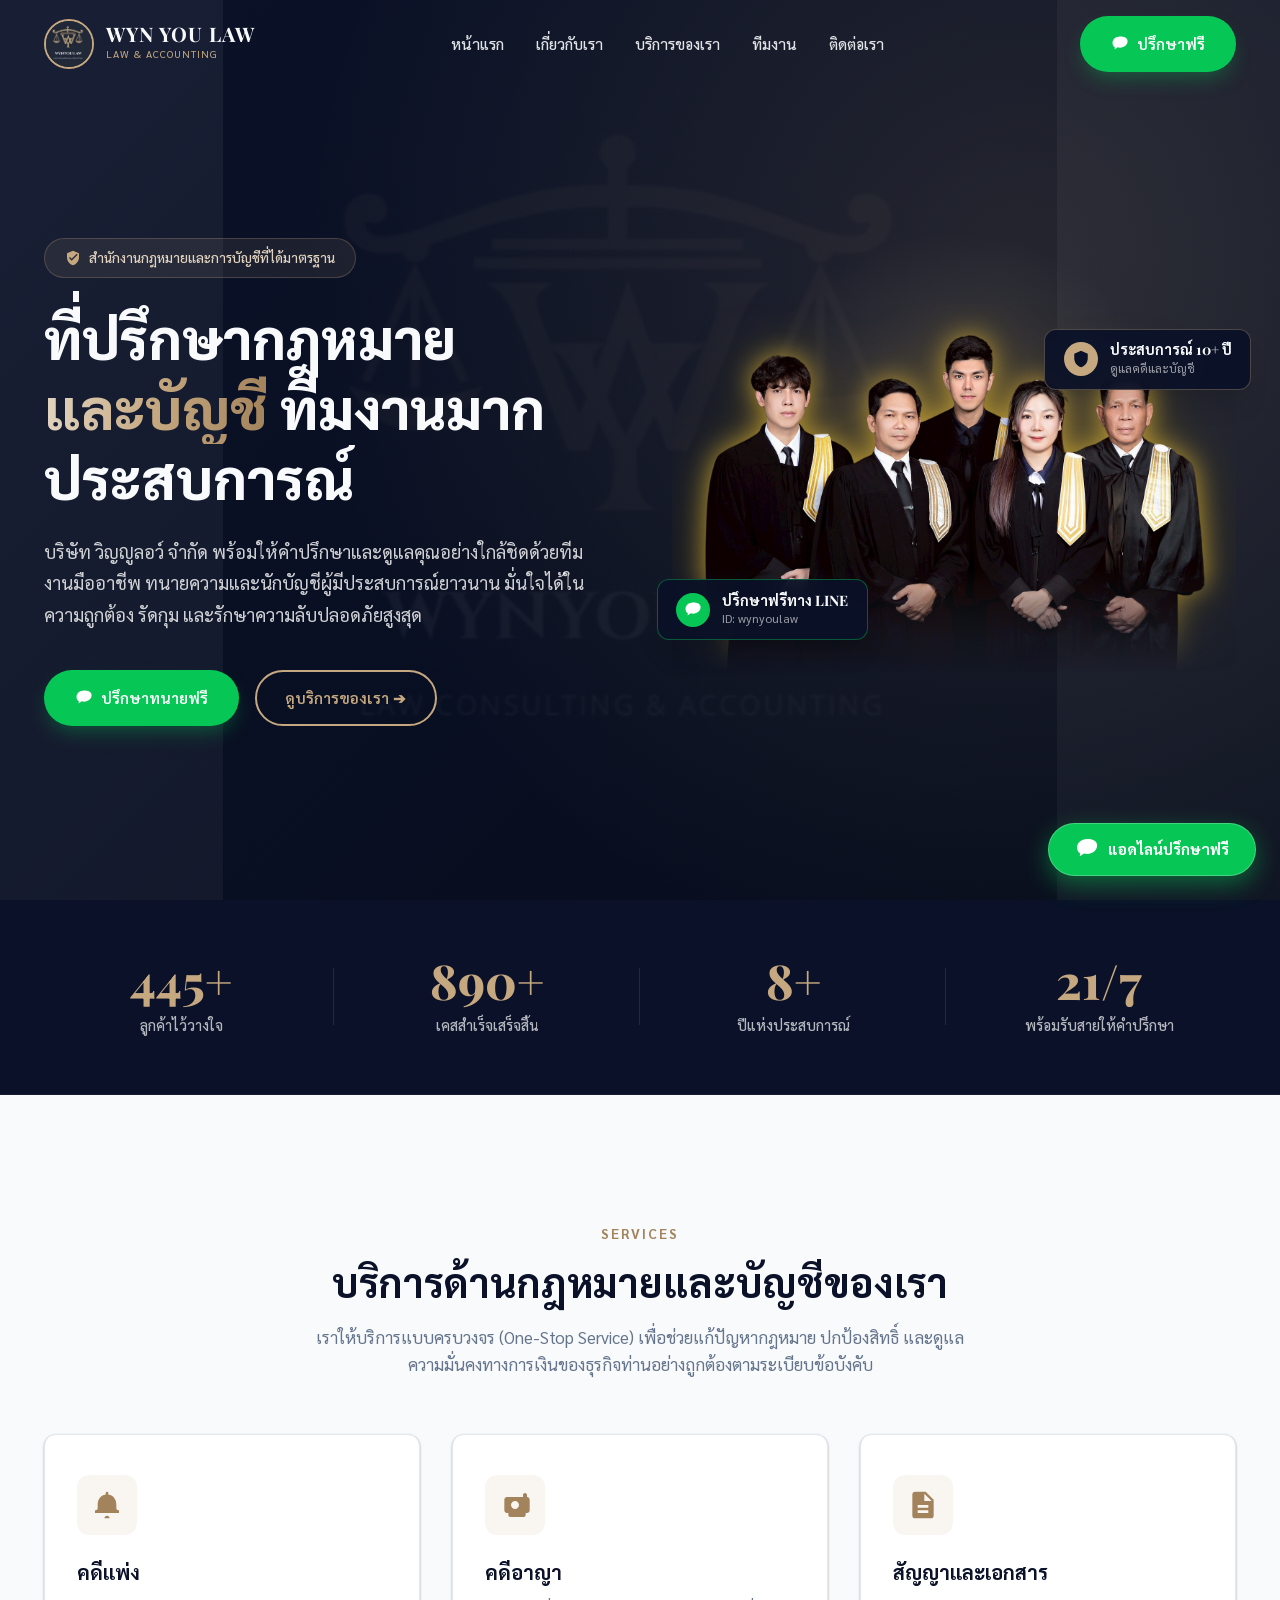
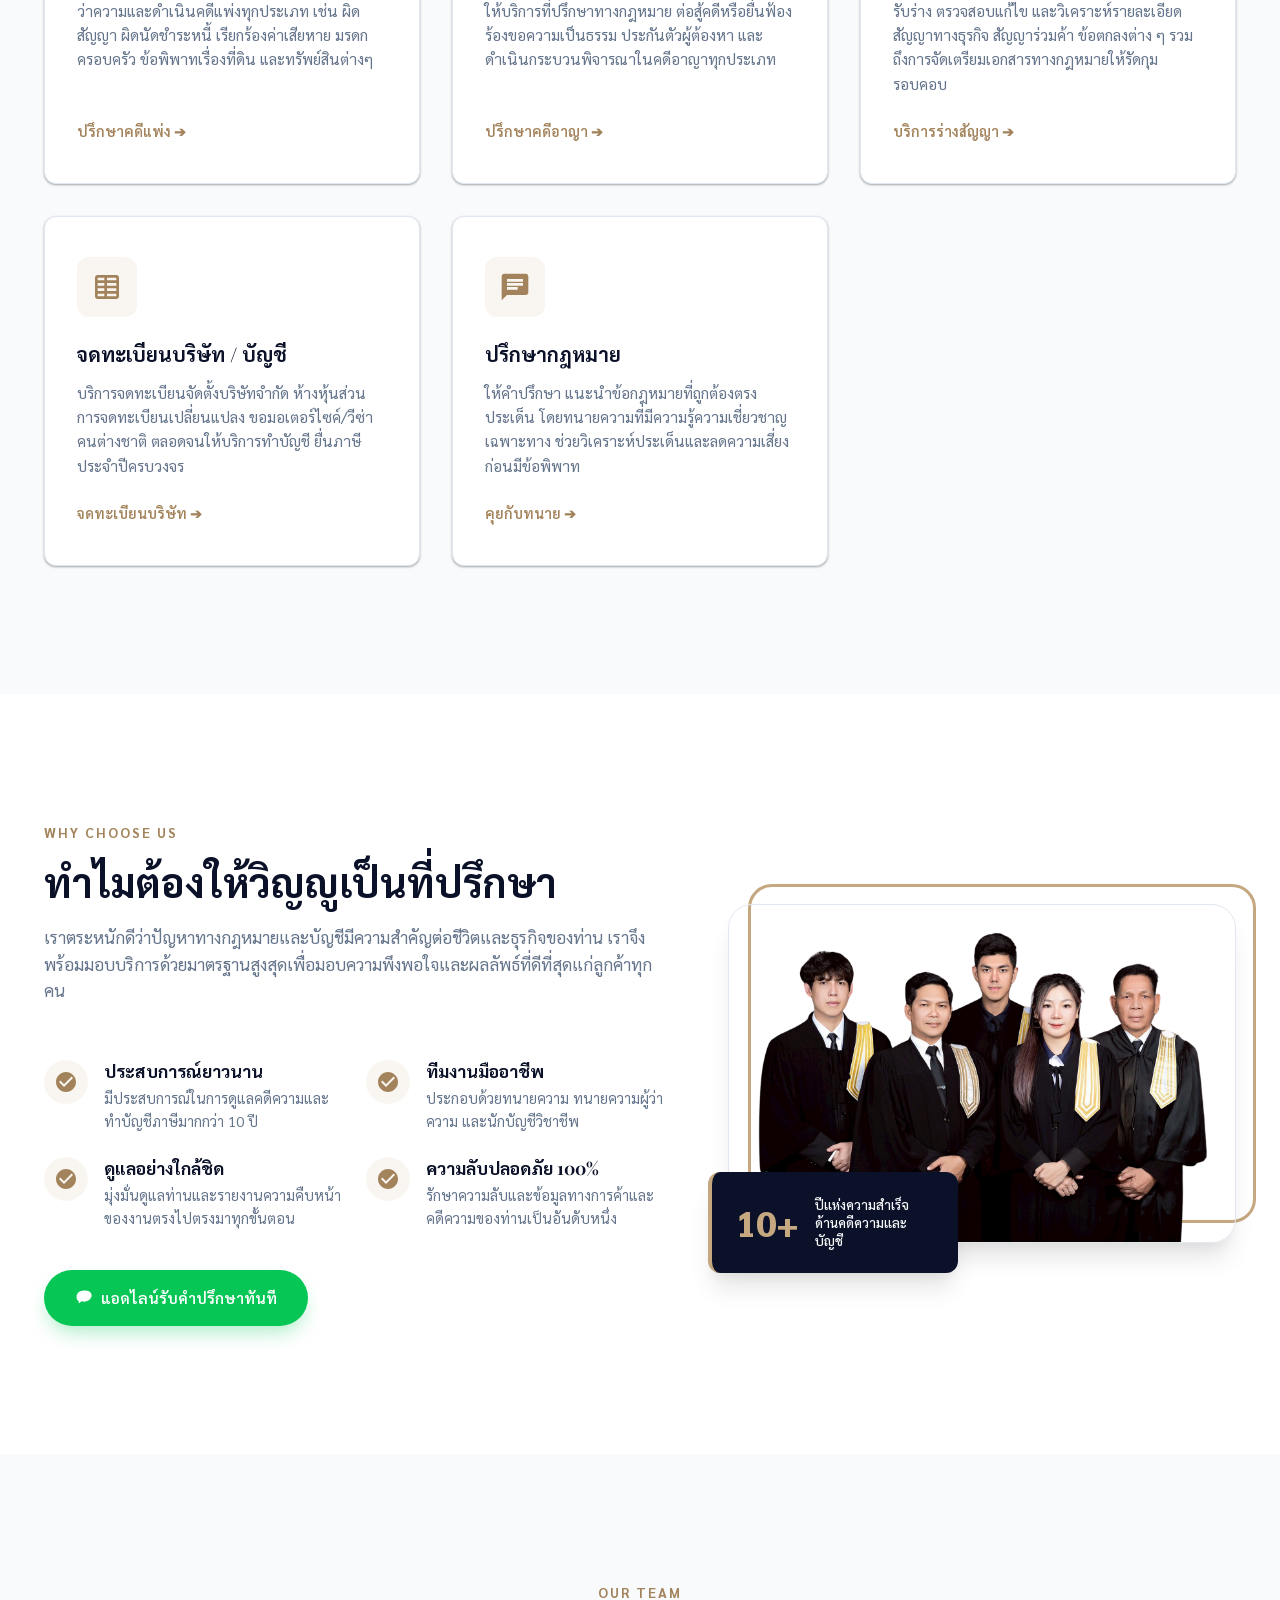
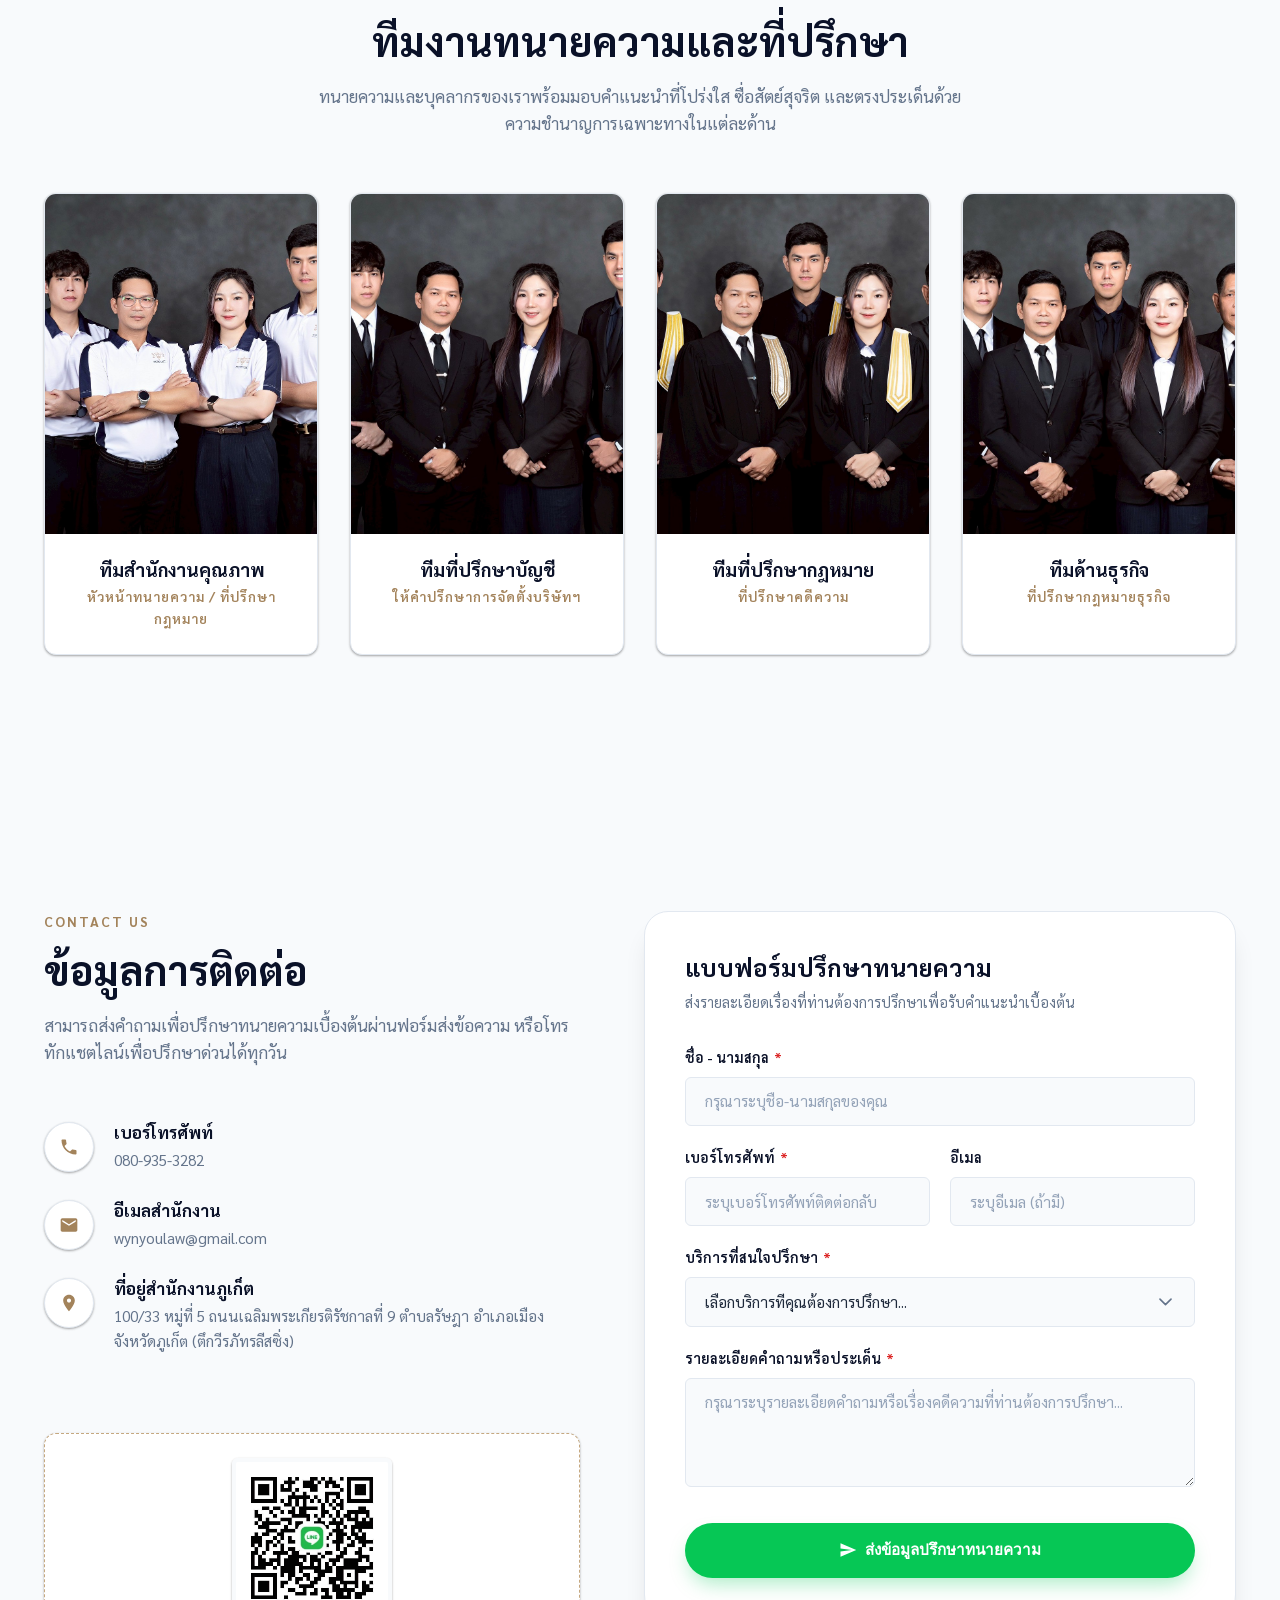
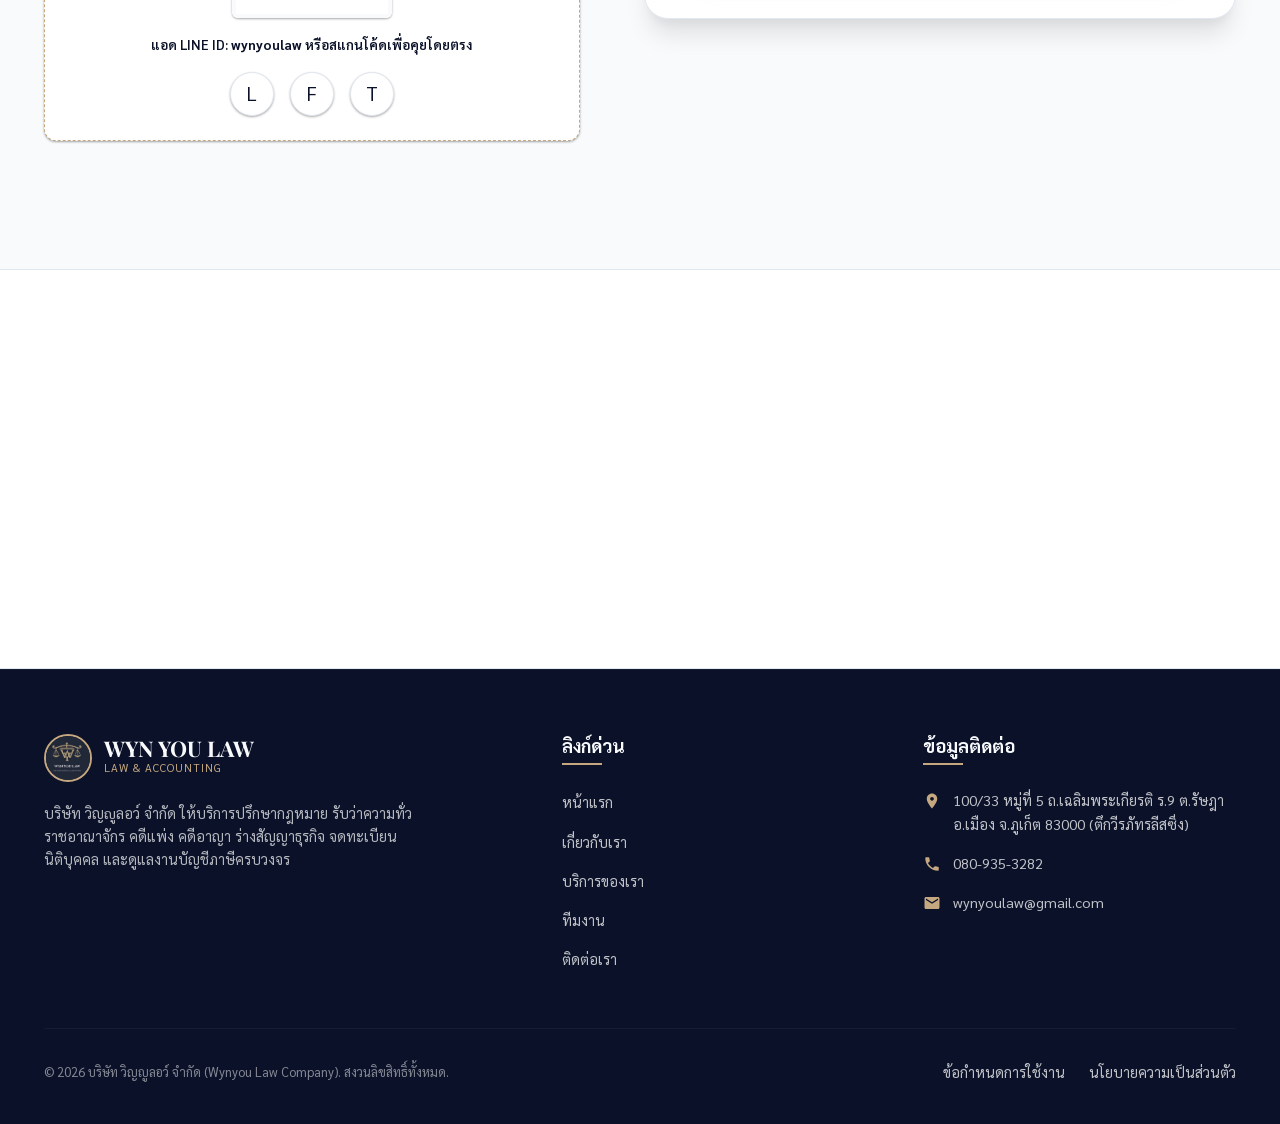
==== index.html @ 50b66efa "Optimize SEO: add sitemap, robots.txt, schema markup, and Twitter card meta tags" ====
<!DOCTYPE html>
<html lang="th">

<head>
  <meta charset="UTF-8">
  <meta name="viewport" content="width=device-width, initial-scale=1.0">
  <title>บริษัท วิญญูลอว์ จำกัด (WYN YOU LAW) | ที่ปรึกษากฎหมายและบัญชี ภูเก็ต</title>

  <!-- SEO Meta Tags -->
  <meta name="description"
    content="บริษัท วิญญูลอว์ จำกัด (WYN YOU LAW) สำนักงานกฎหมายและบัญชี จ.ภูเก็ต ให้บริการว่าความ คดีแพ่ง คดีอาญา ร่างและตรวจสอบสัญญา จดทะเบียนบริษัท วางระบบบัญชีภาษีครบวงจร โดยทีมงานทนายความและนักบัญชีมืออาชีพ ปรึกษาฟรี!">
  <meta name="keywords"
    content="วิญญูลอว์, ทนายความภูเก็ต, สำนักงานกฎหมายภูเก็ต, จดทะเบียนบริษัทภูเก็ต, ทำบัญชีภูเก็ต, คดีแพ่ง, คดีอาญา, ปรึกษากฎหมาย, Wynyou Law">
  <meta name="author" content="Wynyou Law Company">
  <meta name="google-site-verification" content="YKbY6W5oZ8wWSmc5QUbdsCfqd-1bBu9i7LST5V8gDTc">

  <!-- Open Graph / Facebook -->
  <meta property="og:type" content="website">
  <meta property="og:url" content="https://wynyou-law.com/">
  <meta property="og:title" content="บริษัท วิญญูลอว์ จำกัด (WYN YOU LAW) | ที่ปรึกษากฎหมายและบัญชี ภูเก็ต">
  <meta property="og:description"
    content="สำนักงานกฎหมายและบัญชี จ.ภูเก็ต ให้บริการว่าความ คดีแพ่ง คดีอาญา ร่างตรวจสอบสัญญา จดทะเบียนบริษัท ทำบัญชีภาษี ปรึกษาฟรี">
  <meta property="og:image" content="images/teams1.png">

  <!-- Twitter -->
  <meta property="twitter:card" content="summary_large_image">
  <meta property="twitter:url" content="https://wynyou-law.com/">
  <meta property="twitter:title" content="บริษัท วิญญูลอว์ จำกัด (WYN YOU LAW) | ที่ปรึกษากฎหมายและบัญชี ภูเก็ต">
  <meta property="twitter:description"
    content="สำนักงานกฎหมายและบัญชี จ.ภูเก็ต ให้บริการว่าความ คดีแพ่ง คดีอาญา ร่างตรวจสอบสัญญา จดทะเบียนบริษัท ทำบัญชีภาษี ปรึกษาฟรี">
  <meta property="twitter:image" content="images/teams1.png">

  <!-- JSON-LD Structured Data for Local Business SEO -->
  <script type="application/ld+json">
  {
    "@context": "https://schema.org",
    "@type": "LegalService",
    "name": "บริษัท วิญญูลอว์ จำกัด (WYN YOU LAW)",
    "alternateName": "Wynyou Law Company",
    "image": "https://wynyou-law.com/images/logo.jpg",
    "logo": "https://wynyou-law.com/images/logo.jpg",
    "url": "https://wynyou-law.com/",
    "telephone": "+66-80-935-3282",
    "email": "wynyoulaw@gmail.com",
    "priceRange": "$$",
    "address": {
      "@type": "PostalAddress",
      "streetAddress": "100/33 หมู่ที่ 5 ถนนเฉลิมพระเกียรติ ร.9 ตำบลรัษฎา อำเภอเมือง",
      "addressLocality": "ภูเก็ต",
      "postalCode": "83000",
      "addressCountry": "TH"
    },
    "geo": {
      "@type": "GeoCoordinates",
      "latitude": "7.9149021",
      "longitude": "98.3963442"
    },
    "openingHoursSpecification": {
      "@type": "OpeningHoursSpecification",
      "dayOfWeek": [
        "Monday",
        "Tuesday",
        "Wednesday",
        "Thursday",
        "Friday",
        "Saturday",
        "Sunday"
      ],
      "opens": "00:00",
      "closes": "23:59"
    },
    "sameAs": [
      "https://www.facebook.com/share/18h4N81bjC/",
      "https://www.tiktok.com/@wynyoulaw_"
    ]
  }
  </script>

  <!-- Favicon -->
  <link rel="icon" href="images/logo.jpg" type="image/jpeg">

  <!-- CSS Stylesheet -->
  <link rel="stylesheet" href="css/style.css">
</head>

<body>

  <!-- ==========================================
       HEADER & NAVIGATION
       ========================================== -->
  <header class="header" id="top-header">
    <div class="container">
      <nav class="header__nav" aria-label="Main Navigation">
        <a href="#top-header" class="header__logo" id="nav-logo-link">
          <img src="images/logo.jpg" alt="WYN YOU LAW Logo" class="header__logo-img">
          <div class="header__brand">
            <h2 class="header__brand-name">WYN YOU LAW</h2>
            <p class="header__brand-sub">Law & Accounting</p>
          </div>
        </a>

        <!-- Desktop Navigation Menu (Articles removed) -->
        <ul class="header__menu">
          <li><a href="#top-header" class="header__link header__link--active" id="link-home">หน้าแรก</a></li>
          <li><a href="#about" class="header__link" id="link-about">เกี่ยวกับเรา</a></li>
          <li><a href="#services" class="header__link" id="link-services">บริการของเรา</a></li>
          <li><a href="#team" class="header__link" id="link-team">ทีมงาน</a></li>
          <li><a href="#contact" class="header__link" id="link-contact">ติดต่อเรา</a></li>
        </ul>

        <!-- Desktop Call to Action Button -->
        <div class="header__cta">
          <a href="https://line.me/ti/p/6KD_pWmbr4" target="_blank" rel="noopener noreferrer" class="btn btn--line"
            id="btn-header-consult">
            <svg width="18" height="18" fill="currentColor" viewBox="0 0 24 24" xmlns="http://www.w3.org/2000/svg">
              <path
                d="M12 2C6.48 2 2 5.82 2 10.5c0 2.5 1.28 4.73 3.33 6.13-.15.53-.55 1.93-.63 2.23-.1.35.08.35.38.2.25-.13 2.8-1.85 3.92-2.6 1 .27 2.05.42 3.12.42 5.52 0 10-3.82 10-8.5S17.52 2 12 2z" />
            </svg>
            ปรึกษาฟรี
          </a>
        </div>

        <!-- Burger Toggle for Mobile -->
        <button class="header__burger" aria-label="Toggle Navigation Menu" aria-expanded="false"
          id="burger-menu-toggle">
          <span></span>
          <span></span>
          <span></span>
        </button>
      </nav>
    </div>
  </header>

  <!-- Mobile Sidebar Drawer (Articles removed) -->
  <div class="sidebar" id="mobile-sidebar">
    <ul class="sidebar__menu">
      <li><a href="#top-header" class="sidebar__link sidebar__link--active" id="mob-link-home">หน้าแรก</a></li>
      <li><a href="#about" class="sidebar__link" id="mob-link-about">เกี่ยวกับเรา</a></li>
      <li><a href="#services" class="sidebar__link" id="mob-link-services">บริการของเรา</a></li>
      <li><a href="#team" class="sidebar__link" id="mob-link-team">ทีมงาน</a></li>
      <li><a href="#contact" class="sidebar__link" id="mob-link-contact">ติดต่อเรา</a></li>
    </ul>
    <a href="https://line.me/ti/p/6KD_pWmbr4" target="_blank" rel="noopener noreferrer" class="btn btn--line btn--full"
      id="btn-sidebar-consult">
      <svg width="18" height="18" fill="currentColor" viewBox="0 0 24 24" xmlns="http://www.w3.org/2000/svg">
        <path
          d="M12 2C6.48 2 2 5.82 2 10.5c0 2.5 1.28 4.73 3.33 6.13-.15.53-.55 1.93-.63 2.23-.1.35.08.35.38.2.25-.13 2.8-1.85 3.92-2.6 1 .27 2.05.42 3.12.42 5.52 0 10-3.82 10-8.5S17.52 2 12 2z" />
      </svg>
      ปรึกษาฟรีผ่าน LINE
    </a>
  </div>

  <main>
    <!-- ==========================================
         HERO SECTION
         ========================================== -->
    <section class="hero" id="home">
      <div class="container">
        <div class="hero__grid">
          <div class="hero__content">
            <div class="hero__badge">
              <svg width="16" height="16" fill="currentColor" viewBox="0 0 24 24" xmlns="http://www.w3.org/2000/svg">
                <path
                  d="M12 1L3 5v6c0 5.55 3.84 10.74 9 12 5.16-1.26 9-6.45 9-12V5l-9-4zm-2 15l-4-4 1.41-1.41L10 13.17l7.59-7.59L19 7l-9 9z" />
              </svg>
              สำนักงานกฎหมายและการบัญชีที่ได้มาตรฐาน
            </div>
            <h1 class="hero__title">
              ที่ปรึกษากฎหมาย <br>
              <span>และบัญชี</span> ทีมงานมากประสบการณ์
            </h1>
            <p class="hero__desc">
              บริษัท วิญญูลอว์ จำกัด พร้อมให้คำปรึกษาและดูแลคุณอย่างใกล้ชิดด้วยทีมงานมืออาชีพ
              ทนายความและนักบัญชีผู้มีประสบการณ์ยาวนาน มั่นใจได้ในความถูกต้อง รัดกุม และรักษาความลับปลอดภัยสูงสุด
            </p>
            <div class="hero__actions">
              <a href="https://line.me/ti/p/6KD_pWmbr4" target="_blank" rel="noopener noreferrer" class="btn btn--line"
                id="cta-hero-consult">
                <svg width="18" height="18" fill="currentColor" viewBox="0 0 24 24" xmlns="http://www.w3.org/2000/svg">
                  <path
                    d="M12 2C6.48 2 2 5.82 2 10.5c0 2.5 1.28 4.73 3.33 6.13-.15.53-.55 1.93-.63 2.23-.1.35.08.35.38.2.25-.13 2.8-1.85 3.92-2.6 1 .27 2.05.42 3.12.42 5.52 0 10-3.82 10-8.5S17.52 2 12 2z" />
                </svg>
                ปรึกษาทนายฟรี
              </a>
              <a href="#services" class="btn btn--secondary" id="cta-hero-services">
                ดูบริการของเรา ➔
              </a>
            </div>
          </div>

          <!-- Hero Image Portrait Area (Group Cutout - Half Body) -->
          <div class="hero__image-container">
            <div class="hero__portrait-wrapper">
              <div class="hero__portrait-bg"></div>
              <img src="images/teams1.png" alt="ทีมงานทนายความ บริษัท วิญญูลอว์ จำกัด" class="hero__portrait-img">

              <!-- Floating LINE Badge -->
              <a href="https://line.me/ti/p/6KD_pWmbr4" target="_blank" rel="noopener noreferrer"
                class="hero__floating-badge hero__floating-badge--line">
                <div class="hero__floating-badge-icon">
                  <svg width="18" height="18" fill="currentColor" viewBox="0 0 24 24"
                    xmlns="http://www.w3.org/2000/svg">
                    <path
                      d="M12 2C6.48 2 2 5.82 2 10.5c0 2.5 1.28 4.73 3.33 6.13-.15.53-.55 1.93-.63 2.23-.1.35.08.35.38.2.25-.13 2.8-1.85 3.92-2.6 1 .27 2.05.42 3.12.42 5.52 0 10-3.82 10-8.5S17.52 2 12 2z" />
                  </svg>
                </div>
                <div class="hero__floating-badge-text">
                  <h4>ปรึกษาฟรีทาง LINE</h4>
                  <p>ID: wynyoulaw</p>
                </div>
              </a>

              <!-- Floating Experience Badge -->
              <div class="hero__floating-badge hero__floating-badge--experience">
                <div class="hero__floating-badge-icon-gold">
                  <svg width="18" height="18" fill="currentColor" viewBox="0 0 24 24"
                    xmlns="http://www.w3.org/2000/svg">
                    <path d="M12 1L3 5v6c0 5.55 3.84 10.74 9 12 5.16-1.26 9-6.45 9-12V5l-9-4z" />
                  </svg>
                </div>
                <div class="hero__floating-badge-text">
                  <h4>ประสบการณ์ 10+ ปี</h4>
                  <p>ดูแลคดีและบัญชี</p>
                </div>
              </div>
            </div>
          </div>
        </div>
      </div>
    </section>

    <!-- ==========================================
         TRUST INDICATORS SECTION
         ========================================== -->
    <section class="stats" aria-label="Trust Statistics">
      <div class="container">
        <div class="stats__grid">
          <div class="stats__item">
            <span class="stats__number" data-target="500" data-suffix="+">0</span>
            <span class="stats__label">ลูกค้าไว้วางใจ</span>
          </div>
          <div class="stats__item">
            <span class="stats__number" data-target="1000" data-suffix="+">0</span>
            <span class="stats__label">เคสสำเร็จเสร็จสิ้น</span>
          </div>
          <div class="stats__item">
            <span class="stats__number" data-target="10" data-suffix="+">0</span>
            <span class="stats__label">ปีแห่งประสบการณ์</span>
          </div>
          <div class="stats__item">
            <span class="stats__number" data-target="24" data-suffix="/7">0</span>
            <span class="stats__label">พร้อมรับสายให้คำปรึกษา</span>
          </div>
        </div>
      </div>
    </section>

    <!-- ==========================================
         SERVICES SECTION
         ========================================== -->
    <section class="services section" id="services">
      <div class="container">
        <div class="center-text">
          <span class="section-tag">SERVICES</span>
          <h2 class="section-title">บริการด้านกฎหมายและบัญชีของเรา</h2>
          <p class="section-desc">
            เราให้บริการแบบครบวงจร (One-Stop Service) เพื่อช่วยแก้ปัญหากฎหมาย ปกป้องสิทธิ์
            และดูแลความมั่นคงทางการเงินของธุรกิจท่านอย่างถูกต้องตามระเบียบข้อบังคับ
          </p>
        </div>

        <div class="services__grid reveal-grid">
          <!-- Service 1: Civil Law -->
          <article class="service-card" id="service-civil">
            <div class="service-card__icon">
              <svg width="32" height="32" fill="currentColor" viewBox="0 0 24 24" xmlns="http://www.w3.org/2000/svg">
                <path
                  d="M12 2c-.55 0-1 .45-1 1v1.17C7.45 4.67 5 7.78 5 11.5v3c0 .83-.67 1.5-1.5 1.5H3v2h18v-2h-.5c-.83 0-1.5-.67-1.5-1.5v-3c0-3.72-2.45-6.83-6-7.33V3c0-.55-.45-1-1-1zm0 18c-1.1 0-2 .9-2 2h4c0-1.1-.9-2-2-2z" />
              </svg>
            </div>
            <h3 class="service-card__title">คดีแพ่ง</h3>
            <p class="service-card__desc">
              ว่าความและดำเนินคดีแพ่งทุกประเภท เช่น ผิดสัญญา ผิดนัดชำระหนี้ เรียกร้องค่าเสียหาย มรดก ครอบครัว
              ข้อพิพาทเรื่องที่ดิน และทรัพย์สินต่างๆ
            </p>
            <a href="https://line.me/ti/p/6KD_pWmbr4" target="_blank" rel="noopener noreferrer"
              class="service-card__link" id="link-service-civil-consult">ปรึกษาคดีแพ่ง ➔</a>
          </article>

          <!-- Service 2: Criminal Law -->
          <article class="service-card" id="service-criminal">
            <div class="service-card__icon">
              <svg width="32" height="32" fill="currentColor" viewBox="0 0 24 24" xmlns="http://www.w3.org/2000/svg">
                <path
                  d="M19.5 3c-.83 0-1.5.67-1.5 1.5V6H6c-1.1 0-2 .9-2 2v8c0 1.1.9 2 2 2h1v1.5c0 .83.67 1.5 1.5 1.5h10c.83 0 1.5-.67 1.5-1.5V18h1c1.1 0 2-.9 2-2V8c0-1.1-.9-2-2-2V4.5c0-.83-.67-1.5-1.5-1.5zM12 15c-1.66 0-3-1.34-3-3s1.34-3 3-3 3 1.34 3 3-1.34 3-3 3z" />
              </svg>
            </div>
            <h3 class="service-card__title">คดีอาญา</h3>
            <p class="service-card__desc">
              ให้บริการที่ปรึกษาทางกฎหมาย ต่อสู้คดีหรือยื่นฟ้อง ร้องขอความเป็นธรรม ประกันตัวผู้ต้องหา
              และดำเนินกระบวนพิจารณาในคดีอาญาทุกประเภท
            </p>
            <a href="https://line.me/ti/p/6KD_pWmbr4" target="_blank" rel="noopener noreferrer"
              class="service-card__link" id="link-service-criminal-consult">ปรึกษาคดีอาญา ➔</a>
          </article>

          <!-- Service 3: Contracts & Documents -->
          <article class="service-card" id="service-contracts">
            <div class="service-card__icon">
              <svg width="32" height="32" fill="currentColor" viewBox="0 0 24 24" xmlns="http://www.w3.org/2000/svg">
                <path
                  d="M14 2H6c-1.1 0-1.99.9-1.99 2L4 20c0 1.1.89 2 1.99 2H18c1.1 0 2-.9 2-2V8l-6-6zm2 16H8v-2h8v2zm0-4H8v-2h8v2zm-3-5V3.5L18.5 9H13z" />
              </svg>
            </div>
            <h3 class="service-card__title">สัญญาและเอกสาร</h3>
            <p class="service-card__desc">
              รับร่าง ตรวจสอบแก้ไข และวิเคราะห์รายละเอียดสัญญาทางธุรกิจ สัญญาร่วมค้า ข้อตกลงต่าง ๆ
              รวมถึงการจัดเตรียมเอกสารทางกฎหมายให้รัดกุมรอบคอบ
            </p>
            <a href="https://line.me/ti/p/6KD_pWmbr4" target="_blank" rel="noopener noreferrer"
              class="service-card__link" id="link-service-contracts-consult">บริการร่างสัญญา ➔</a>
          </article>

          <!-- Service 4: Company Registration & Accounting -->
          <article class="service-card" id="service-business">
            <div class="service-card__icon">
              <svg width="32" height="32" fill="currentColor" viewBox="0 0 24 24" xmlns="http://www.w3.org/2000/svg">
                <path
                  d="M19 3H5c-1.1 0-2 .9-2 2v14c0 1.1.9 2 2 2h14c1.1 0 2-.9 2-2V5c0-1.1-.9-2-2-2zm-7 2h7v2h-7V5zm0 4h7v2h-7V9zm-2 10H5v-2h5v2zm0-4H5v-2h5v2zm0-4H5V9h5v2zm0-4H5V5h5v2zm9 12h-7v-2h7v2zm0-4h-7v-2h7v2z" />
              </svg>
            </div>
            <h3 class="service-card__title">จดทะเบียนบริษัท / บัญชี</h3>
            <p class="service-card__desc">
              บริการจดทะเบียนจัดตั้งบริษัทจำกัด ห้างหุ้นส่วน การจดทะเบียนเปลี่ยนแปลง ขอมอเตอร์ไซค์/วีซ่าคนต่างชาติ
              ตลอดจนให้บริการทำบัญชี ยื่นภาษีประจำปีครบวงจร
            </p>
            <a href="https://line.me/ti/p/6KD_pWmbr4" target="_blank" rel="noopener noreferrer"
              class="service-card__link" id="link-service-business-consult">จดทะเบียนบริษัท ➔</a>
          </article>

          <!-- Service 5: General Consultation -->
          <article class="service-card" id="service-consultation">
            <div class="service-card__icon">
              <svg width="32" height="32" fill="currentColor" viewBox="0 0 24 24" xmlns="http://www.w3.org/2000/svg">
                <path
                  d="M20 2H4c-1.1 0-1.99.9-1.99 2L2 22l4-4h14c1.1 0 2-.9 2-2V4c0-1.1-.9-2-2-2zM6 9h12v2H6V9zm8 5H6v-2h8v2zm4-6H6V6h12v2z" />
              </svg>
            </div>
            <h3 class="service-card__title">ปรึกษากฎหมาย</h3>
            <p class="service-card__desc">
              ให้คำปรึกษา แนะนำข้อกฎหมายที่ถูกต้องตรงประเด็น โดยทนายความที่มีความรู้ความเชี่ยวชาญเฉพาะทาง
              ช่วยวิเคราะห์ประเด็นและลดความเสี่ยงก่อนมีข้อพิพาท
            </p>
            <a href="https://line.me/ti/p/6KD_pWmbr4" target="_blank" rel="noopener noreferrer"
              class="service-card__link" id="link-service-consult-consult">คุยกับทนาย ➔</a>
          </article>
        </div>
      </div>
    </section>

    <!-- ==========================================
         WHY CHOOSE US SECTION
         ========================================== -->
    <section class="why-choose section" id="about">
      <div class="container">
        <div class="why-choose__grid">
          <div class="why-choose__content reveal">
            <span class="section-tag">WHY CHOOSE US</span>
            <h2 class="section-title">ทำไมต้องให้วิญญูเป็นที่ปรึกษา</h2>
            <p class="section-desc">
              เราตระหนักดีว่าปัญหาทางกฎหมายและบัญชีมีความสำคัญต่อชีวิตและธุรกิจของท่าน
              เราจึงพร้อมมอบบริการด้วยมาตรฐานสูงสุดเพื่อมอบความพึงพอใจและผลลัพธ์ที่ดีที่สุดแก่ลูกค้าทุกคน
            </p>

            <div class="why-choose__list">
              <div class="why-choose__item">
                <div class="why-choose__icon">
                  <svg width="24" height="24" fill="currentColor" viewBox="0 0 24 24"
                    xmlns="http://www.w3.org/2000/svg">
                    <path
                      d="M12 2C6.48 2 2 6.48 2 12s4.48 10 10 10 10-4.48 10-10S17.52 2 12 2zm-2 15l-5-5 1.41-1.41L10 14.17l7.59-7.59L19 8l-9 9z" />
                  </svg>
                </div>
                <div>
                  <h4 class="why-choose__item-title">ประสบการณ์ยาวนาน</h4>
                  <p class="why-choose__item-desc">มีประสบการณ์ในการดูแลคดีความและทำบัญชีภาษีมากกว่า 10 ปี</p>
                </div>
              </div>

              <div class="why-choose__item">
                <div class="why-choose__icon">
                  <svg width="24" height="24" fill="currentColor" viewBox="0 0 24 24"
                    xmlns="http://www.w3.org/2000/svg">
                    <path
                      d="M12 2C6.48 2 2 6.48 2 12s4.48 10 10 10 10-4.48 10-10S17.52 2 12 2zm-2 15l-5-5 1.41-1.41L10 14.17l7.59-7.59L19 8l-9 9z" />
                  </svg>
                </div>
                <div>
                  <h4 class="why-choose__item-title">ทีมงานมืออาชีพ</h4>
                  <p class="why-choose__item-desc">ประกอบด้วยทนายความ ทนายความผู้ว่าความ และนักบัญชีวิชาชีพ</p>
                </div>
              </div>

              <div class="why-choose__item">
                <div class="why-choose__icon">
                  <svg width="24" height="24" fill="currentColor" viewBox="0 0 24 24"
                    xmlns="http://www.w3.org/2000/svg">
                    <path
                      d="M12 2C6.48 2 2 6.48 2 12s4.48 10 10 10 10-4.48 10-10S17.52 2 12 2zm-2 15l-5-5 1.41-1.41L10 14.17l7.59-7.59L19 8l-9 9z" />
                  </svg>
                </div>
                <div>
                  <h4 class="why-choose__item-title">ดูแลอย่างใกล้ชิด</h4>
                  <p class="why-choose__item-desc">มุ่งมั่นดูแลท่านและรายงานความคืบหน้าของงานตรงไปตรงมาทุกขั้นตอน</p>
                </div>
              </div>

              <div class="why-choose__item">
                <div class="why-choose__icon">
                  <svg width="24" height="24" fill="currentColor" viewBox="0 0 24 24"
                    xmlns="http://www.w3.org/2000/svg">
                    <path
                      d="M12 2C6.48 2 2 6.48 2 12s4.48 10 10 10 10-4.48 10-10S17.52 2 12 2zm-2 15l-5-5 1.41-1.41L10 14.17l7.59-7.59L19 8l-9 9z" />
                  </svg>
                </div>
                <div>
                  <h4 class="why-choose__item-title">ความลับปลอดภัย 100%</h4>
                  <p class="why-choose__item-desc">รักษาความลับและข้อมูลทางการค้าและคดีความของท่านเป็นอันดับหนึ่ง</p>
                </div>
              </div>
            </div>

            <div style="margin-top: 2.5rem;">
              <a href="https://line.me/ti/p/6KD_pWmbr4" target="_blank" rel="noopener noreferrer" class="btn btn--line"
                id="btn-why-choose-line">
                <svg width="18" height="18" fill="currentColor" viewBox="0 0 24 24" xmlns="http://www.w3.org/2000/svg">
                  <path
                    d="M12 2C6.48 2 2 5.82 2 10.5c0 2.5 1.28 4.73 3.33 6.13-.15.53-.55 1.93-.63 2.23-.1.35.08.35.38.2.25-.13 2.8-1.85 3.92-2.6 1 .27 2.05.42 3.12.42 5.52 0 10-3.82 10-8.5S17.52 2 12 2z" />
                </svg>
                แอดไลน์รับคำปรึกษาทันที
              </a>
            </div>
          </div>

          <!-- Why Choose Us Image (Group Photo) -->
          <div class="why-choose__img-wrapper reveal">
            <img src="images/teams1.png" alt="คณะทำงานทนายความ บริษัท วิญญูลอว์ จำกัด" class="why-choose__img">
            <div class="why-choose__img-frame"></div>
            <div class="why-choose__floating-box">
              <span class="why-choose__floating-number">10+</span>
              <span class="why-choose__floating-text">ปีแห่งความสำเร็จ<br>ด้านคดีความและบัญชี</span>
            </div>
          </div>
        </div>
      </div>
    </section>

    <!-- ==========================================
         TEAM SECTION (Filtered to 4 Main Members)
         ========================================== -->
    <section class="team section" id="team">
      <div class="container">
        <div class="center-text">
          <span class="section-tag">OUR TEAM</span>
          <h2 class="section-title">ทีมงานทนายความและที่ปรึกษา</h2>
          <p class="section-desc">
            ทนายความและบุคลากรของเราพร้อมมอบคำแนะนำที่โปร่งใส ซื่อสัตย์สุจริต
            และตรงประเด็นด้วยความชำนาญการเฉพาะทางในแต่ละด้าน
          </p>
        </div>

        <div class="team__grid team__grid--4 reveal-grid">
          <!-- Member 1: Sarawut -->
          <article class="team-card" id="team-member-1">
            <div class="team-card__img-container">
              <img src="images/teams01.jpg" alt="ทนายศราวุฒิ" class="team-card__img">
              <div class="team-card__overlay">
                <div class="team-card__socials">
                  <a href="https://line.me/ti/p/6KD_pWmbr4" target="_blank" class="team-card__social-link"
                    aria-label="Line ทนายศราวุฒิ">L</a>
                  <a href="tel:080-935-3282" class="team-card__social-link" aria-label="เบอร์โทร ทนายศราวุฒิ">P</a>
                </div>
              </div>
            </div>
            <div class="team-card__info">
              <h3 class="team-card__name">ทีมสำนักงานคุณภาพ</h3>
              <p class="team-card__role">หัวหน้าทนายความ / ที่ปรึกษากฎหมาย</p>
            </div>
          </article>

          <!-- Member 2: Kamonwan -->
          <article class="team-card" id="team-member-2">
            <div class="team-card__img-container">
              <img src="images/teams02.jpg" alt="ทนายกมลวรรณ" class="team-card__img">
              <div class="team-card__overlay">
                <div class="team-card__socials">
                  <a href="https://line.me/ti/p/6KD_pWmbr4" target="_blank" class="team-card__social-link"
                    aria-label="Line ทนายกมลวรรณ">L</a>
                </div>
              </div>
            </div>
            <div class="team-card__info">
              <h3 class="team-card__name">ทีมที่ปรึกษาบัญชี</h3>
              <p class="team-card__role">ให้คำปรึกษาการจัดตั้งบริษัทฯ</p>
            </div>
          </article>

          <!-- Member 3: Panupong -->
          <article class="team-card" id="team-member-3">
            <div class="team-card__img-container">
              <img src="images/teams03.jpg" alt="ทนายภาณุพงศ์" class="team-card__img">
              <div class="team-card__overlay">
                <div class="team-card__socials">
                  <a href="https://line.me/ti/p/6KD_pWmbr4" target="_blank" class="team-card__social-link"
                    aria-label="Line ทนายภาณุพงศ์">L</a>
                </div>
              </div>
            </div>
            <div class="team-card__info">
              <h3 class="team-card__name">ทีมที่ปรึกษากฎหมาย</h3>
              <p class="team-card__role">ที่ปรึกษาคดีความ</p>
            </div>
          </article>

          <!-- Member 4: Jiraporn -->
          <article class="team-card" id="team-member-4">
            <div class="team-card__img-container">
              <img src="images/teams04.jpg" alt="ทนายจิราภรณ์" class="team-card__img">
              <div class="team-card__overlay">
                <div class="team-card__socials">
                  <a href="https://line.me/ti/p/6KD_pWmbr4" target="_blank" class="team-card__social-link"
                    aria-label="Line ทนายจิราภรณ์">L</a>
                </div>
              </div>
            </div>
            <div class="team-card__info">
              <h3 class="team-card__name">ทีมด้านธุรกิจ</h3>
              <p class="team-card__role">ที่ปรึกษากฎหมายธุรกิจ</p>
            </div>
          </article>
        </div>
      </div>
    </section>

    <!-- ==========================================
         CONTACT & INQUIRY FORM SECTION (Redesigned)
         ========================================== -->
    <section class="contact section" id="contact">
      <div class="container">
        <div class="contact__grid">
          <!-- Left Column: Details & QR -->
          <div class="contact__info-wrapper reveal">
            <div>
              <div class="contact__header">
                <span class="section-tag">CONTACT US</span>
                <h2 class="section-title">ข้อมูลการติดต่อ</h2>
                <p class="section-desc">
                  สามารถส่งคำถามเพื่อปรึกษาทนายความเบื้องต้นผ่านฟอร์มส่งข้อความ
                  หรือโทรทักแชตไลน์เพื่อปรึกษาด่วนได้ทุกวัน
                </p>
              </div>

              <div class="contact__list">
                <!-- Phone -->
                <div class="contact-item">
                  <div class="contact-item__icon">
                    <svg width="20" height="20" fill="currentColor" viewBox="0 0 24 24"
                      xmlns="http://www.w3.org/2000/svg">
                      <path
                        d="M6.62 10.79c1.44 2.83 3.76 5.14 6.59 6.59l2.2-2.2c.27-.27.67-.36 1.02-.24 1.12.37 2.33.57 3.57.57.55 0 1 .45 1 1V20c0 .55-.45 1-1 1-9.39 0-17-7.61-17-17 0-.55.45-1 1-1h3.5c.55 0 1 .45 1 1 0 1.25.2 2.45.57 3.57.11.35.03.74-.25 1.02l-2.2 2.2z" />
                    </svg>
                  </div>
                  <div>
                    <h4 class="contact-item__title">เบอร์โทรศัพท์</h4>
                    <p class="contact-item__value"><a href="tel:080-935-3282">080-935-3282</a></p>
                  </div>
                </div>

                <!-- Email -->
                <div class="contact-item">
                  <div class="contact-item__icon">
                    <svg width="20" height="20" fill="currentColor" viewBox="0 0 24 24"
                      xmlns="http://www.w3.org/2000/svg">
                      <path
                        d="M20 4H4c-1.1 0-1.99.9-1.99 2L2 18c0 1.1.9 2 2 2h16c1.1 0 2-.9 2-2V6c0-1.1-.9-2-2-2zm0 4l-8 5-8-5V6l8 5 8-5v2z" />
                    </svg>
                  </div>
                  <div>
                    <h4 class="contact-item__title">อีเมลสำนักงาน</h4>
                    <p class="contact-item__value"><a href="mailto:wynyoulaw@gmail.com">wynyoulaw@gmail.com</a></p>
                  </div>
                </div>

                <!-- Address -->
                <div class="contact-item">
                  <div class="contact-item__icon">
                    <svg width="20" height="20" fill="currentColor" viewBox="0 0 24 24"
                      xmlns="http://www.w3.org/2000/svg">
                      <path
                        d="M12 2C8.13 2 5 5.13 5 9c0 5.25 7 13 7 13s7-7.75 7-13c0-3.87-3.13-7-7-7zm0 9.5c-1.38 0-2.5-1.12-2.5-2.5s1.12-2.5 2.5-2.5 2.5 1.12 2.5 2.5-1.12 2.5-2.5 2.5z" />
                    </svg>
                  </div>
                  <div>
                    <h4 class="contact-item__title">ที่อยู่สำนักงานภูเก็ต</h4>
                    <p class="contact-item__value">
                      100/33 หมู่ที่ 5 ถนนเฉลิมพระเกียรติรัชกาลที่ 9 ตำบลรัษฎา อำเภอเมือง จังหวัดภูเก็ต
                      (ตึกวีรภัทรลีสซิ่ง)
                    </p>
                  </div>
                </div>
              </div>
            </div>

            <!-- LINE QR details -->
            <div class="contact__qr-wrapper">
              <img src="images/QR-Code-Line.jpg" alt="LINE QR Code ID wynyoulaw" class="contact__qr-img">
              <p class="contact__qr-text">แอด LINE ID: <strong>wynyoulaw</strong> หรือสแกนโค้ดเพื่อคุยโดยตรง</p>
              <div class="contact__socials" style="margin-top: 1rem;">
                <a href="https://line.me/ti/p/6KD_pWmbr4" target="_blank" rel="noopener noreferrer"
                  class="contact__social-link contact__social-link--line" aria-label="Line" id="link-contact-line">L</a>
                <a href="https://www.facebook.com/share/18h4N81bjC/" target="_blank" rel="noopener noreferrer"
                  class="contact__social-link contact__social-link--facebook" aria-label="Facebook"
                  id="link-contact-facebook">F</a>
                <a href="https://www.tiktok.com/@wynyoulaw_?_r=1&_t=ZS-96u2PxzGVcd" target="_blank"
                  rel="noopener noreferrer" class="contact__social-link contact__social-link--tiktok"
                  aria-label="TikTok" id="link-contact-tiktok">T</a>
              </div>
            </div>
          </div>

          <!-- Right Column: Interactive HTML Form -->
          <div class="contact__card reveal">
            <h3 class="contact__form-title">แบบฟอร์มปรึกษาทนายความ</h3>
            <p class="contact__form-desc">ส่งรายละเอียดเรื่องที่ท่านต้องการปรึกษาเพื่อรับคำแนะนำเบื้องต้น</p>

            <form id="law-consult-form" action="#" method="POST" class="contact__form">
              <div class="form-group">
                <label for="contact-name" class="form-label">ชื่อ - นามสกุล <span class="required">*</span></label>
                <input type="text" id="contact-name" name="name" class="form-control"
                  placeholder="กรุณาระบุชื่อ-นามสกุลของคุณ" required>
              </div>

              <div class="form-row">
                <div class="form-group">
                  <label for="contact-phone" class="form-label">เบอร์โทรศัพท์ <span class="required">*</span></label>
                  <input type="tel" id="contact-phone" name="phone" class="form-control"
                    placeholder="ระบุเบอร์โทรศัพท์ติดต่อกลับ" required>
                </div>
                <div class="form-group">
                  <label for="contact-email" class="form-label">อีเมล</label>
                  <input type="email" id="contact-email" name="email" class="form-control"
                    placeholder="ระบุอีเมล (ถ้ามี)">
                </div>
              </div>

              <div class="form-group">
                <label for="contact-service" class="form-label">บริการที่สนใจปรึกษา <span
                    class="required">*</span></label>
                <select id="contact-service" name="service" class="form-control" required>
                  <option value="" disabled selected>เลือกบริการที่คุณต้องการปรึกษา...</option>
                  <option value="คดีแพ่ง">คดีแพ่ง (หนี้สิน, มรดก, ที่ดิน, ผิดสัญญา)</option>
                  <option value="คดีอาญา">คดีอาญา (ประกันตัว, ยื่นฟ้อง, ต่อสู้คดี)</option>
                  <option value="สัญญาและเอกสาร">ร่าง / ตรวจสอบสัญญาและเอกสารทางกฎหมาย</option>
                  <option value="จดทะเบียนบริษัท / บัญชี">จดทะเบียนบริษัท / ที่ปรึกษาบัญชีและภาษี</option>
                  <option value="ปรึกษากฎหมายทั่วไป">ปรึกษากฎหมายทั่วไป / อื่นๆ</option>
                </select>
              </div>

              <div class="form-group">
                <label for="contact-message" class="form-label">รายละเอียดคำถามหรือประเด็น <span
                    class="required">*</span></label>
                <textarea id="contact-message" name="message" class="form-control" rows="4"
                  placeholder="กรุณาระบุรายละเอียดคำถามหรือเรื่องคดีความที่ท่านต้องการปรึกษา..." required></textarea>
              </div>

              <button type="submit" class="btn btn--line btn--full" id="btn-submit-form" style="margin-top: 1rem;">
                <svg width="18" height="18" fill="currentColor" viewBox="0 0 24 24" xmlns="http://www.w3.org/2000/svg">
                  <path d="M2.01 21L23 12 2.01 3 2 10l15 2-15 2z" />
                </svg>
                ส่งข้อมูลปรึกษาทนายความ
              </button>
            </form>
          </div>
        </div>
      </div>
    </section>

    <!-- ==========================================
         GOOGLE MAPS SECTION (Full Width)
         ========================================== -->
    <section class="maps-section" aria-label="Office Location Map">
      <div class="maps-section__wrapper">
        <iframe
          src="https://www.google.com/maps/embed?pb=!1m18!1m12!1m3!1d3951.8153075215895!2d98.39634421113045!3d7.914902106297316!2m3!1f0!2f0!3f0!3m2!1i1024!2i768!4f13.1!3m3!1m2!1s0x305031bdf7f48e35%3A0xe543fb548c48a739!2zMTAwLzMzIE3DuiA1IENoYWxlcm1waHJha2llYXQgUmF0Y2hha2FuIFNvbmFra2hpbGEgOSwgUmFzYWRhLCBNdWVhbmcgUGh1a2V0LCBQaHVrZXQgODMwMDA!5e0!3m2!1sen!2sth!4v1700000000000!5m2!1sen!2sth"
          class="maps-section__iframe" allowfullscreen="" loading="lazy" referrerpolicy="no-referrer-when-downgrade"
          title="Wynyou Law Google Maps Office Location" id="iframe-google-maps">
        </iframe>
      </div>
    </section>
  </main>

  <!-- ==========================================
       FOOTER SECTION
       ========================================== -->
  <footer class="footer">
    <div class="container">
      <div class="footer__grid">
        <!-- Logo and details -->
        <div>
          <a href="#top-header" class="footer__about-logo" id="footer-logo-link">
            <img src="images/logo.jpg" alt="WYN YOU LAW Logo" class="footer__about-logo-img">
            <div class="footer__brand">
              <h2 class="footer__about-brand-name">WYN YOU LAW</h2>
              <p class="footer__about-brand-sub">Law & Accounting</p>
            </div>
          </a>
          <p class="footer__about-desc">
            บริษัท วิญญูลอว์ จำกัด ให้บริการปรึกษากฎหมาย รับว่าความทั่วราชอาณาจักร คดีแพ่ง คดีอาญา ร่างสัญญาธุรกิจ
            จดทะเบียนนิติบุคคล และดูแลงานบัญชีภาษีครบวงจร
          </p>
        </div>

        <!-- Quick Links (Articles link removed) -->
        <div>
          <h3 class="footer__title">ลิงก์ด่วน</h3>
          <ul class="footer__links">
            <li><a href="#top-header" class="footer__link" id="footer-link-home">หน้าแรก</a></li>
            <li><a href="#about" class="footer__link" id="footer-link-about">เกี่ยวกับเรา</a></li>
            <li><a href="#services" class="footer__link" id="footer-link-services">บริการของเรา</a></li>
            <li><a href="#team" class="footer__link" id="footer-link-team">ทีมงาน</a></li>
            <li><a href="#contact" class="footer__link" id="footer-link-contact">ติดต่อเรา</a></li>
          </ul>
        </div>

        <!-- Contact details -->
        <div>
          <h3 class="footer__title">ข้อมูลติดต่อ</h3>
          <div class="footer__contact-info">
            <div class="footer__contact-item">
              <svg width="18" height="18" fill="currentColor" viewBox="0 0 24 24">
                <path
                  d="M12 2C8.13 2 5 5.13 5 9c0 5.25 7 13 7 13s7-7.75 7-13c0-3.87-3.13-7-7-7zm0 9.5c-1.38 0-2.5-1.12-2.5-2.5s1.12-2.5 2.5-2.5 2.5 1.12 2.5 2.5-1.12 2.5-2.5 2.5z" />
              </svg>
              <span>100/33 หมู่ที่ 5 ถ.เฉลิมพระเกียรติ ร.9 ต.รัษฎา อ.เมือง จ.ภูเก็ต 83000 (ตึกวีรภัทรลีสซิ่ง)</span>
            </div>
            <div class="footer__contact-item">
              <svg width="18" height="18" fill="currentColor" viewBox="0 0 24 24">
                <path
                  d="M6.62 10.79c1.44 2.83 3.76 5.14 6.59 6.59l2.2-2.2c.27-.27.67-.36 1.02-.24 1.12.37 2.33.57 3.57.57.55 0 1 .45 1 1V20c0 .55-.45 1-1 1-9.39 0-17-7.61-17-17 0-.55.45-1 1-1h3.5c.55 0 1 .45 1 1 0 1.25.2 2.45.57 3.57.11.35.03.74-.25 1.02l-2.2 2.2z" />
              </svg>
              <span><a href="tel:080-935-3282">080-935-3282</a></span>
            </div>
            <div class="footer__contact-item">
              <svg width="18" height="18" fill="currentColor" viewBox="0 0 24 24">
                <path
                  d="M20 4H4c-1.1 0-1.99.9-1.99 2L2 18c0 1.1.9 2 2 2h16c1.1 0 2-.9 2-2V6c0-1.1-.9-2-2-2zm0 4l-8 5-8-5V6l8 5 8-5v2z" />
              </svg>
              <span><a href="mailto:wynyoulaw@gmail.com">wynyoulaw@gmail.com</a></span>
            </div>
          </div>
        </div>
      </div>

      <!-- Bottom bar -->
      <div class="footer__bottom">
        <p>&copy; 2026 บริษัท วิญญูลอว์ จำกัด (Wynyou Law Company). สงวนลิขสิทธิ์ทั้งหมด.</p>
        <div class="footer__bottom-links">
          <a href="#about" class="footer__link">ข้อกำหนดการใช้งาน</a>
          <a href="privacy-policy.html" class="footer__link">นโยบายความเป็นส่วนตัว</a>
        </div>
      </div>
    </div>
  </footer>

  <!-- Floating LINE Button for Mobile Devices -->
  <a href="https://line.me/ti/p/6KD_pWmbr4" target="_blank" rel="noopener noreferrer" class="floating-line-btn"
    id="floating-line-action" aria-label="ติดต่อเราทาง LINE">
    <svg width="24" height="24" fill="currentColor" viewBox="0 0 24 24" xmlns="http://www.w3.org/2000/svg">
      <path
        d="M12 2C6.48 2 2 5.82 2 10.5c0 2.5 1.28 4.73 3.33 6.13-.15.53-.55 1.93-.63 2.23-.1.35.08.35.38.2.25-.13 2.8-1.85 3.92-2.6 1 .27 2.05.42 3.12.42 5.52 0 10-3.82 10-8.5S17.52 2 12 2z" />
    </svg>
    <span>แอดไลน์ปรึกษาฟรี</span>
  </a>

  <!-- ==========================================
       MODAL POPUP SUCCESS NOTIFICATION
       ========================================== -->
  <div class="modal" id="success-modal" role="dialog" aria-modal="true" aria-labelledby="modal-title">
    <div class="modal__card">
      <div class="modal__icon">
        <svg width="36" height="36" fill="none" stroke="currentColor" stroke-width="2.5" viewBox="0 0 24 24"
          xmlns="http://www.w3.org/2000/svg">
          <path stroke-linecap="round" stroke-linejoin="round" d="M4.5 12.75l6 6 9-13.5"></path>
        </svg>
      </div>
      <h3 class="modal__title" id="modal-title">ส่งข้อมูลสำเร็จ</h3>
      <p class="modal__desc">ทางสำนักงานกฎหมายได้รับเรื่องปรึกษาของท่านแล้ว
        ทนายความผู้ดูแลจะทำการวิเคราะห์คดีความและติดต่อกลับหาท่านโดยเร็วที่สุดครับ</p>
      <button class="btn btn--primary" id="btn-close-modal" style="min-width: 120px;">ตกลง</button>
    </div>
  </div>

  <!-- Scripts -->
  <script src="js/script.js"></script>
</body>

</html>
---- css/style.css ----
@import url('https://fonts.googleapis.com/css2?family=Playfair+Display:ital,wght@0,400..900;1,400..900&family=Sarabun:ital,wght@0,100;0,200;0,300;0,400;0,500;0,600;0,700;0,800;1,100;1,200;1,300;1,400;1,500;1,600;1,700;1,800&display=swap');

/* ==========================================
   CSS VARIABLES & DESIGN SYSTEM
   ========================================== */
:root {
  /* Colors */
  --primary: #0A1128;
  --primary-light: #1C2541;
  --primary-rgb: 10, 17, 40;
  --primary-light-rgb: 28, 37, 65;
  --accent: #C5A880;
  --accent-light: #E2D4C0;
  --accent-dark: #A3835B;
  --gold-metallic: #D4AF37;
  
  --bg-light: #F8FAFC;
  --bg-white: #FFFFFF;
  --bg-dark: #050B1A;
  
  --text-dark: #1E293B;
  --text-light: #F8FAFC;
  --text-muted: #64748B;
  --text-gold: #C5A880;
  
  --border-color: #E2E8F0;
  --border-gold-rgba: rgba(197, 168, 128, 0.25);
  
  /* Typography */
  --font-primary: 'Sarabun', sans-serif;
  --font-heading: 'Playfair Display', 'Sarabun', sans-serif;
  
  /* Spacing */
  --spacing-xs: 0.5rem;
  --spacing-sm: 1rem;
  --spacing-md: 2rem;
  --spacing-lg: 4rem;
  --spacing-xl: 8rem;
  
  /* Shadow & Transition */
  --shadow-sm: 0 1px 3px rgba(0,0,0,0.12), 0 1px 2px rgba(0,0,0,0.24);
  --shadow-md: 0 4px 6px -1px rgba(0,0,0,0.1), 0 2px 4px -1px rgba(0,0,0,0.06);
  --shadow-lg: 0 20px 25px -5px rgba(0,0,0,0.1), 0 10px 10px -5px rgba(0,0,0,0.04);
  --shadow-gold: 0 10px 30px -10px rgba(197, 168, 128, 0.3);
  
  --transition-smooth: all 0.4s cubic-bezier(0.16, 1, 0.3, 1);
  --transition-fast: all 0.2s ease;
  
  /* Border Radius */
  --radius-sm: 6px;
  --radius-md: 12px;
  --radius-lg: 24px;
}

/* ==========================================
   RESET & BASE STYLES
   ========================================== */
*, *::before, *::after {
  box-sizing: border-box;
  margin: 0;
  padding: 0;
}

html {
  scroll-behavior: smooth;
  font-size: 16px;
}

body {
  font-family: var(--font-primary);
  background-color: var(--bg-white);
  color: var(--text-dark);
  line-height: 1.6;
  overflow-x: hidden;
}

h1, h2, h3, h4, h5, h6 {
  font-family: var(--font-heading);
  font-weight: 700;
  line-height: 1.3;
}

a {
  text-decoration: none;
  color: inherit;
  transition: var(--transition-fast);
}

img {
  max-width: 100%;
  height: auto;
  display: block;
}

ul {
  list-style: none;
}

/* Scrollbar Style */
::-webkit-scrollbar {
  width: 10px;
}
::-webkit-scrollbar-track {
  background: var(--bg-light);
}
::-webkit-scrollbar-thumb {
  background: var(--accent-light);
  border-radius: var(--radius-sm);
  border: 2px solid var(--bg-light);
}
::-webkit-scrollbar-thumb:hover {
  background: var(--accent);
}

/* ==========================================
   REUSABLE COMPONENTS
   ========================================== */
.container {
  width: 100%;
  max-width: 1240px;
  margin: 0 auto;
  padding: 0 1.5rem;
}

.btn {
  display: inline-flex;
  align-items: center;
  justify-content: center;
  padding: 0.85rem 1.8rem;
  font-size: 0.95rem;
  font-weight: 600;
  border-radius: 50px;
  cursor: pointer;
  transition: var(--transition-smooth);
  border: 2px solid transparent;
  gap: 0.5rem;
}

.btn--primary {
  background: linear-gradient(135deg, var(--accent), var(--accent-dark));
  color: var(--primary);
  box-shadow: var(--shadow-gold);
}

.btn--primary:hover {
  transform: translateY(-3px);
  box-shadow: 0 15px 30px -10px rgba(197, 168, 128, 0.5);
  background: linear-gradient(135deg, var(--accent-light), var(--accent));
}

.btn--line {
  background-color: #06C755;
  color: #FFFFFF;
  box-shadow: 0 10px 20px -5px rgba(6, 199, 85, 0.35);
}

.btn--line:hover {
  transform: translateY(-3px);
  box-shadow: 0 15px 30px -5px rgba(6, 199, 85, 0.5);
  background-color: #05B04B;
}

.btn--secondary {
  background: transparent;
  border-color: var(--accent);
  color: var(--accent);
}

.btn--secondary:hover {
  background: rgba(197, 168, 128, 0.1);
  transform: translateY(-3px);
}

.btn--light {
  background: var(--bg-white);
  color: var(--primary);
  box-shadow: var(--shadow-md);
}

.btn--light:hover {
  background: var(--accent-light);
  color: var(--primary);
  transform: translateY(-3px);
}

.btn--full {
  display: flex;
  width: 100%;
}

.section {
  padding: var(--spacing-lg) 0;
  position: relative;
}

@media (min-width: 768px) {
  .section {
    padding: var(--spacing-xl) 0;
  }
}

.section-tag {
  color: var(--accent-dark);
  font-weight: 700;
  text-transform: uppercase;
  letter-spacing: 2px;
  font-size: 0.85rem;
  margin-bottom: 0.75rem;
  display: block;
}

.section-title {
  font-size: clamp(1.8rem, 4vw, 2.5rem);
  color: var(--primary);
  margin-bottom: 1rem;
  font-family: var(--font-heading);
}

.section-desc {
  color: var(--text-muted);
  max-width: 650px;
  margin-bottom: 3.5rem;
  font-size: 1.05rem;
}

.center-text {
  text-align: center;
}

.center-text .section-desc {
  margin-left: auto;
  margin-right: auto;
}

/* ==========================================
   NAVIGATION HEADER
   ========================================== */
.header {
  position: fixed;
  top: 0;
  left: 0;
  width: 100%;
  z-index: 1000;
  transition: var(--transition-smooth);
  padding: 1rem 0;
}

.header--scrolled {
  background: rgba(10, 17, 40, 0.95);
  backdrop-filter: blur(12px);
  border-bottom: 1px solid rgba(255, 255, 255, 0.1);
  padding: 0.6rem 0;
}

.header__nav {
  display: flex;
  justify-content: space-between;
  align-items: center;
}

.header__logo {
  display: flex;
  align-items: center;
  gap: 0.75rem;
}

.header__logo-img {
  width: 50px;
  height: 50px;
  border-radius: 50%;
  border: 2px solid var(--accent);
  object-fit: cover;
  transition: var(--transition-smooth);
}

.header--scrolled .header__logo-img {
  width: 42px;
  height: 42px;
}

.header__brand {
  color: var(--text-light);
}

.header__brand-name {
  font-family: var(--font-heading);
  font-size: 1.25rem;
  font-weight: 700;
  letter-spacing: 1px;
  line-height: 1;
}

.header__brand-sub {
  font-size: 0.65rem;
  color: var(--accent);
  text-transform: uppercase;
  letter-spacing: 1px;
  margin-top: 2px;
}

.header__menu {
  display: none; /* Hidden on mobile */
  align-items: center;
  gap: 2rem;
}

.header__link {
  color: var(--text-light);
  font-size: 0.95rem;
  font-weight: 500;
  position: relative;
  padding: 0.25rem 0;
  opacity: 0.9;
}

.header__link:hover {
  opacity: 1;
  color: var(--accent);
}

.header__link::after {
  content: '';
  position: absolute;
  bottom: 0;
  left: 0;
  width: 0;
  height: 2px;
  background: var(--accent);
  transition: var(--transition-fast);
}

.header__link:hover::after {
  width: 100%;
}

.header__link--active {
  color: var(--accent);
  opacity: 1;
}

.header__link--active::after {
  width: 100%;
}

.header__cta {
  display: none; /* Hidden on mobile */
}

/* Burger Menu Toggle */
.header__burger {
  display: flex;
  flex-direction: column;
  justify-content: space-between;
  width: 25px;
  height: 20px;
  background: transparent;
  border: none;
  cursor: pointer;
  z-index: 1010;
}

.header__burger span {
  width: 100%;
  height: 2px;
  background-color: var(--text-light);
  transition: var(--transition-smooth);
  border-radius: 2px;
}

.header__burger--active span:nth-child(1) {
  transform: translateY(9px) rotate(45deg);
}

.header__burger--active span:nth-child(2) {
  opacity: 0;
}

.header__burger--active span:nth-child(3) {
  transform: translateY(-9px) rotate(-45deg);
}

/* Mobile Sidebar */
.sidebar {
  position: fixed;
  top: 0;
  right: -100%;
  width: 100%;
  max-width: 320px;
  height: 100vh;
  background-color: var(--primary);
  z-index: 999;
  display: flex;
  flex-direction: column;
  padding: 7rem 2rem 2rem;
  transition: var(--transition-smooth);
  border-left: 1px solid rgba(255, 255, 255, 0.05);
  box-shadow: -10px 0 30px rgba(0,0,0,0.5);
}

.sidebar--active {
  right: 0;
}

.sidebar__menu {
  display: flex;
  flex-direction: column;
  gap: 1.5rem;
  margin-bottom: 3rem;
}

.sidebar__link {
  color: var(--text-light);
  font-size: 1.15rem;
  font-weight: 500;
  display: block;
}

.sidebar__link:hover, .sidebar__link--active {
  color: var(--accent);
  padding-left: 0.5rem;
}

/* Responsive Desktop Headers */
@media (min-width: 1024px) {
  .header__menu, .header__cta {
    display: flex;
  }
  .header__burger, .sidebar {
    display: none;
  }
}

/* ==========================================
   HERO SECTION
   ========================================== */
.hero {
  background: linear-gradient(135deg, rgba(10, 17, 40, 0.94), rgba(5, 11, 26, 0.96)), 
              url('../images/logo.jpg') center/contain no-repeat;
  min-height: 100vh;
  display: flex;
  align-items: center;
  position: relative;
  color: var(--text-light);
  padding-top: 8rem;
  padding-bottom: var(--spacing-lg);
  overflow: hidden;
}

.hero::before {
  content: '';
  position: absolute;
  top: 0;
  left: 0;
  width: 100%;
  height: 100%;
  background: radial-gradient(circle at 50% 50%, rgba(197, 168, 128, 0.12) 0%, transparent 80%);
  pointer-events: none;
}

@media (min-width: 1024px) {
  .hero::before {
    background: radial-gradient(circle at 80% 30%, rgba(197, 168, 128, 0.15) 0%, transparent 60%);
  }
}

.hero__grid {
  display: grid;
  grid-template-columns: 1fr;
  gap: 4rem;
  align-items: center;
  text-align: center;
}

@media (min-width: 1024px) {
  .hero__grid {
    grid-template-columns: 1fr 1fr;
    text-align: left;
  }
}

.hero__content {
  z-index: 10;
  display: flex;
  flex-direction: column;
  align-items: center;
}

@media (min-width: 1024px) {
  .hero__content {
    align-items: flex-start;
  }
}

.hero__badge {
  display: inline-flex;
  align-items: center;
  gap: 0.5rem;
  background: rgba(197, 168, 128, 0.1);
  border: 1px solid var(--border-gold-rgba);
  color: var(--accent-light);
  padding: 0.5rem 1.25rem;
  border-radius: 50px;
  font-size: 0.85rem;
  font-weight: 500;
  margin-bottom: 1.5rem;
}

.hero__badge svg {
  color: var(--accent);
}

.hero__title {
  font-size: clamp(2.0rem, 5.5vw, 3.5rem);
  font-weight: 850;
  line-height: 1.25;
  margin-bottom: 1.5rem;
  font-family: var(--font-heading);
}

.hero__title span {
  color: transparent;
  background: linear-gradient(to right, var(--accent-light), var(--accent), var(--accent-dark));
  -webkit-background-clip: text;
  background-clip: text;
}

.hero__desc {
  font-size: clamp(1rem, 2vw, 1.15rem);
  color: rgba(255, 255, 255, 0.8);
  margin-bottom: 2.5rem;
  max-width: 600px;
  line-height: 1.7;
}

.hero__actions {
  display: flex;
  flex-direction: column;
  gap: 1rem;
  width: 100%;
  max-width: 420px;
}

@media (min-width: 480px) {
  .hero__actions {
    flex-direction: row;
    justify-content: center;
  }
  .hero__actions .btn {
    flex: 1;
  }
}

@media (min-width: 1024px) {
  .hero__actions {
    justify-content: flex-start;
    max-width: none;
  }
  .hero__actions .btn {
    flex: 0 1 auto;
  }
}

/* Hero Portrait Layout */
.hero__image-container {
  display: flex;
  position: relative;
  justify-content: center;
  width: 100%;
  z-index: 10;
}

.hero__portrait-wrapper {
  position: relative;
  width: 100%;
  max-width: 520px;
  display: flex;
  justify-content: center;
  align-items: flex-end;
  margin: 0 auto;
}

@media (min-width: 1024px) {
  .hero__portrait-wrapper {
    max-width: 680px;
  }
}

.hero__portrait-bg {
  position: absolute;
  bottom: 0;
  width: 280px;
  height: 280px;
  background: radial-gradient(circle, rgba(197, 168, 128, 0.25) 0%, rgba(197, 168, 128, 0) 70%);
  border-radius: 50%;
  z-index: 1;
}

@media (min-width: 768px) {
  .hero__portrait-bg {
    width: 440px;
    height: 440px;
  }
}

.hero__portrait-img {
  width: 100%;
  z-index: 2;
  position: relative;
  transform: translateY(10px);
  filter: drop-shadow(0 0 12px rgba(212, 175, 55, 0.75)) 
          drop-shadow(0 0 25px rgba(212, 175, 55, 0.35)) 
          drop-shadow(0 15px 30px rgba(0, 0, 0, 0.45));
  mask-image: linear-gradient(to bottom, black 70%, transparent 98%);
  -webkit-mask-image: linear-gradient(to bottom, black 70%, transparent 98%);
}

/* Floating Elements */
.hero__floating-badge {
  position: absolute;
  background: rgba(10, 17, 40, 0.92);
  backdrop-filter: blur(10px);
  border: 1px solid rgba(197, 168, 128, 0.35);
  padding: 0.65rem 1.15rem;
  border-radius: var(--radius-md);
  display: flex;
  align-items: center;
  gap: 0.75rem;
  box-shadow: var(--shadow-lg);
  z-index: 3;
  animation: float 5s ease-in-out infinite;
}

.hero__floating-badge--line {
  bottom: 30px;
  left: -15px;
  border-color: rgba(6, 199, 85, 0.4);
}

.hero__floating-badge--line:hover {
  border-color: #06C755;
  background: rgba(6, 199, 85, 0.1);
}

.hero__floating-badge--experience {
  top: 35px;
  right: -15px;
  animation-delay: 2.5s;
}

/* Float Badge responsive styling */
@media (max-width: 480px) {
  .hero__floating-badge--line {
    left: 0px;
    bottom: 10px;
  }
  .hero__floating-badge--experience {
    right: 0px;
    top: 10px;
  }
  .hero__floating-badge {
    padding: 0.5rem 0.85rem;
  }
  .hero__floating-badge h4 {
    font-size: 0.8rem;
  }
}

.hero__floating-badge-icon {
  width: 34px;
  height: 34px;
  border-radius: 50%;
  background: #06C755;
  color: #FFFFFF;
  display: flex;
  align-items: center;
  justify-content: center;
}

.hero__floating-badge-icon-gold {
  width: 34px;
  height: 34px;
  border-radius: 50%;
  background: var(--accent);
  color: var(--primary);
  display: flex;
  align-items: center;
  justify-content: center;
}

.hero__floating-badge-text {
  text-align: left;
}

.hero__floating-badge-text h4 {
  font-size: 0.9rem;
  font-weight: 700;
  color: var(--text-light);
}

.hero__floating-badge-text p {
  font-size: 0.75rem;
  color: rgba(255, 255, 255, 0.6);
}

@keyframes float {
  0% { transform: translateY(0px); }
  50% { transform: translateY(-8px); }
  100% { transform: translateY(0px); }
}

/* ==========================================
   TRUST INDICATORS
   ========================================== */
.stats {
  background: var(--primary);
  color: var(--text-light);
  padding: 3.5rem 0;
  border-bottom: 1px solid rgba(255, 255, 255, 0.05);
  position: relative;
  z-index: 20;
}

.stats__grid {
  display: grid;
  grid-template-columns: repeat(2, 1fr);
  gap: 2.5rem 1.5rem;
}

@media (min-width: 768px) {
  .stats__grid {
    grid-template-columns: repeat(4, 1fr);
    gap: 2rem;
  }
}

.stats__item {
  text-align: center;
  position: relative;
}

.stats__item:not(:last-child)::after {
  content: '';
  position: absolute;
  right: -1rem;
  top: 15%;
  height: 70%;
  width: 1px;
  background: rgba(255, 255, 255, 0.1);
  display: none;
}

@media (min-width: 768px) {
  .stats__item:not(:last-child)::after {
    display: block;
  }
}

.stats__number {
  font-size: clamp(2rem, 5vw, 3rem);
  font-weight: 800;
  color: var(--accent);
  font-family: var(--font-heading);
  line-height: 1;
  margin-bottom: 0.5rem;
  display: block;
}

.stats__label {
  font-size: 0.9rem;
  color: rgba(255, 255, 255, 0.7);
  font-weight: 500;
}

/* ==========================================
   SERVICES SECTION
   ========================================== */
.services {
  background-color: var(--bg-light);
}

.services__grid {
  display: grid;
  grid-template-columns: repeat(auto-fit, minmax(280px, 1fr));
  gap: 2rem;
}

.service-card {
  background: var(--bg-white);
  border: 1px solid var(--border-color);
  border-radius: var(--radius-md);
  padding: 2.5rem 2rem;
  transition: var(--transition-smooth);
  position: relative;
  overflow: hidden;
  box-shadow: var(--shadow-sm);
  display: flex;
  flex-direction: column;
  height: 100%;
}

.service-card::before {
  content: '';
  position: absolute;
  top: 0;
  left: 0;
  width: 100%;
  height: 4px;
  background: linear-gradient(90deg, var(--accent), var(--accent-dark));
  transform: scaleX(0);
  transform-origin: left;
  transition: var(--transition-smooth);
}

.service-card:hover {
  transform: translateY(-5px);
  box-shadow: var(--shadow-lg);
  border-color: var(--accent-light);
}

.service-card:hover::before {
  transform: scaleX(1);
}

.service-card__icon {
  width: 60px;
  height: 60px;
  border-radius: var(--radius-md);
  background: rgba(197, 168, 128, 0.1);
  color: var(--accent-dark);
  display: flex;
  align-items: center;
  justify-content: center;
  margin-bottom: 1.5rem;
  transition: var(--transition-smooth);
}

.service-card:hover .service-card__icon {
  background: var(--primary);
  color: var(--accent);
}

.service-card__title {
  font-size: 1.25rem;
  color: var(--primary);
  margin-bottom: 0.85rem;
  font-weight: 700;
}

.service-card__desc {
  color: var(--text-muted);
  font-size: 0.95rem;
  margin-bottom: 1.5rem;
  flex-grow: 1;
}

.service-card__link {
  display: inline-flex;
  align-items: center;
  gap: 0.5rem;
  font-weight: 600;
  font-size: 0.9rem;
  color: var(--accent-dark);
}

.service-card:hover .service-card__link {
  color: var(--primary);
}

/* ==========================================
   WHY CHOOSE US SECTION
   ========================================== */
.why-choose {
  background-color: var(--bg-white);
  overflow: hidden;
}

.why-choose__grid {
  display: grid;
  grid-template-columns: 1fr;
  gap: 4rem;
  align-items: center;
}

@media (min-width: 1024px) {
  .why-choose__grid {
    grid-template-columns: 1.1fr 0.9fr;
  }
}

.why-choose__content {
  position: relative;
}

.why-choose__list {
  display: grid;
  grid-template-columns: 1fr;
  gap: 1.5rem;
}

@media (min-width: 576px) {
  .why-choose__list {
    grid-template-columns: repeat(2, 1fr);
  }
}

.why-choose__item {
  display: flex;
  gap: 1rem;
}

.why-choose__icon {
  width: 44px;
  height: 44px;
  border-radius: 50%;
  background: rgba(197, 168, 128, 0.1);
  color: var(--accent-dark);
  display: flex;
  align-items: center;
  justify-content: center;
  flex-shrink: 0;
}

.why-choose__item-title {
  font-size: 1.1rem;
  font-weight: 700;
  color: var(--primary);
  margin-bottom: 0.25rem;
}

.why-choose__item-desc {
  font-size: 0.9rem;
  color: var(--text-muted);
}

.why-choose__img-wrapper {
  position: relative;
  z-index: 10;
}

.why-choose__img {
  border-radius: var(--radius-lg);
  box-shadow: var(--shadow-lg);
  border: 1px solid var(--border-color);
  width: 100%;
}

.why-choose__img-frame {
  position: absolute;
  top: -20px;
  right: -20px;
  left: 20px;
  bottom: 20px;
  border: 3px solid var(--accent);
  border-radius: var(--radius-lg);
  z-index: -1;
  pointer-events: none;
}

.why-choose__floating-box {
  position: absolute;
  bottom: -30px;
  left: -20px;
  background: var(--primary);
  color: var(--text-light);
  padding: 1.5rem;
  border-radius: var(--radius-md);
  box-shadow: var(--shadow-lg);
  border-left: 4px solid var(--accent);
  display: flex;
  align-items: center;
  gap: 1rem;
  max-width: 250px;
}

.why-choose__floating-number {
  font-size: 2.2rem;
  font-weight: 800;
  color: var(--accent);
  line-height: 1;
}

.why-choose__floating-text {
  font-size: 0.85rem;
  font-weight: 500;
  line-height: 1.3;
}

/* ==========================================
   TEAM SECTION (4 Members Desktop Optimization)
   ========================================== */
.team {
  background-color: var(--bg-light);
}

.team__grid {
  display: grid;
  grid-template-columns: repeat(auto-fill, minmax(280px, 1fr));
  gap: 2rem;
}

@media (min-width: 1024px) {
  .team__grid--4 {
    grid-template-columns: repeat(4, 1fr); /* 4 columns on desktop for exactly 4 members */
  }
}

.team-card {
  background: var(--bg-white);
  border-radius: var(--radius-md);
  overflow: hidden;
  box-shadow: var(--shadow-sm);
  border: 1px solid var(--border-color);
  transition: var(--transition-smooth);
}

.team-card:hover {
  transform: translateY(-5px);
  box-shadow: var(--shadow-lg);
  border-color: var(--accent-light);
}

.team-card__img-container {
  position: relative;
  overflow: hidden;
  aspect-ratio: 4/5;
  background: #E5E7EB;
}

.team-card__img {
  width: 100%;
  height: 100%;
  object-fit: cover;
  transition: var(--transition-smooth);
}

.team-card:hover .team-card__img {
  transform: scale(1.08);
}

.team-card__overlay {
  position: absolute;
  bottom: 0;
  left: 0;
  width: 100%;
  height: 50%;
  background: linear-gradient(to top, rgba(10, 17, 40, 0.95), transparent);
  display: flex;
  align-items: flex-end;
  justify-content: center;
  padding: 1.5rem;
  opacity: 0;
  transition: var(--transition-smooth);
}

.team-card:hover .team-card__overlay {
  opacity: 1;
}

.team-card__socials {
  display: flex;
  gap: 1rem;
}

.team-card__social-link {
  width: 36px;
  height: 36px;
  border-radius: 50%;
  background: rgba(255,255,255,0.1);
  color: var(--text-light);
  display: flex;
  align-items: center;
  justify-content: center;
  backdrop-filter: blur(4px);
  transition: var(--transition-fast);
  border: 1px solid rgba(255,255,255,0.2);
}

.team-card__social-link:hover {
  background: var(--accent);
  color: var(--primary);
  transform: translateY(-3px);
}

.team-card__info {
  padding: 1.5rem;
  text-align: center;
}

.team-card__name {
  font-size: 1.15rem;
  font-weight: 700;
  color: var(--primary);
  margin-bottom: 0.25rem;
}

.team-card__role {
  font-size: 0.85rem;
  font-weight: 600;
  color: var(--accent-dark);
  text-transform: uppercase;
  letter-spacing: 1px;
}

/* ==========================================
   CONTACT SECTION & PREMIUM HTML FORM
   ========================================== */
.contact {
  background-color: var(--bg-light);
}

.contact__grid {
  display: grid;
  grid-template-columns: 1fr;
  gap: 4rem;
}

@media (min-width: 1024px) {
  .contact__grid {
    grid-template-columns: 0.95fr 1.05fr;
    align-items: flex-start;
  }
}

.contact__info-wrapper {
  display: flex;
  flex-direction: column;
  justify-content: space-between;
}

.contact__header {
  margin-bottom: 2.5rem;
}

.contact__list {
  display: flex;
  flex-direction: column;
  gap: 1.75rem;
  margin-bottom: 3rem;
}

.contact-item {
  display: flex;
  gap: 1.25rem;
}

.contact-item__icon {
  width: 50px;
  height: 50px;
  border-radius: 50%;
  background: var(--bg-white);
  color: var(--accent-dark);
  display: flex;
  align-items: center;
  justify-content: center;
  flex-shrink: 0;
  box-shadow: var(--shadow-sm);
  border: 1px solid var(--border-color);
}

.contact-item:hover .contact-item__icon {
  background: var(--primary);
  color: var(--accent);
  border-color: var(--primary);
}

.contact-item__title {
  font-size: 1.05rem;
  font-weight: 700;
  color: var(--primary);
  margin-bottom: 0.25rem;
}

.contact-item__value {
  font-size: 0.95rem;
  color: var(--text-muted);
}

.contact__socials {
  display: flex;
  gap: 1rem;
}

.contact__social-link {
  display: inline-flex;
  align-items: center;
  justify-content: center;
  width: 44px;
  height: 44px;
  border-radius: 50%;
  background: var(--bg-white);
  color: var(--primary);
  border: 1px solid var(--border-color);
  box-shadow: var(--shadow-sm);
  font-size: 1.2rem;
  transition: var(--transition-smooth);
}

.contact__social-link:hover {
  transform: translateY(-3px);
  box-shadow: var(--shadow-md);
  color: var(--text-light);
}

.contact__social-link--facebook:hover {
  background-color: #1877F2;
  border-color: #1877F2;
}

.contact__social-link--line:hover {
  background-color: #06C755;
  border-color: #06C755;
}

.contact__social-link--tiktok:hover {
  background-color: #000000;
  border-color: #000000;
}

.contact__card {
  background: var(--bg-white);
  border-radius: var(--radius-lg);
  border: 1px solid var(--border-color);
  box-shadow: var(--shadow-lg);
  padding: 2.5rem;
}

.contact__form-title {
  font-size: 1.5rem;
  color: var(--primary);
  margin-bottom: 0.5rem;
  font-family: var(--font-heading);
}

.contact__form-desc {
  font-size: 0.9rem;
  color: var(--text-muted);
  margin-bottom: 2rem;
}

.contact__form {
  display: flex;
  flex-direction: column;
  gap: 1.25rem;
}

.form-group {
  display: flex;
  flex-direction: column;
  gap: 0.5rem;
}

.form-row {
  display: grid;
  grid-template-columns: 1fr;
  gap: 1.25rem;
}

@media (min-width: 576px) {
  .form-row {
    grid-template-columns: 1fr 1fr;
  }
}

.form-label {
  font-size: 0.9rem;
  font-weight: 600;
  color: var(--primary);
}

.form-label .required {
  color: #DC2626;
  margin-left: 2px;
}

.form-control {
  font-family: var(--font-primary);
  width: 100%;
  padding: 0.85rem 1.2rem;
  font-size: 0.95rem;
  border-radius: var(--radius-sm);
  border: 1px solid var(--border-color);
  background-color: #F8FAFC;
  color: var(--text-dark);
  transition: var(--transition-fast);
}

.form-control::placeholder {
  color: #94A3B8;
}

.form-control:focus {
  outline: none;
  background-color: var(--bg-white);
  border-color: var(--accent);
  box-shadow: 0 0 0 3px rgba(197, 168, 128, 0.2);
}

textarea.form-control {
  resize: vertical;
}

select.form-control {
  appearance: none;
  background-image: url("data:image/svg+xml,%3Csvg xmlns='http://www.w3.org/2000/svg' fill='none' viewBox='0 0 24 24' stroke='%2364748B'%3E%3Cpath stroke-linecap='round' stroke-linejoin='round' stroke-width='2' d='M19 9l-7 7-7-7'/%3E%3C/svg%3E");
  background-repeat: no-repeat;
  background-position: right 1.2rem center;
  background-size: 1.2rem;
  padding-right: 2.5rem;
}

.contact__qr-wrapper {
  display: flex;
  flex-direction: column;
  align-items: center;
  margin-top: 2rem;
  padding: 1.5rem;
  border-radius: var(--radius-md);
  background: var(--bg-white);
  border: 1px dashed var(--accent);
  box-shadow: var(--shadow-sm);
}

.contact__qr-img {
  width: 160px;
  height: 160px;
  border-radius: var(--radius-sm);
  margin-bottom: 1rem;
  border: 4px solid var(--bg-light);
  box-shadow: var(--shadow-sm);
}

.contact__qr-text {
  font-size: 0.85rem;
  font-weight: 600;
  color: var(--primary);
  text-align: center;
}

/* ==========================================
   GOOGLE MAPS SECTION (FULL WIDTH)
   ========================================== */
.maps-section {
  padding: 0;
  width: 100%;
}

.maps-section__wrapper {
  width: 100%;
  height: 400px;
  border-top: 1px solid var(--border-color);
  border-bottom: 1px solid var(--border-color);
  overflow: hidden;
}

.maps-section__iframe {
  width: 100%;
  height: 100%;
  border: none;
}

/* ==========================================
   FOOTER SECTION
   ========================================== */
.footer {
  background-color: var(--primary);
  color: var(--text-light);
  padding-top: var(--spacing-lg);
  padding-bottom: 2.5rem;
  border-top: 1px solid rgba(255, 255, 255, 0.05);
}

.footer__grid {
  display: grid;
  grid-template-columns: 1fr;
  gap: 3rem;
  margin-bottom: 3.5rem;
}

@media (min-width: 768px) {
  .footer__grid {
    grid-template-columns: 1.5fr 1fr 1fr;
  }
}

.footer__about-logo {
  display: flex;
  align-items: center;
  gap: 0.75rem;
  margin-bottom: 1.25rem;
}

.footer__about-logo-img {
  width: 48px;
  height: 48px;
  border-radius: 50%;
  border: 2px solid var(--accent);
}

.footer__about-brand-name {
  font-family: var(--font-heading);
  font-size: 1.35rem;
  font-weight: 700;
  line-height: 1;
}

.footer__about-brand-sub {
  font-size: 0.7rem;
  color: var(--accent);
  text-transform: uppercase;
  letter-spacing: 1px;
}

.footer__about-desc {
  color: rgba(255,255,255,0.7);
  font-size: 0.9rem;
  margin-bottom: 1.5rem;
  max-width: 380px;
}

.footer__title {
  font-size: 1.15rem;
  font-weight: 700;
  color: var(--text-light);
  margin-bottom: 1.5rem;
  position: relative;
  padding-bottom: 0.5rem;
}

.footer__title::after {
  content: '';
  position: absolute;
  bottom: 0;
  left: 0;
  width: 40px;
  height: 2px;
  background-color: var(--accent);
}

.footer__links {
  display: flex;
  flex-direction: column;
  gap: 0.85rem;
}

.footer__link {
  color: rgba(255,255,255,0.75);
  font-size: 0.9rem;
}

.footer__link:hover {
  color: var(--accent);
  padding-left: 0.25rem;
}

.footer__contact-info {
  display: flex;
  flex-direction: column;
  gap: 1rem;
}

.footer__contact-item {
  display: flex;
  gap: 0.75rem;
  font-size: 0.9rem;
  color: rgba(255,255,255,0.75);
}

.footer__contact-item svg {
  color: var(--accent);
  flex-shrink: 0;
  margin-top: 3px;
}

.footer__bottom {
  padding-top: 2rem;
  border-top: 1px solid rgba(255,255,255,0.05);
  display: flex;
  flex-direction: column;
  gap: 1rem;
  align-items: center;
  justify-content: space-between;
  font-size: 0.8rem;
  color: rgba(255,255,255,0.5);
}

@media (min-width: 768px) {
  .footer__bottom {
    flex-direction: row;
  }
}

.footer__bottom-links {
  display: flex;
  gap: 1.5rem;
}

/* ==========================================
   MOBILE STICKY/FLOATING LINE ACTION BUTTON
   ========================================== */
.floating-line-btn {
  position: fixed;
  bottom: 24px;
  right: 24px;
  background-color: #06C755;
  color: #FFFFFF;
  padding: 0.85rem 1.6rem;
  border-radius: 50px;
  box-shadow: 0 8px 25px rgba(6, 199, 85, 0.45);
  display: flex;
  align-items: center;
  gap: 0.6rem;
  z-index: 999;
  font-weight: 700;
  font-size: 0.95rem;
  transition: var(--transition-smooth);
  border: 1px solid rgba(255, 255, 255, 0.25);
  cursor: pointer;
}

.floating-line-btn:hover {
  transform: translateY(-4px) scale(1.03);
  box-shadow: 0 12px 30px rgba(6, 199, 85, 0.6);
  background-color: #05B04B;
}

.floating-line-btn svg {
  animation: pulse-ring 2s cubic-bezier(0.4, 0, 0.6, 1) infinite;
}

@keyframes pulse-ring {
  0%, 100% { transform: scale(1); }
  50% { transform: scale(1.15); }
}

@media (max-width: 768px) {
  .floating-line-btn {
    bottom: 20px;
    right: 20px;
    padding: 0.75rem 1.25rem;
    font-size: 0.85rem;
  }
}

/* ==========================================
   INTERACTIVE SUCCESS MODAL DIALOG
   ========================================== */
.modal {
  position: fixed;
  top: 0;
  left: 0;
  width: 100%;
  height: 100%;
  background-color: rgba(10, 17, 40, 0.8);
  backdrop-filter: blur(8px);
  z-index: 2000;
  display: flex;
  align-items: center;
  justify-content: center;
  padding: 1.5rem;
  opacity: 0;
  pointer-events: none;
  transition: opacity 0.4s ease;
}

.modal--active {
  opacity: 1;
  pointer-events: auto;
}

.modal__card {
  background-color: var(--bg-white);
  border-radius: var(--radius-lg);
  border: 1px solid var(--border-color);
  box-shadow: var(--shadow-lg);
  padding: 3rem 2rem;
  max-width: 450px;
  width: 100%;
  text-align: center;
  display: flex;
  flex-direction: column;
  align-items: center;
  gap: 1.5rem;
  transform: scale(0.9);
  transition: transform 0.4s cubic-bezier(0.175, 0.885, 0.32, 1.275);
}

.modal--active .modal__card {
  transform: scale(1);
}

.modal__icon {
  width: 72px;
  height: 72px;
  border-radius: 50%;
  background-color: rgba(6, 199, 85, 0.1);
  color: #06C755;
  display: flex;
  align-items: center;
  justify-content: center;
}

.modal__title {
  font-size: 1.5rem;
  color: var(--primary);
  font-family: var(--font-heading);
}

.modal__desc {
  font-size: 0.95rem;
  color: var(--text-muted);
  line-height: 1.6;
}

/* ==========================================
   SCROLL REVEAL / INTERSECTION OBSERVER
   ========================================== */
.reveal {
  opacity: 0;
  transform: translateY(40px);
  transition: opacity 0.8s ease, transform 0.8s ease;
}

.reveal--active {
  opacity: 1;
  transform: translateY(0);
}

.reveal-grid > * {
  opacity: 0;
  transform: translateY(30px);
  transition: opacity 0.6s ease, transform 0.6s ease;
}

.reveal-grid--active > * {
  opacity: 1;
  transform: translateY(0);
}

/* Stagger delays for grid items */
.reveal-grid--active > *:nth-child(1) { transition-delay: 0.1s; }
.reveal-grid--active > *:nth-child(2) { transition-delay: 0.2s; }
.reveal-grid--active > *:nth-child(3) { transition-delay: 0.3s; }
.reveal-grid--active > *:nth-child(4) { transition-delay: 0.4s; }
.reveal-grid--active > *:nth-child(5) { transition-delay: 0.5s; }
.reveal-grid--active > *:nth-child(6) { transition-delay: 0.6s; }
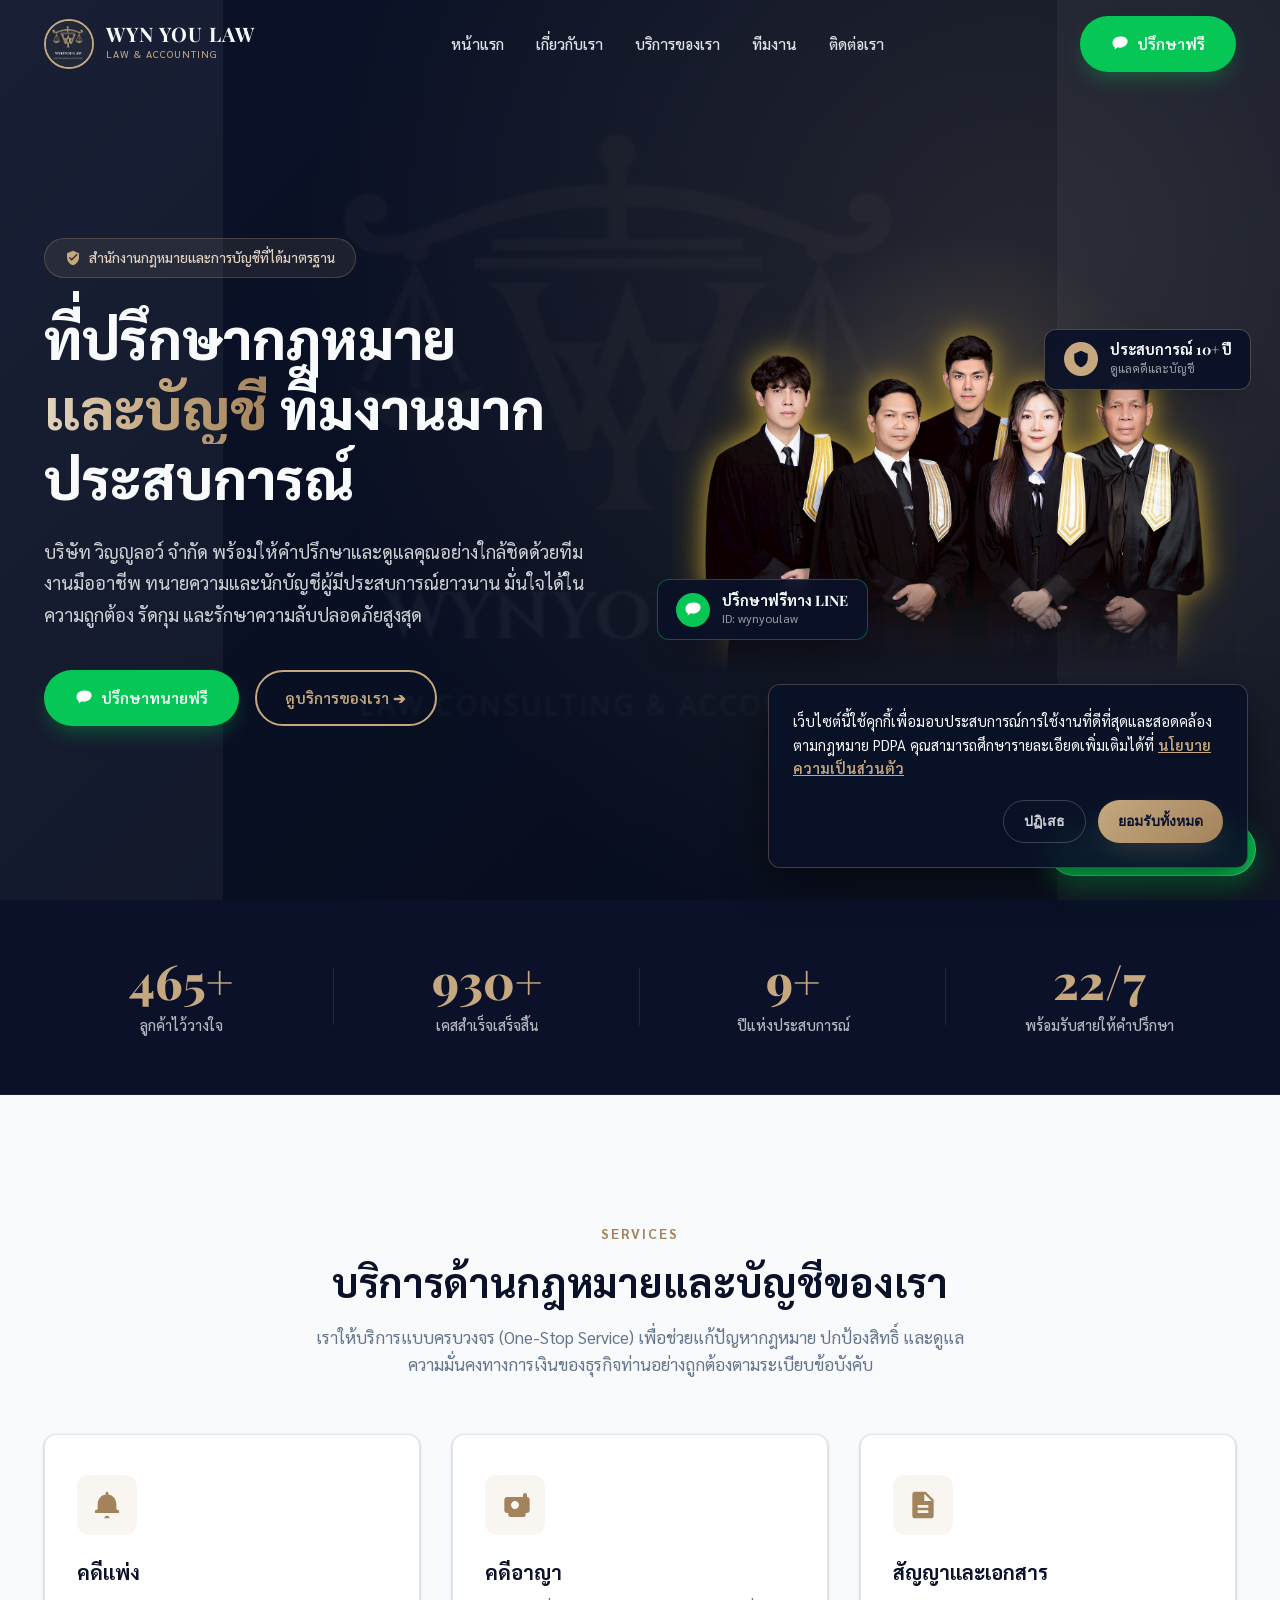
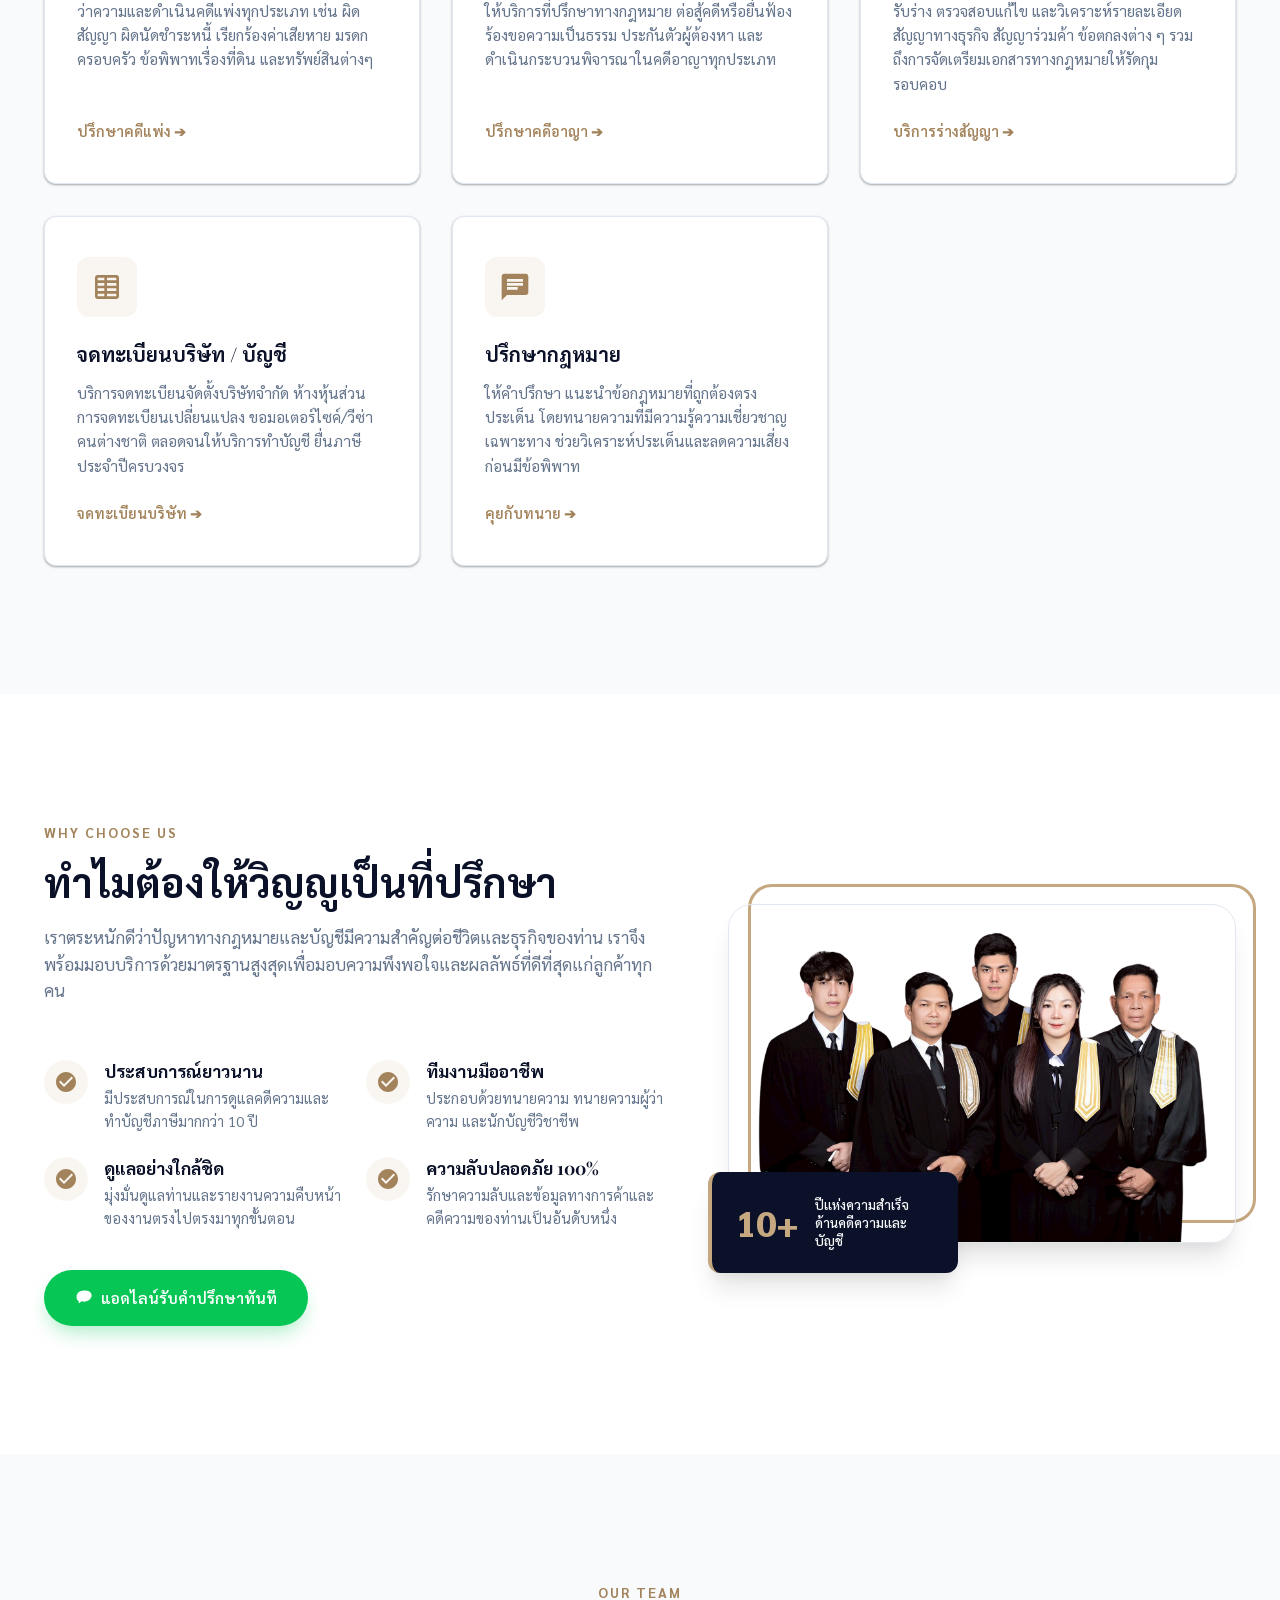
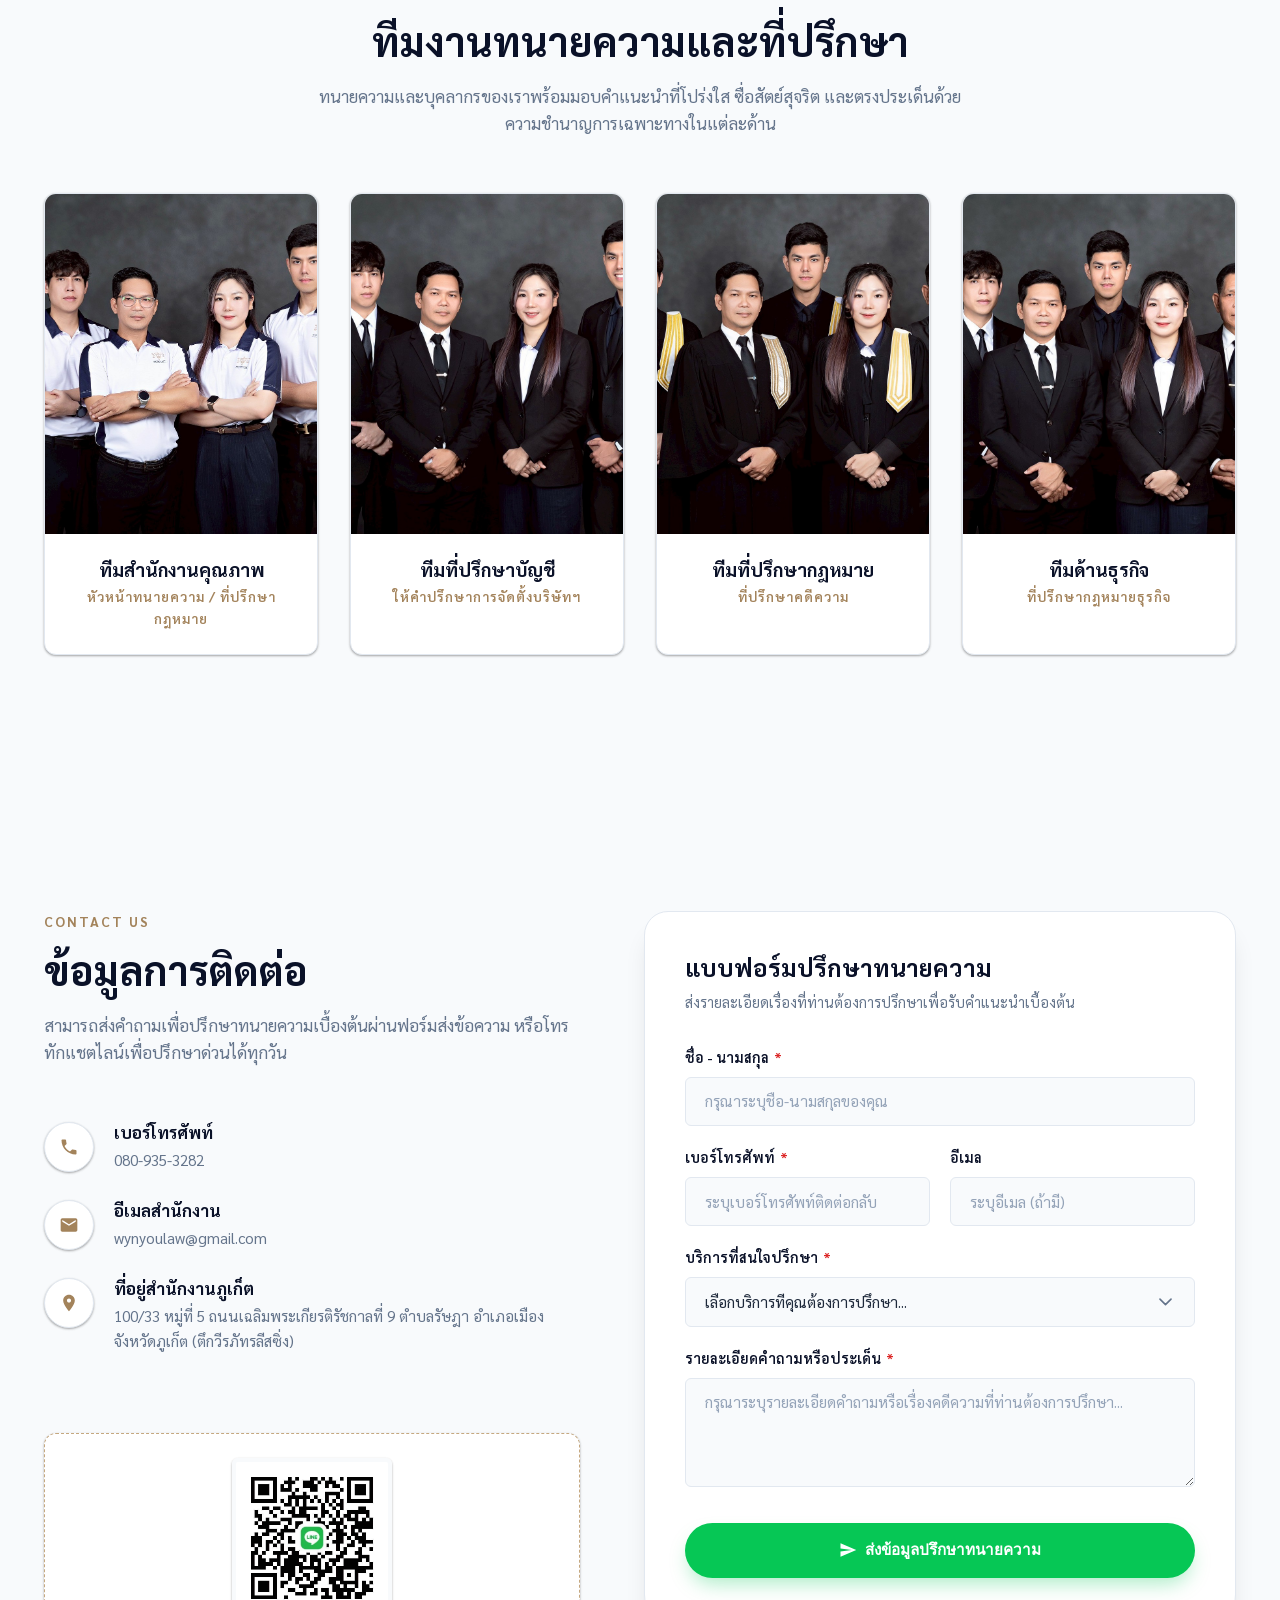
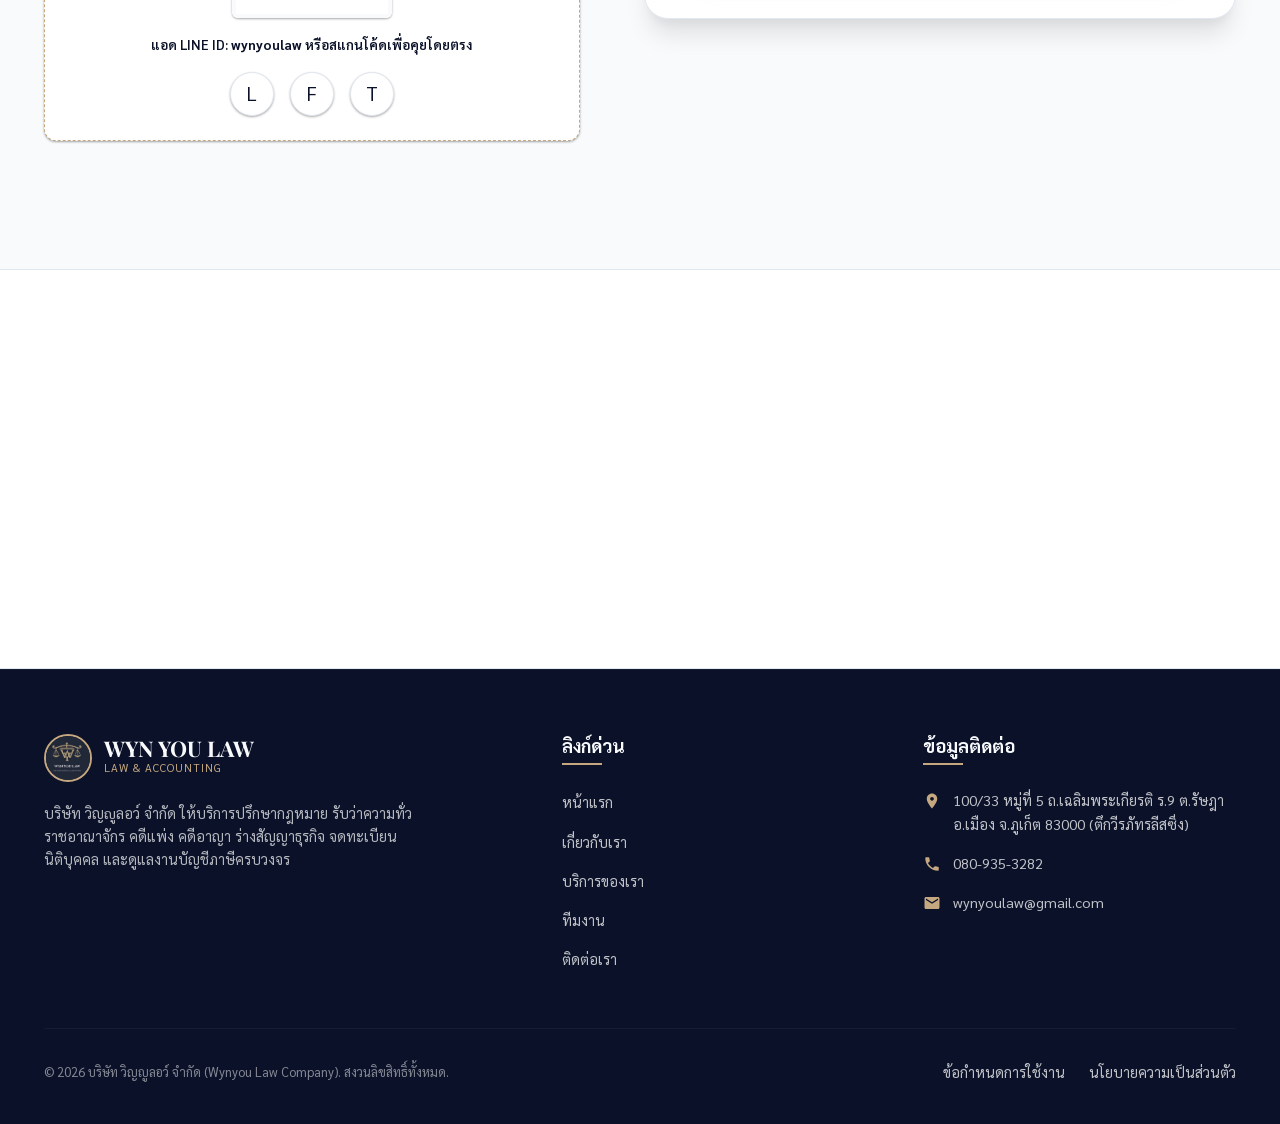
==== commit 7a1926e8: "Add PDPA-compliant Cookie Consent Banner with smooth slide-up animation and localStorage state persi" ====
--- a/index.html
+++ b/index.html
@@ -800,6 +800,19 @@
     </div>
   </div>
 
+  <!-- ==========================================
+       COOKIE CONSENT BANNER (PDPA)
+       ========================================== -->
+  <div id="cookie-consent-banner" class="cookie-banner" role="dialog" aria-live="polite" aria-label="การยอมรับคุกกี้">
+    <div class="cookie-banner__text">
+      เว็บไซต์นี้ใช้คุกกี้เพื่อมอบประสบการณ์การใช้งานที่ดีที่สุดและสอดคล้องตามกฎหมาย PDPA คุณสามารถศึกษารายละเอียดเพิ่มเติมได้ที่ <a href="privacy-policy.html" target="_blank">นโยบายความเป็นส่วนตัว</a>
+    </div>
+    <div class="cookie-banner__actions">
+      <button id="btn-decline-cookies" class="cookie-banner__btn cookie-banner__btn--decline">ปฏิเสธ</button>
+      <button id="btn-accept-cookies" class="cookie-banner__btn cookie-banner__btn--accept">ยอมรับทั้งหมด</button>
+    </div>
+  </div>
+
   <!-- Scripts -->
   <script src="js/script.js"></script>
 </body>
--- a/css/style.css
+++ b/css/style.css
@@ -1643,3 +1643,102 @@
 .reveal-grid--active > *:nth-child(4) { transition-delay: 0.4s; }
 .reveal-grid--active > *:nth-child(5) { transition-delay: 0.5s; }
 .reveal-grid--active > *:nth-child(6) { transition-delay: 0.6s; }
+
+/* ==========================================
+   COOKIE CONSENT BANNER (PDPA)
+   ========================================== */
+.cookie-banner {
+  position: fixed;
+  bottom: -150px; /* Start hidden below the screen */
+  left: 50%;
+  transform: translateX(-50%) translateY(30px);
+  width: 90%;
+  max-width: 480px;
+  background: rgba(10, 17, 40, 0.95);
+  backdrop-filter: blur(12px);
+  border: 1px solid rgba(197, 168, 128, 0.3);
+  border-radius: var(--radius-md);
+  padding: 1.5rem;
+  box-shadow: 0 15px 40px rgba(0, 0, 0, 0.5);
+  z-index: 9999;
+  opacity: 0;
+  transition: opacity 0.5s cubic-bezier(0.16, 1, 0.3, 1), 
+              transform 0.5s cubic-bezier(0.16, 1, 0.3, 1), 
+              bottom 0.5s cubic-bezier(0.16, 1, 0.3, 1);
+  display: flex;
+  flex-direction: column;
+  gap: 1.25rem;
+}
+
+.cookie-banner--active {
+  bottom: 2rem;
+  opacity: 1;
+  transform: translateX(-50%) translateY(0);
+}
+
+.cookie-banner__text {
+  color: var(--text-light);
+  font-size: 0.92rem;
+  line-height: 1.6;
+}
+
+.cookie-banner__text a {
+  color: var(--accent);
+  text-decoration: underline;
+  font-weight: 600;
+  transition: var(--transition-fast);
+}
+
+.cookie-banner__text a:hover {
+  color: var(--accent-light);
+}
+
+.cookie-banner__actions {
+  display: flex;
+  gap: 0.75rem;
+  justify-content: flex-end;
+}
+
+.cookie-banner__btn {
+  padding: 0.6rem 1.25rem;
+  font-size: 0.88rem;
+  border-radius: 50px;
+  font-weight: 600;
+  cursor: pointer;
+  transition: var(--transition-smooth);
+}
+
+.cookie-banner__btn--accept {
+  background: linear-gradient(135deg, var(--accent), var(--accent-dark));
+  color: var(--primary);
+  border: none;
+  box-shadow: var(--shadow-gold);
+}
+
+.cookie-banner__btn--accept:hover {
+  transform: translateY(-2px);
+  box-shadow: 0 8px 20px -5px rgba(197, 168, 128, 0.5);
+  background: linear-gradient(135deg, var(--accent-light), var(--accent));
+}
+
+.cookie-banner__btn--decline {
+  background: transparent;
+  border: 1px solid rgba(255, 255, 255, 0.2);
+  color: rgba(255, 255, 255, 0.8);
+}
+
+.cookie-banner__btn--decline:hover {
+  border-color: rgba(255, 255, 255, 0.5);
+  color: var(--text-light);
+}
+
+@media (min-width: 768px) {
+  .cookie-banner {
+    left: auto;
+    right: 2rem;
+    transform: translateY(30px);
+  }
+  .cookie-banner--active {
+    transform: translateY(0);
+  }
+}
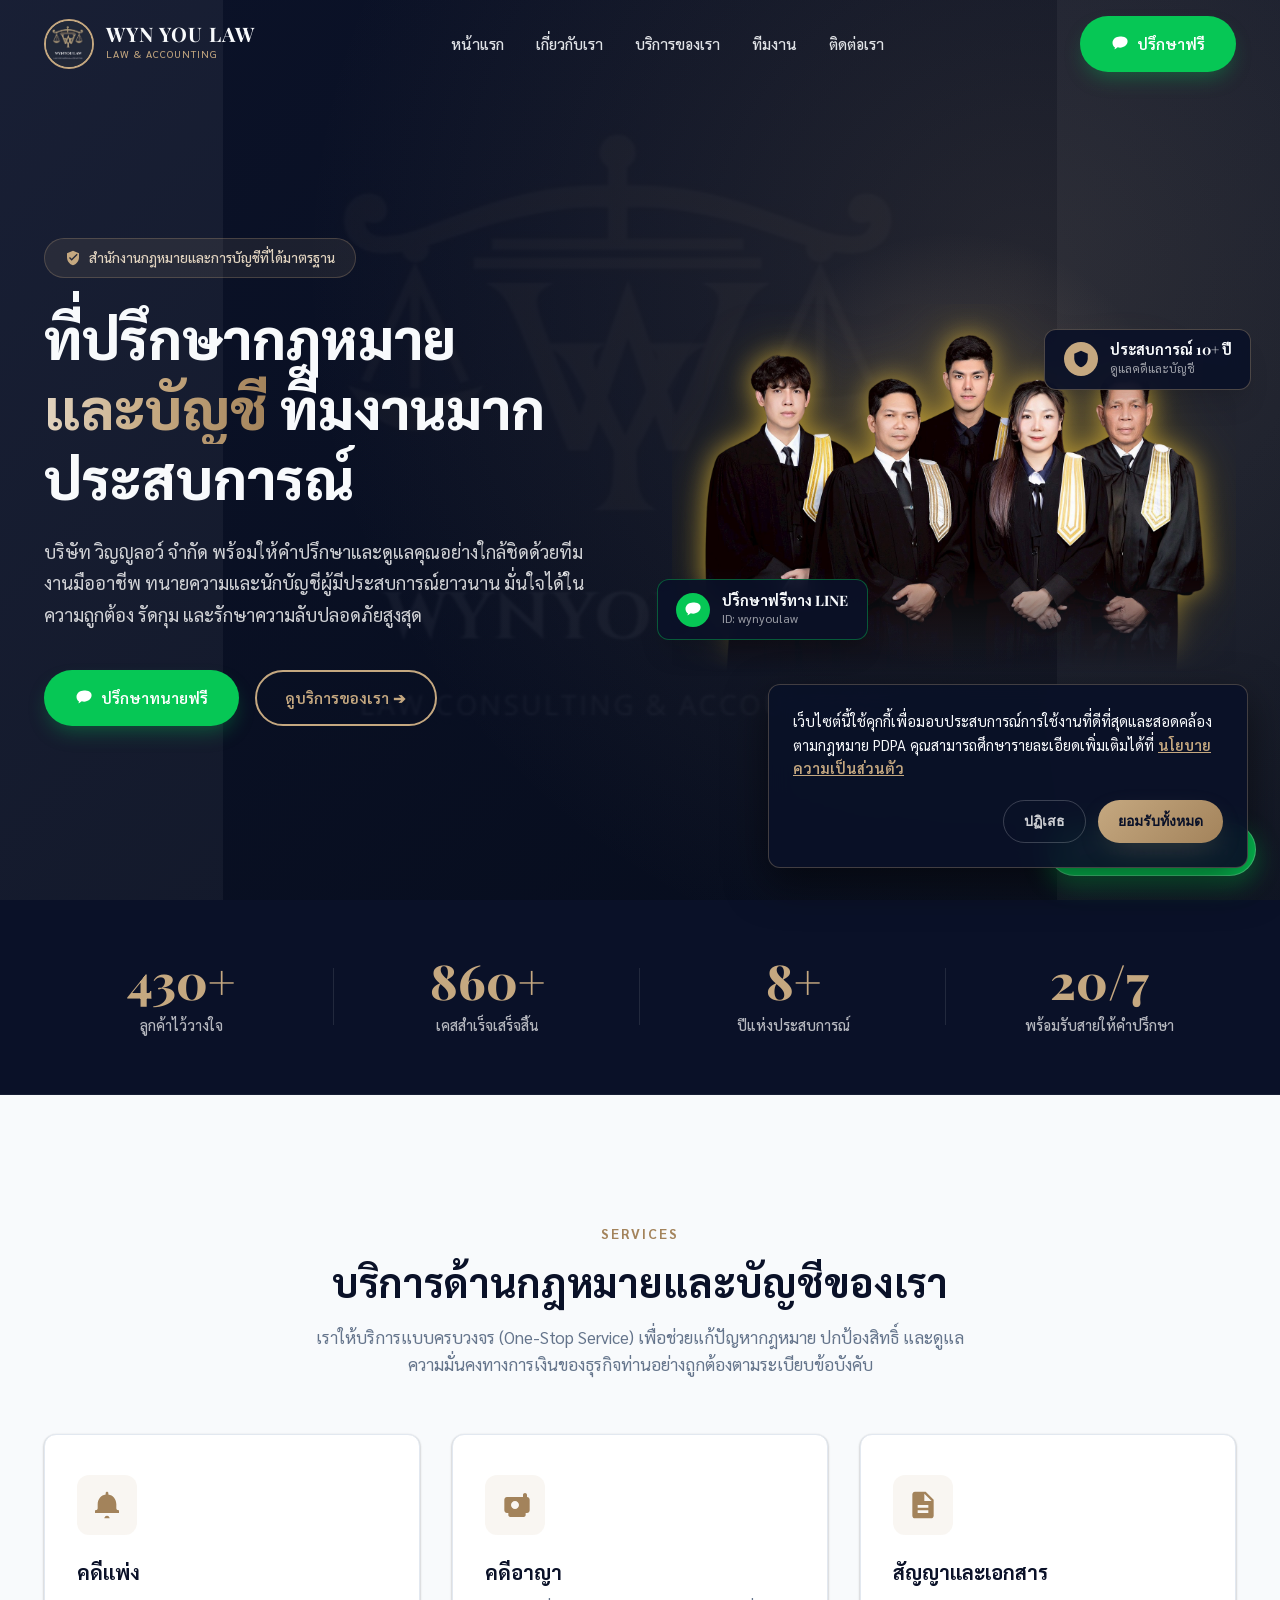
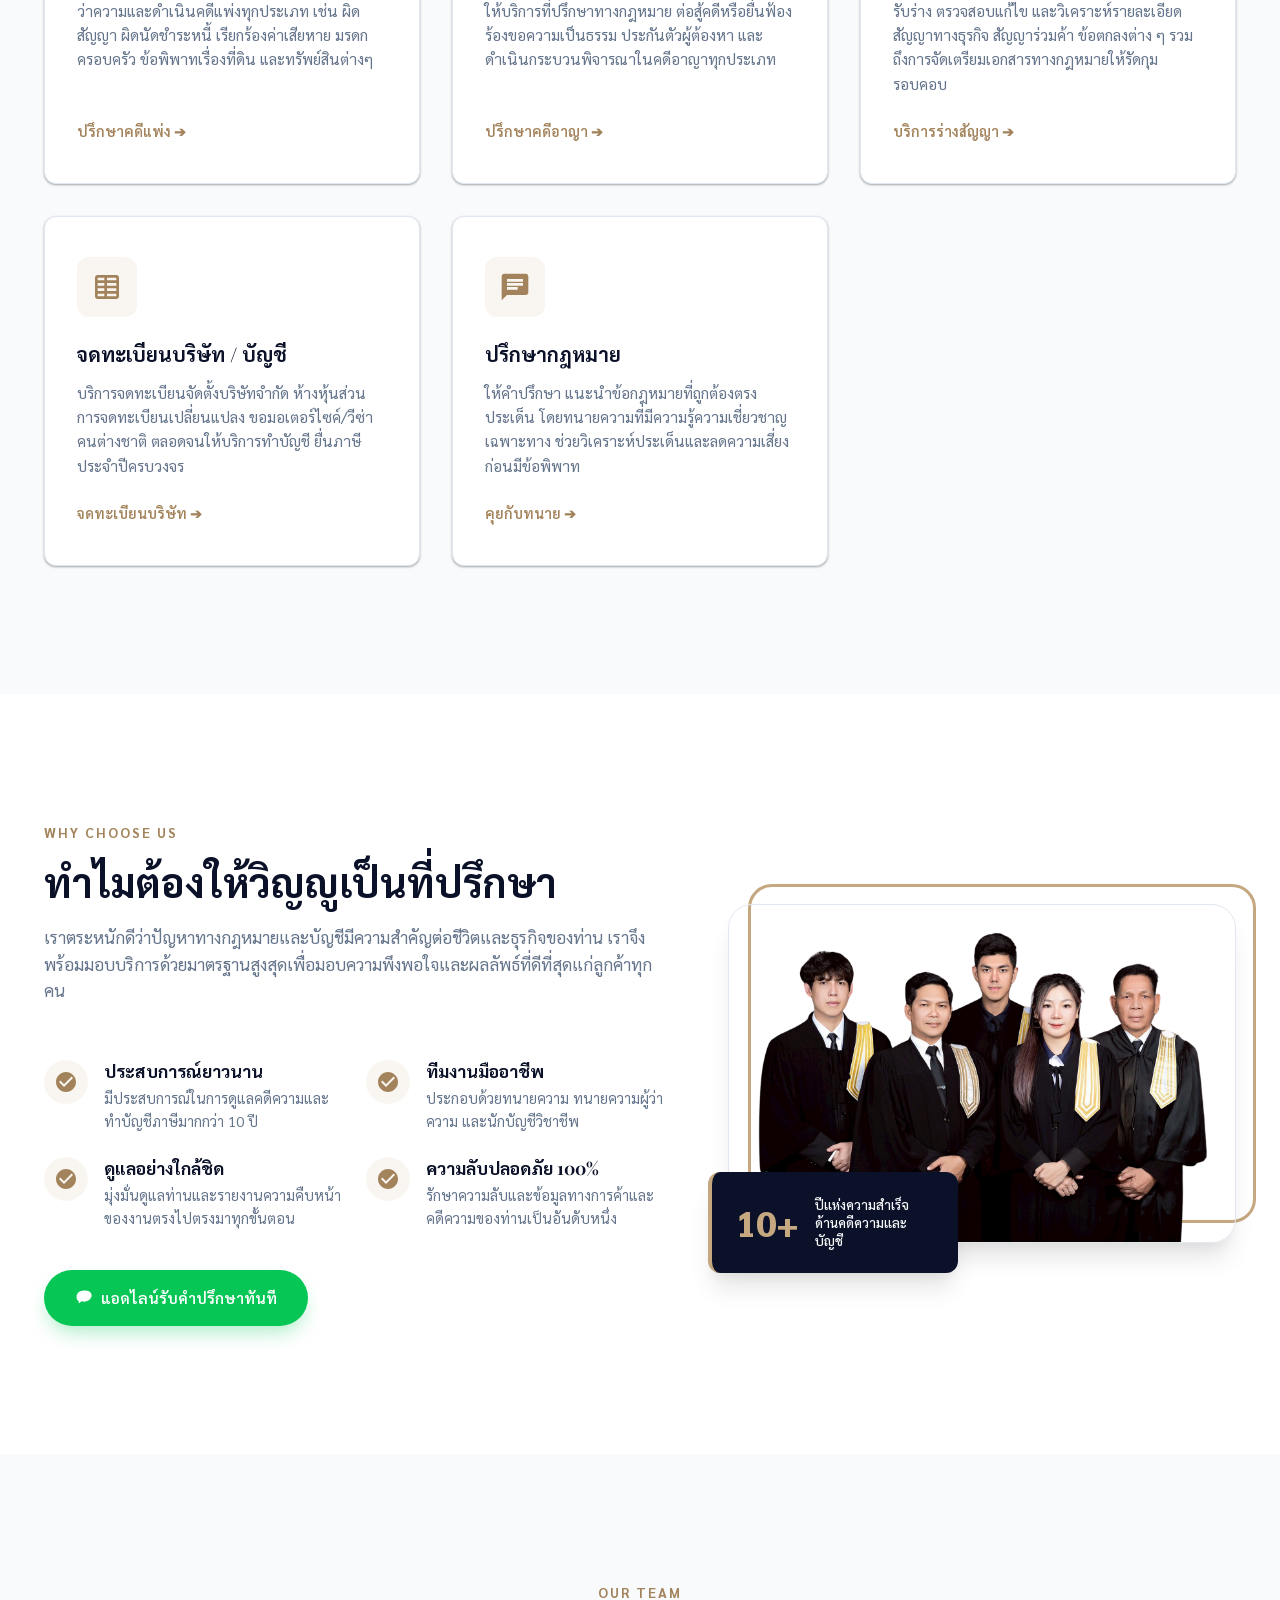
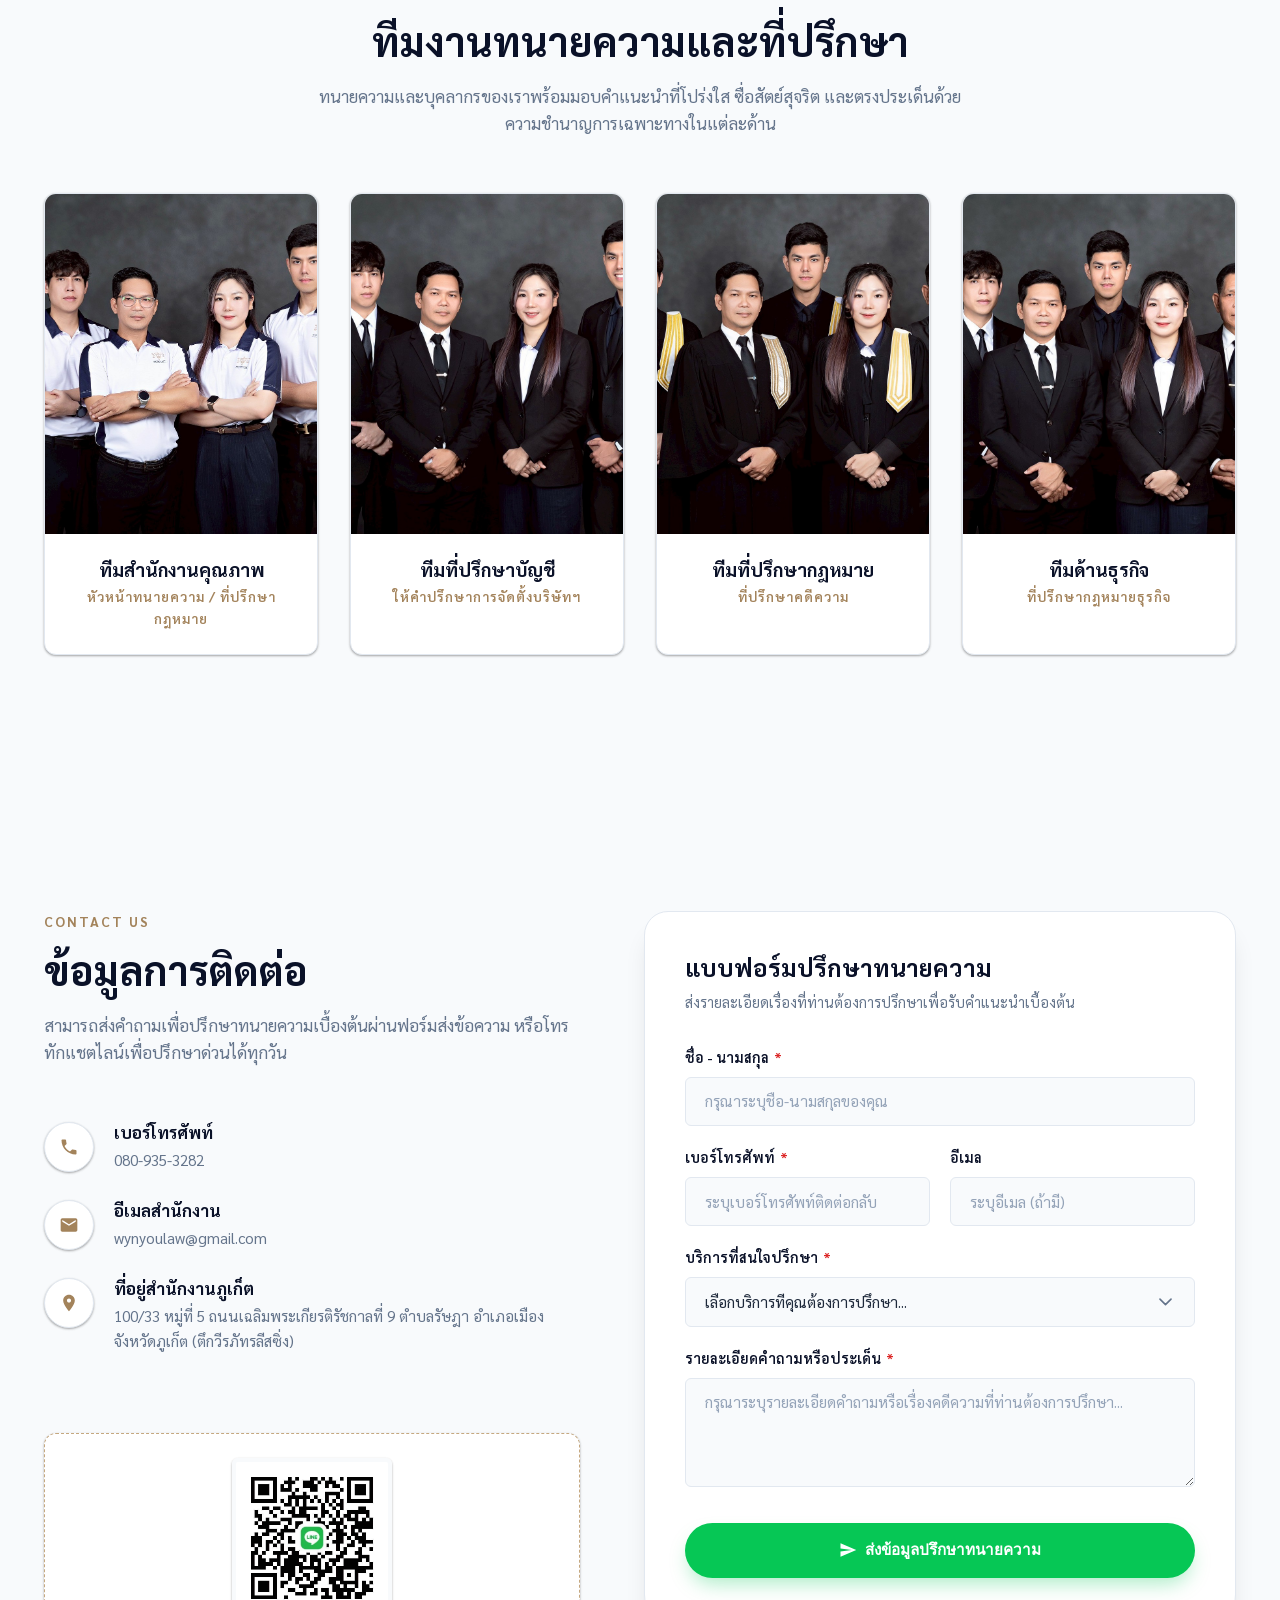
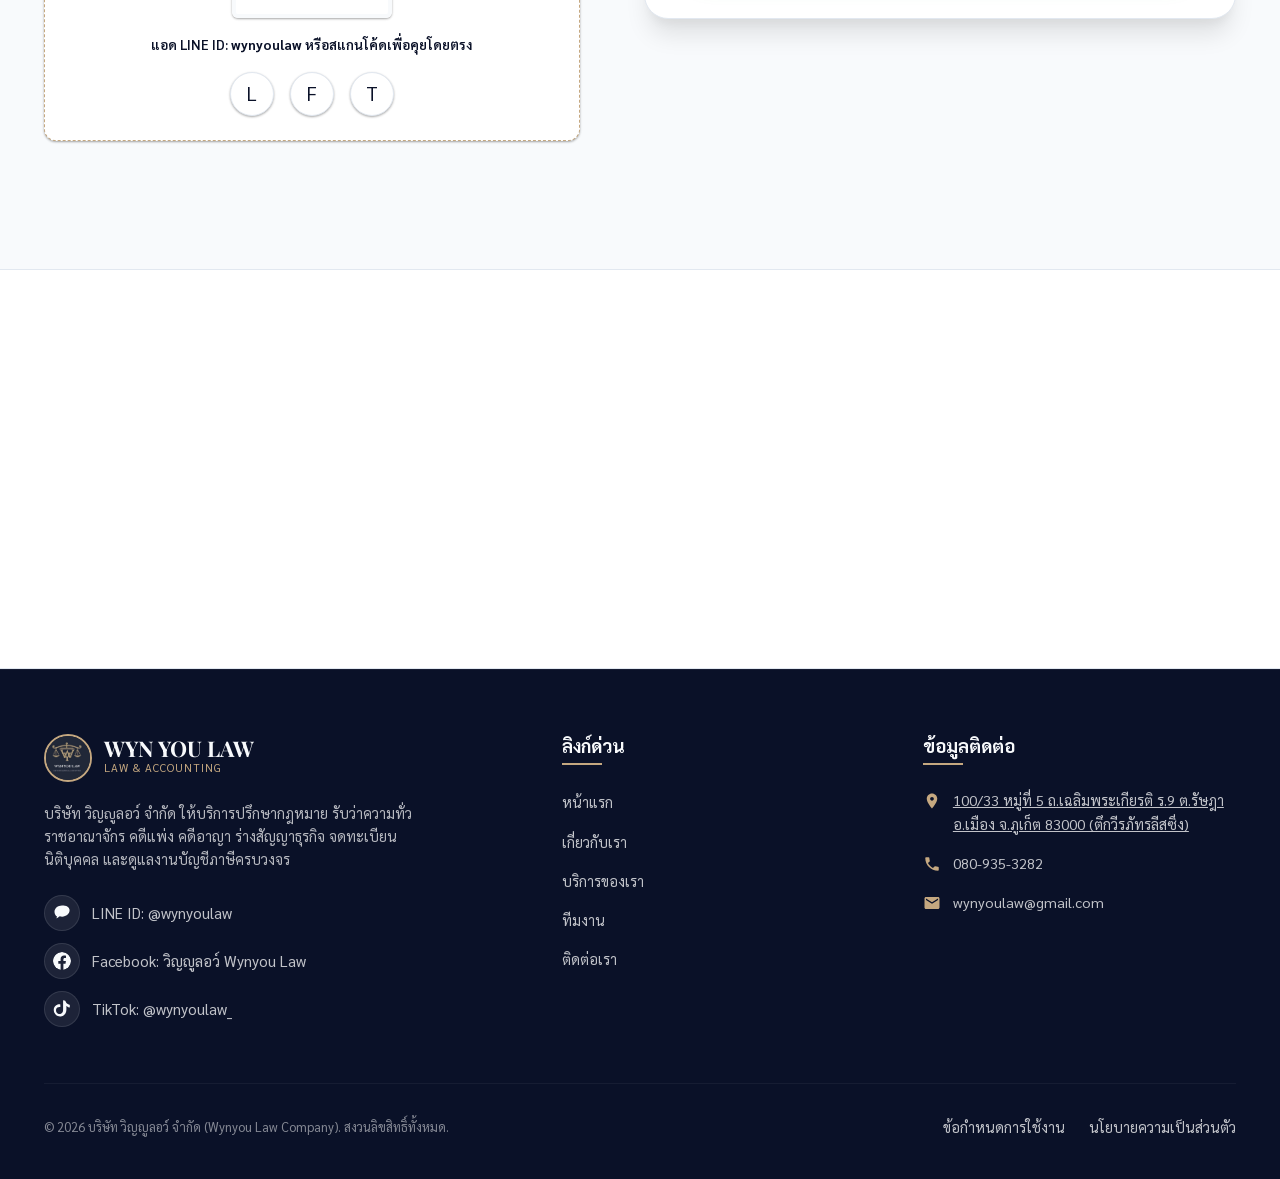
==== commit 6594df54: "Update footer with social links and address Google Maps location link (icons only on mobile)" ====
--- a/index.html
+++ b/index.html
@@ -718,6 +718,20 @@
             บริษัท วิญญูลอว์ จำกัด ให้บริการปรึกษากฎหมาย รับว่าความทั่วราชอาณาจักร คดีแพ่ง คดีอาญา ร่างสัญญาธุรกิจ
             จดทะเบียนนิติบุคคล และดูแลงานบัญชีภาษีครบวงจร
           </p>
+          <div class="footer__socials">
+            <a href="https://line.me/ti/p/6KD_pWmbr4" target="_blank" rel="noopener noreferrer" class="footer__social-link footer__social-link--line">
+              <svg class="footer__social-icon" width="20" height="20" fill="currentColor" viewBox="0 0 24 24"><path d="M12 2C6.48 2 2 5.82 2 10.5c0 2.5 1.28 4.73 3.33 6.13-.15.53-.55 1.93-.63 2.23-.1.35.08.35.38.2.25-.13 2.8-1.85 3.92-2.6 1 .27 2.05.42 3.12.42 5.52 0 10-3.82 10-8.5S17.52 2 12 2z"/></svg>
+              <span class="footer__social-text">LINE ID: @wynyoulaw</span>
+            </a>
+            <a href="https://www.facebook.com/share/18h4N81bjC/" target="_blank" rel="noopener noreferrer" class="footer__social-link footer__social-link--facebook">
+              <svg class="footer__social-icon" width="20" height="20" fill="currentColor" viewBox="0 0 24 24"><path d="M24 12.073c0-6.627-5.373-12-12-12s-12 5.373-12 12c0 5.99 4.388 10.954 10.125 11.854v-8.385H7.078v-3.47h3.047V9.43c0-3.007 1.792-4.669 4.533-4.669 1.312 0 2.686.235 2.686.235v2.953H15.83c-1.491 0-1.956.925-1.956 1.874v2.25h3.328l-.532 3.47h-2.796v8.385C19.612 23.027 24 18.062 24 12.073z"/></svg>
+              <span class="footer__social-text">Facebook: วิญญูลอว์ Wynyou Law</span>
+            </a>
+            <a href="https://www.tiktok.com/@wynyoulaw_?_r=1&_t=ZS-96u2PxzGVcd" target="_blank" rel="noopener noreferrer" class="footer__social-link footer__social-link--tiktok">
+              <svg class="footer__social-icon" width="20" height="20" fill="currentColor" viewBox="0 0 24 24"><path d="M12.525.02c1.31-.02 2.61-.01 3.91-.02.08 1.53.63 3.09 1.75 4.17 1.12 1.11 2.7 1.62 4.24 1.79v4.03c-1.44-.17-2.86-.74-3.94-1.74-.22-.21-.42-.45-.6-.71-.02 1.71.01 3.42-.01 5.12-.04 1.94-.48 3.92-1.55 5.53-1.37 2.11-3.81 3.51-6.32 3.65-2.28.16-4.68-.58-6.36-2.15-2.07-1.87-3.06-4.83-2.61-7.55.43-2.73 2.45-5.11 5.09-5.99 1.17-.4 2.43-.5 3.64-.31V9.4c-1.35-.33-2.85-.09-3.95.74-1.19.86-1.84 2.37-1.78 3.86.06 1.59.88 3.12 2.22 3.93.99.62 2.19.83 3.34.63 1.4-.2 2.67-1.17 3.27-2.46.47-.94.61-2.01.58-3.06V.02z"/></svg>
+              <span class="footer__social-text">TikTok: @wynyoulaw_</span>
+            </a>
+          </div>
         </div>
 
         <!-- Quick Links (Articles link removed) -->
@@ -741,7 +755,11 @@
                 <path
                   d="M12 2C8.13 2 5 5.13 5 9c0 5.25 7 13 7 13s7-7.75 7-13c0-3.87-3.13-7-7-7zm0 9.5c-1.38 0-2.5-1.12-2.5-2.5s1.12-2.5 2.5-2.5 2.5 1.12 2.5 2.5-1.12 2.5-2.5 2.5z" />
               </svg>
-              <span>100/33 หมู่ที่ 5 ถ.เฉลิมพระเกียรติ ร.9 ต.รัษฎา อ.เมือง จ.ภูเก็ต 83000 (ตึกวีรภัทรลีสซิ่ง)</span>
+              <span>
+                <a href="https://share.google/b0nrdhWTA70M46Il5" target="_blank" rel="noopener noreferrer" style="text-decoration: underline;">
+                  100/33 หมู่ที่ 5 ถ.เฉลิมพระเกียรติ ร.9 ต.รัษฎา อ.เมือง จ.ภูเก็ต 83000 (ตึกวีรภัทรลีสซิ่ง)
+                </a>
+              </span>
             </div>
             <div class="footer__contact-item">
               <svg width="18" height="18" fill="currentColor" viewBox="0 0 24 24">
--- a/css/style.css
+++ b/css/style.css
@@ -1742,3 +1742,76 @@
     transform: translateY(0);
   }
 }
+
+/* ==========================================
+   FOOTER SOCIAL MEDIA LINKS
+   ========================================== */
+.footer__socials {
+  display: flex;
+  flex-direction: column;
+  gap: 0.75rem;
+  margin-top: 1.5rem;
+}
+
+.footer__social-link {
+  display: inline-flex;
+  align-items: center;
+  gap: 0.75rem;
+  color: rgba(255, 255, 255, 0.75);
+  font-size: 0.95rem;
+  transition: var(--transition-fast);
+}
+
+.footer__social-link:hover {
+  color: var(--accent);
+}
+
+.footer__social-icon {
+  display: flex;
+  align-items: center;
+  justify-content: center;
+  width: 36px;
+  height: 36px;
+  padding: 8px;
+  border-radius: 50%;
+  background: rgba(255, 255, 255, 0.08);
+  color: var(--text-light);
+  border: 1px solid rgba(255, 255, 255, 0.1);
+  transition: var(--transition-smooth);
+}
+
+.footer__social-link--line:hover .footer__social-icon {
+  background: #06C755;
+  color: #FFFFFF;
+  border-color: #06C755;
+}
+
+.footer__social-link--facebook:hover .footer__social-icon {
+  background: #1877F2;
+  color: #FFFFFF;
+  border-color: #1877F2;
+}
+
+.footer__social-link--tiktok:hover .footer__social-icon {
+  background: #000000;
+  color: #FFFFFF;
+  border-color: #000000;
+}
+
+@media (max-width: 767px) {
+  .footer__socials {
+    flex-direction: row;
+    justify-content: center;
+    gap: 1.5rem;
+    margin-top: 1.5rem;
+    margin-bottom: 2.5rem;
+  }
+  .footer__social-text {
+    display: none; /* Hide text on mobile, show only logo */
+  }
+  .footer__social-icon {
+    width: 44px;
+    height: 44px;
+    padding: 10px;
+  }
+}
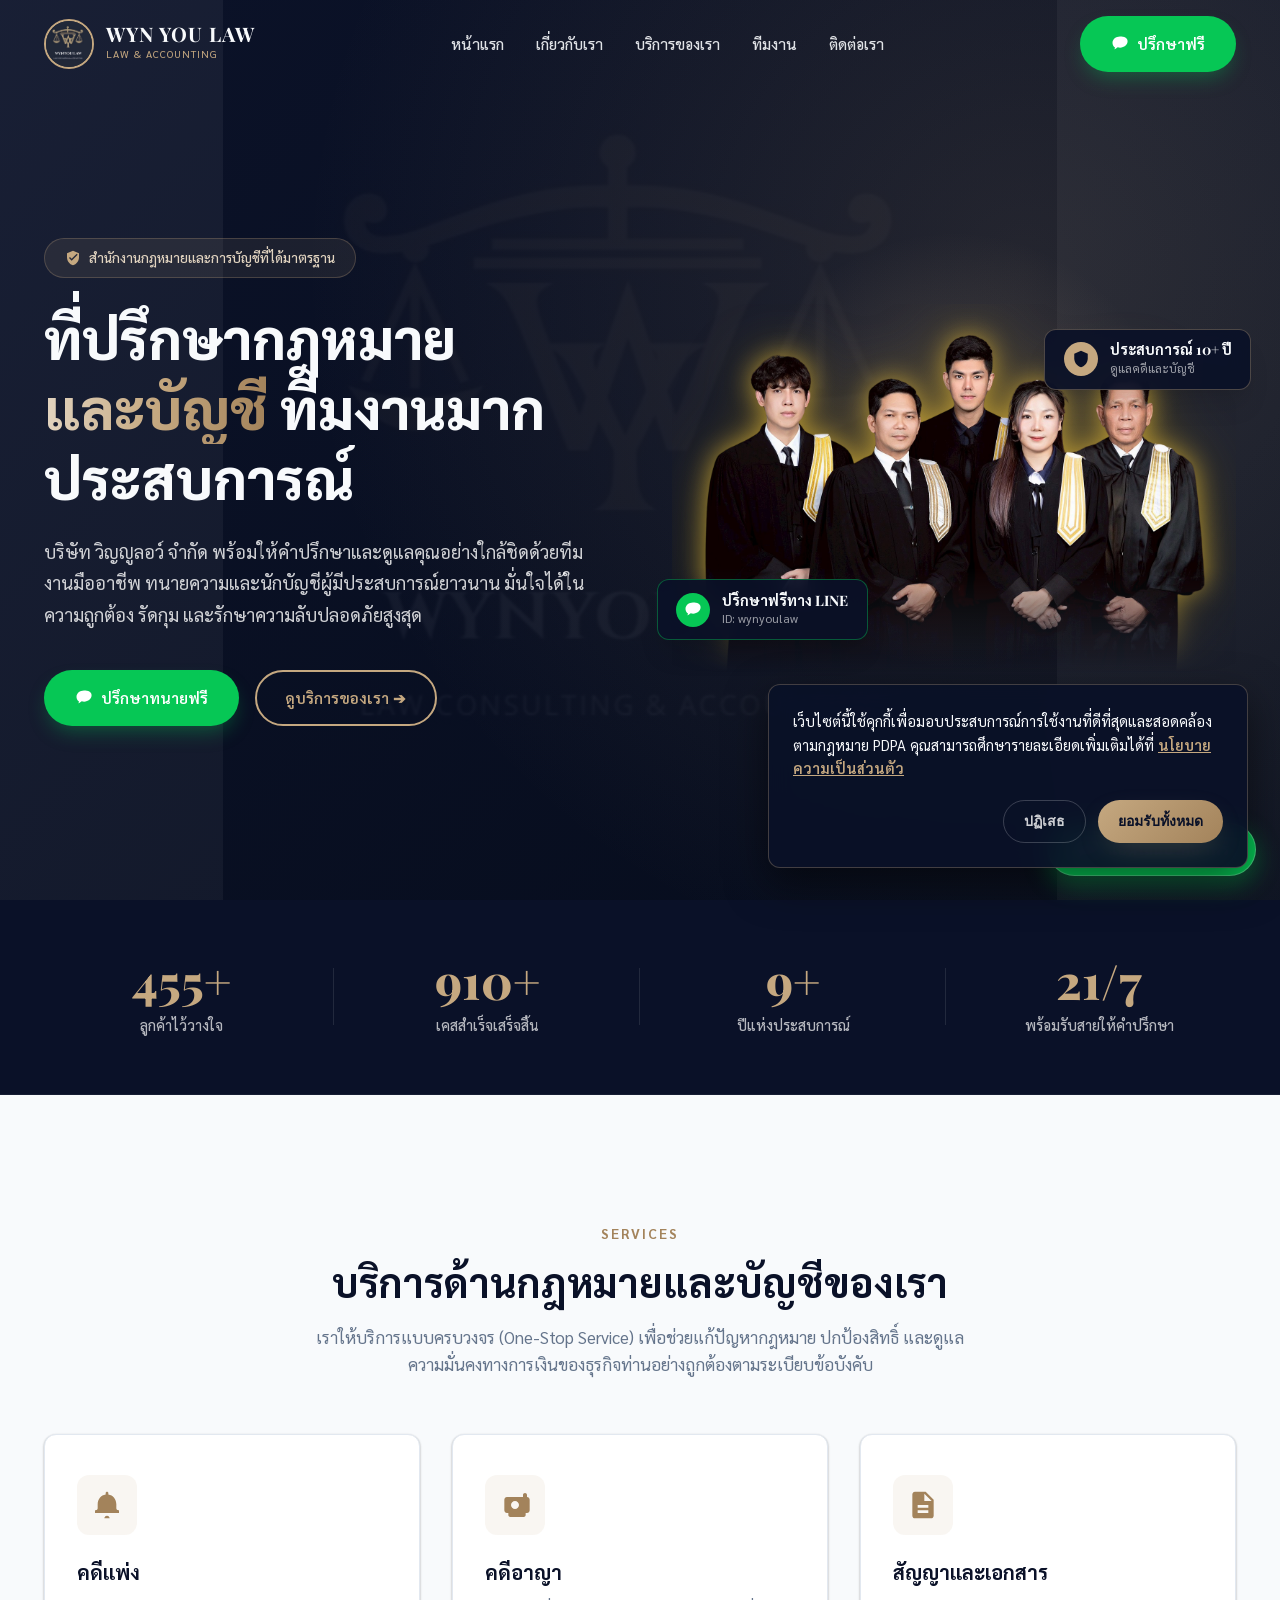
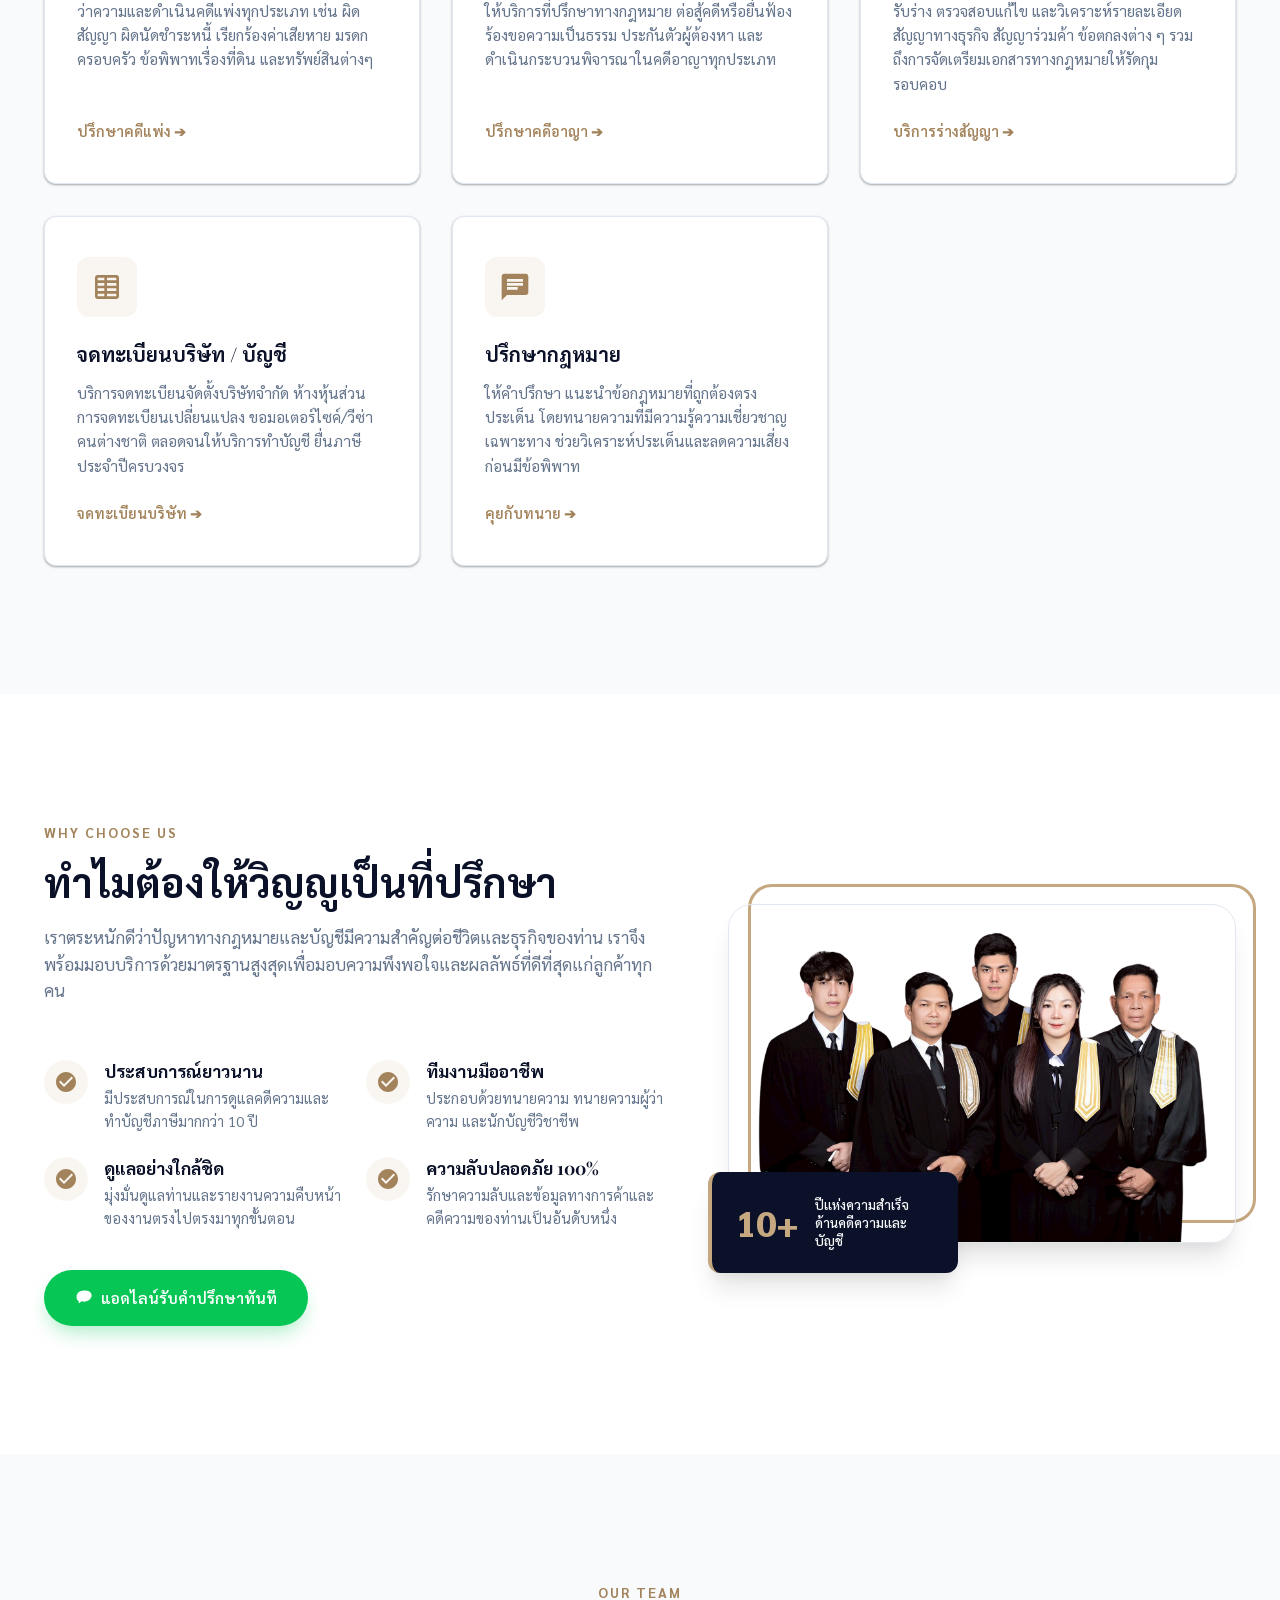
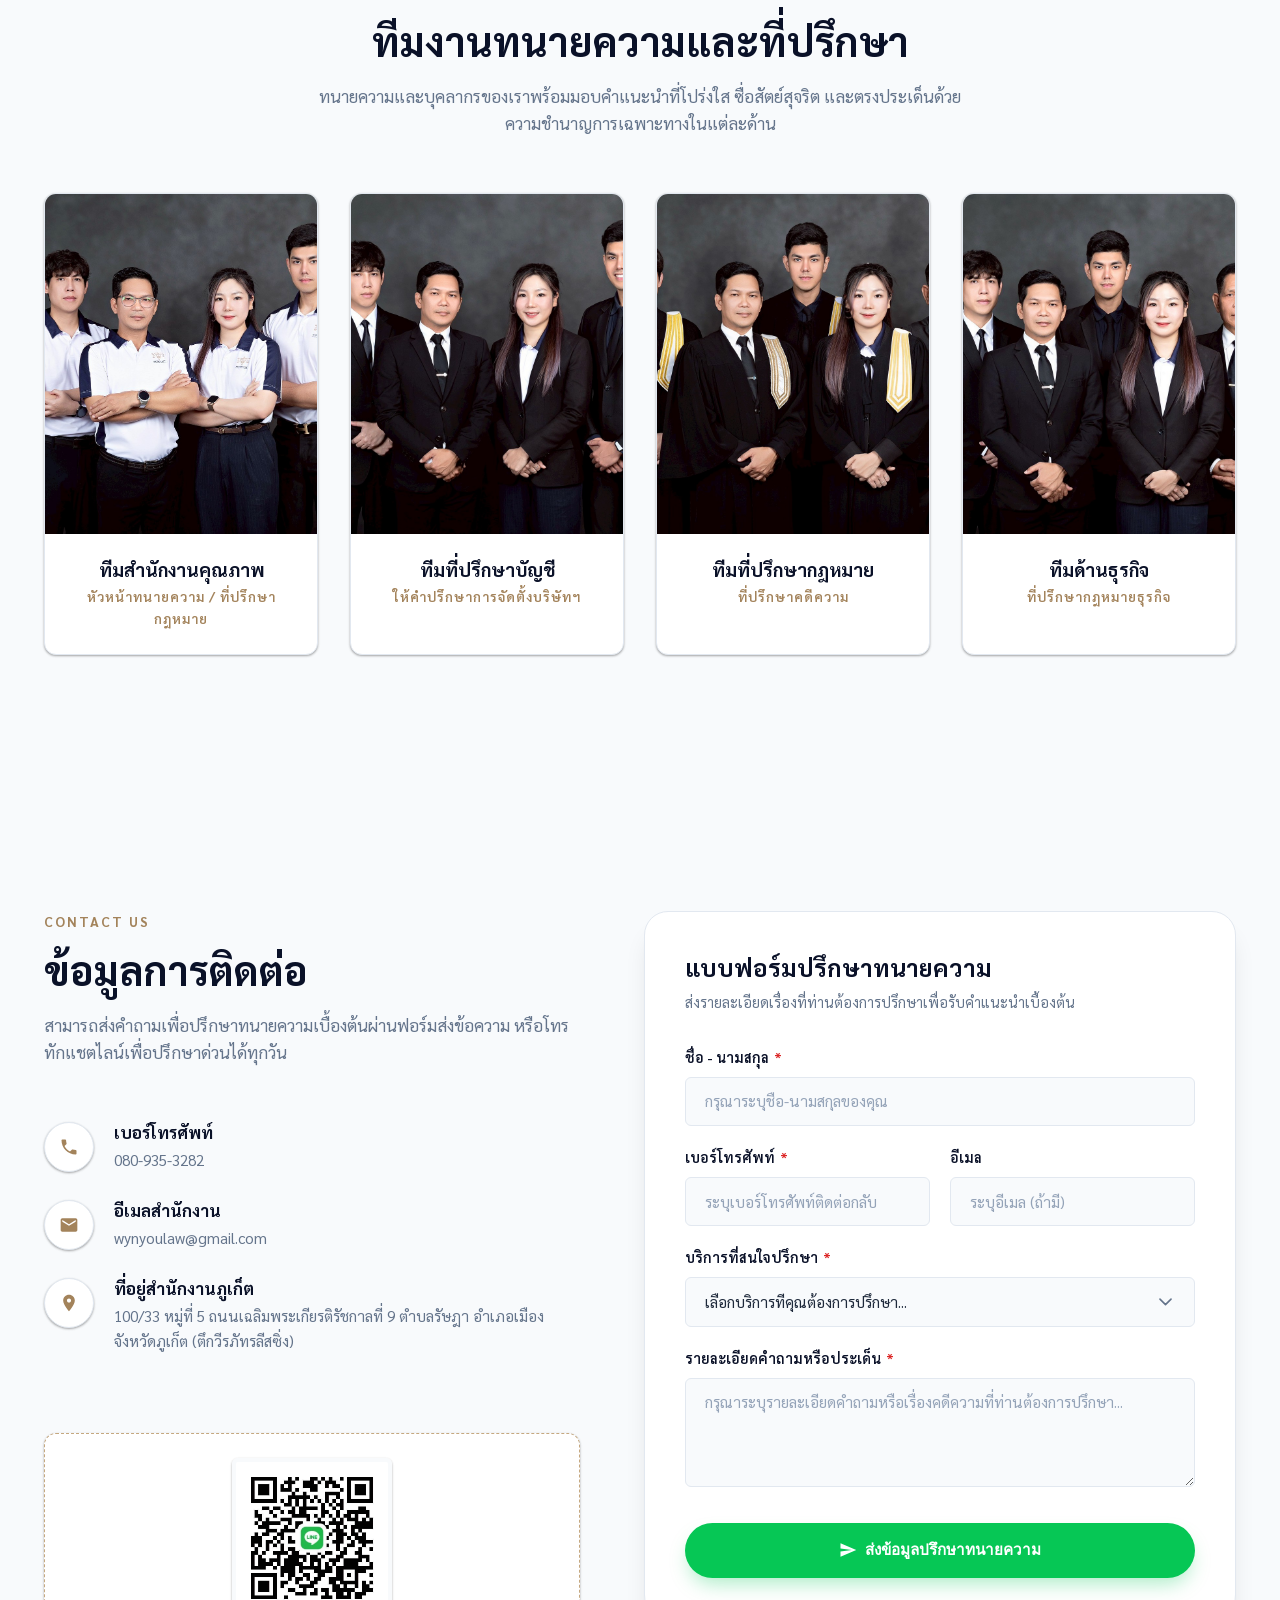
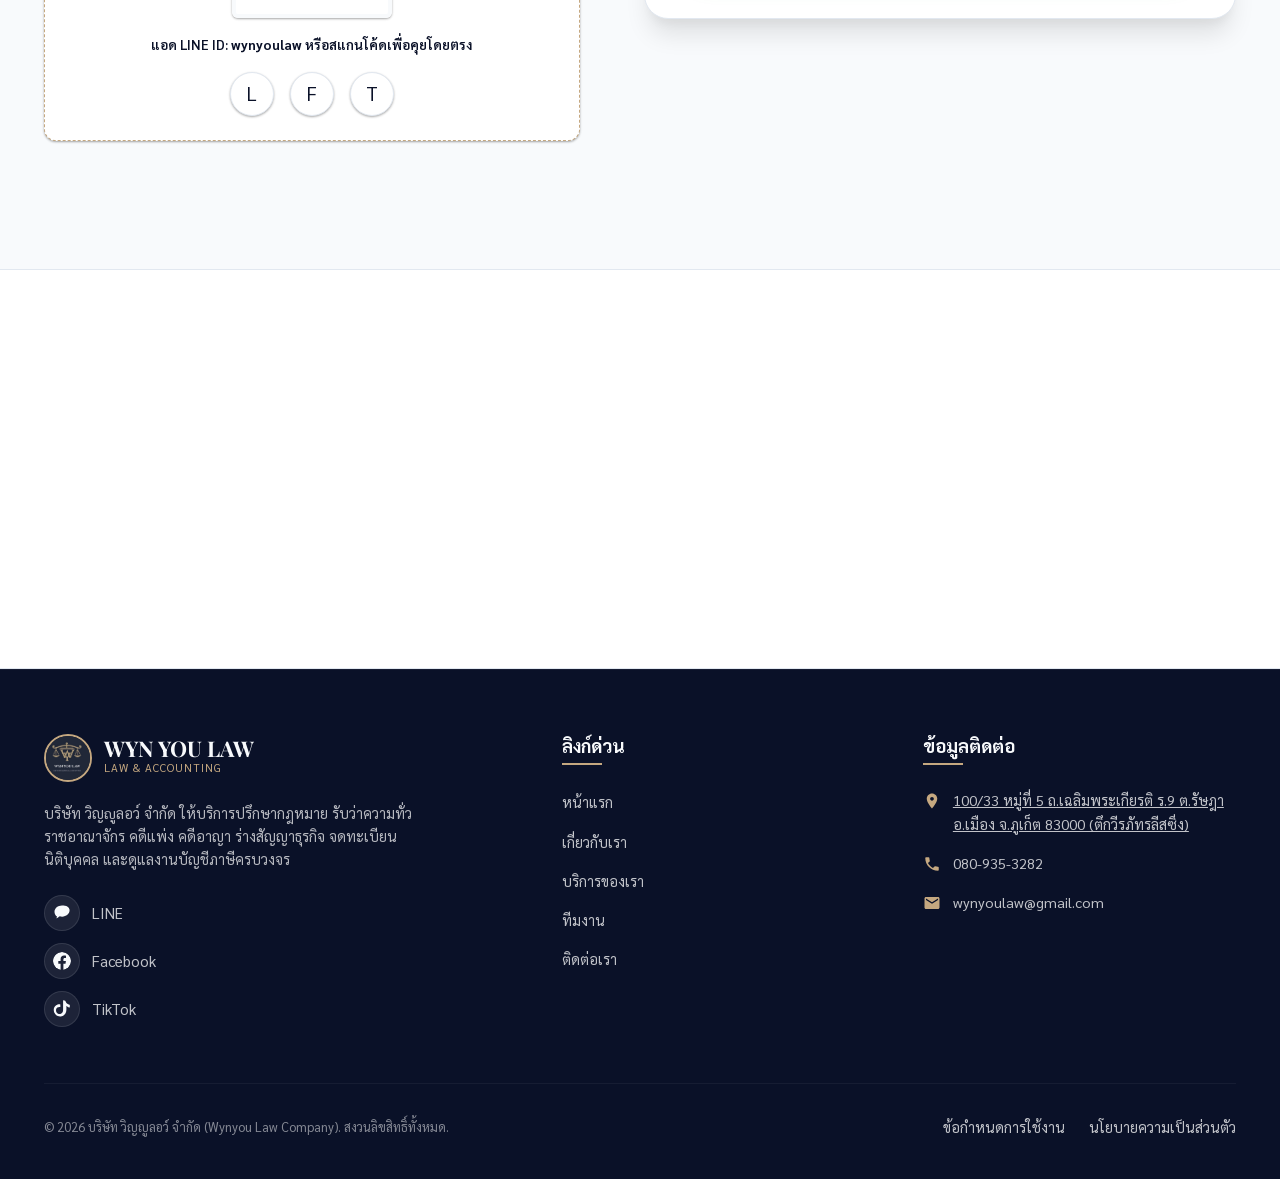
==== commit a1c9e795: "ppuj" ====
--- a/index.html
+++ b/index.html
@@ -719,17 +719,29 @@
             จดทะเบียนนิติบุคคล และดูแลงานบัญชีภาษีครบวงจร
           </p>
           <div class="footer__socials">
-            <a href="https://line.me/ti/p/6KD_pWmbr4" target="_blank" rel="noopener noreferrer" class="footer__social-link footer__social-link--line">
-              <svg class="footer__social-icon" width="20" height="20" fill="currentColor" viewBox="0 0 24 24"><path d="M12 2C6.48 2 2 5.82 2 10.5c0 2.5 1.28 4.73 3.33 6.13-.15.53-.55 1.93-.63 2.23-.1.35.08.35.38.2.25-.13 2.8-1.85 3.92-2.6 1 .27 2.05.42 3.12.42 5.52 0 10-3.82 10-8.5S17.52 2 12 2z"/></svg>
-              <span class="footer__social-text">LINE ID: @wynyoulaw</span>
+            <a href="https://line.me/ti/p/6KD_pWmbr4" target="_blank" rel="noopener noreferrer"
+              class="footer__social-link footer__social-link--line">
+              <svg class="footer__social-icon" width="20" height="20" fill="currentColor" viewBox="0 0 24 24">
+                <path
+                  d="M12 2C6.48 2 2 5.82 2 10.5c0 2.5 1.28 4.73 3.33 6.13-.15.53-.55 1.93-.63 2.23-.1.35.08.35.38.2.25-.13 2.8-1.85 3.92-2.6 1 .27 2.05.42 3.12.42 5.52 0 10-3.82 10-8.5S17.52 2 12 2z" />
+              </svg>
+              <span class="footer__social-text">LINE</span>
             </a>
-            <a href="https://www.facebook.com/share/18h4N81bjC/" target="_blank" rel="noopener noreferrer" class="footer__social-link footer__social-link--facebook">
-              <svg class="footer__social-icon" width="20" height="20" fill="currentColor" viewBox="0 0 24 24"><path d="M24 12.073c0-6.627-5.373-12-12-12s-12 5.373-12 12c0 5.99 4.388 10.954 10.125 11.854v-8.385H7.078v-3.47h3.047V9.43c0-3.007 1.792-4.669 4.533-4.669 1.312 0 2.686.235 2.686.235v2.953H15.83c-1.491 0-1.956.925-1.956 1.874v2.25h3.328l-.532 3.47h-2.796v8.385C19.612 23.027 24 18.062 24 12.073z"/></svg>
-              <span class="footer__social-text">Facebook: วิญญูลอว์ Wynyou Law</span>
+            <a href="https://www.facebook.com/share/18h4N81bjC/" target="_blank" rel="noopener noreferrer"
+              class="footer__social-link footer__social-link--facebook">
+              <svg class="footer__social-icon" width="20" height="20" fill="currentColor" viewBox="0 0 24 24">
+                <path
+                  d="M24 12.073c0-6.627-5.373-12-12-12s-12 5.373-12 12c0 5.99 4.388 10.954 10.125 11.854v-8.385H7.078v-3.47h3.047V9.43c0-3.007 1.792-4.669 4.533-4.669 1.312 0 2.686.235 2.686.235v2.953H15.83c-1.491 0-1.956.925-1.956 1.874v2.25h3.328l-.532 3.47h-2.796v8.385C19.612 23.027 24 18.062 24 12.073z" />
+              </svg>
+              <span class="footer__social-text">Facebook</span>
             </a>
-            <a href="https://www.tiktok.com/@wynyoulaw_?_r=1&_t=ZS-96u2PxzGVcd" target="_blank" rel="noopener noreferrer" class="footer__social-link footer__social-link--tiktok">
-              <svg class="footer__social-icon" width="20" height="20" fill="currentColor" viewBox="0 0 24 24"><path d="M12.525.02c1.31-.02 2.61-.01 3.91-.02.08 1.53.63 3.09 1.75 4.17 1.12 1.11 2.7 1.62 4.24 1.79v4.03c-1.44-.17-2.86-.74-3.94-1.74-.22-.21-.42-.45-.6-.71-.02 1.71.01 3.42-.01 5.12-.04 1.94-.48 3.92-1.55 5.53-1.37 2.11-3.81 3.51-6.32 3.65-2.28.16-4.68-.58-6.36-2.15-2.07-1.87-3.06-4.83-2.61-7.55.43-2.73 2.45-5.11 5.09-5.99 1.17-.4 2.43-.5 3.64-.31V9.4c-1.35-.33-2.85-.09-3.95.74-1.19.86-1.84 2.37-1.78 3.86.06 1.59.88 3.12 2.22 3.93.99.62 2.19.83 3.34.63 1.4-.2 2.67-1.17 3.27-2.46.47-.94.61-2.01.58-3.06V.02z"/></svg>
-              <span class="footer__social-text">TikTok: @wynyoulaw_</span>
+            <a href="https://www.tiktok.com/@wynyoulaw_?_r=1&_t=ZS-96u2PxzGVcd" target="_blank"
+              rel="noopener noreferrer" class="footer__social-link footer__social-link--tiktok">
+              <svg class="footer__social-icon" width="20" height="20" fill="currentColor" viewBox="0 0 24 24">
+                <path
+                  d="M12.525.02c1.31-.02 2.61-.01 3.91-.02.08 1.53.63 3.09 1.75 4.17 1.12 1.11 2.7 1.62 4.24 1.79v4.03c-1.44-.17-2.86-.74-3.94-1.74-.22-.21-.42-.45-.6-.71-.02 1.71.01 3.42-.01 5.12-.04 1.94-.48 3.92-1.55 5.53-1.37 2.11-3.81 3.51-6.32 3.65-2.28.16-4.68-.58-6.36-2.15-2.07-1.87-3.06-4.83-2.61-7.55.43-2.73 2.45-5.11 5.09-5.99 1.17-.4 2.43-.5 3.64-.31V9.4c-1.35-.33-2.85-.09-3.95.74-1.19.86-1.84 2.37-1.78 3.86.06 1.59.88 3.12 2.22 3.93.99.62 2.19.83 3.34.63 1.4-.2 2.67-1.17 3.27-2.46.47-.94.61-2.01.58-3.06V.02z" />
+              </svg>
+              <span class="footer__social-text">TikTok</span>
             </a>
           </div>
         </div>
@@ -756,7 +768,8 @@
                   d="M12 2C8.13 2 5 5.13 5 9c0 5.25 7 13 7 13s7-7.75 7-13c0-3.87-3.13-7-7-7zm0 9.5c-1.38 0-2.5-1.12-2.5-2.5s1.12-2.5 2.5-2.5 2.5 1.12 2.5 2.5-1.12 2.5-2.5 2.5z" />
               </svg>
               <span>
-                <a href="https://share.google/b0nrdhWTA70M46Il5" target="_blank" rel="noopener noreferrer" style="text-decoration: underline;">
+                <a href="https://share.google/b0nrdhWTA70M46Il5" target="_blank" rel="noopener noreferrer"
+                  style="text-decoration: underline;">
                   100/33 หมู่ที่ 5 ถ.เฉลิมพระเกียรติ ร.9 ต.รัษฎา อ.เมือง จ.ภูเก็ต 83000 (ตึกวีรภัทรลีสซิ่ง)
                 </a>
               </span>
@@ -823,7 +836,8 @@
        ========================================== -->
   <div id="cookie-consent-banner" class="cookie-banner" role="dialog" aria-live="polite" aria-label="การยอมรับคุกกี้">
     <div class="cookie-banner__text">
-      เว็บไซต์นี้ใช้คุกกี้เพื่อมอบประสบการณ์การใช้งานที่ดีที่สุดและสอดคล้องตามกฎหมาย PDPA คุณสามารถศึกษารายละเอียดเพิ่มเติมได้ที่ <a href="privacy-policy.html" target="_blank">นโยบายความเป็นส่วนตัว</a>
+      เว็บไซต์นี้ใช้คุกกี้เพื่อมอบประสบการณ์การใช้งานที่ดีที่สุดและสอดคล้องตามกฎหมาย PDPA
+      คุณสามารถศึกษารายละเอียดเพิ่มเติมได้ที่ <a href="privacy-policy.html" target="_blank">นโยบายความเป็นส่วนตัว</a>
     </div>
     <div class="cookie-banner__actions">
       <button id="btn-decline-cookies" class="cookie-banner__btn cookie-banner__btn--decline">ปฏิเสธ</button>
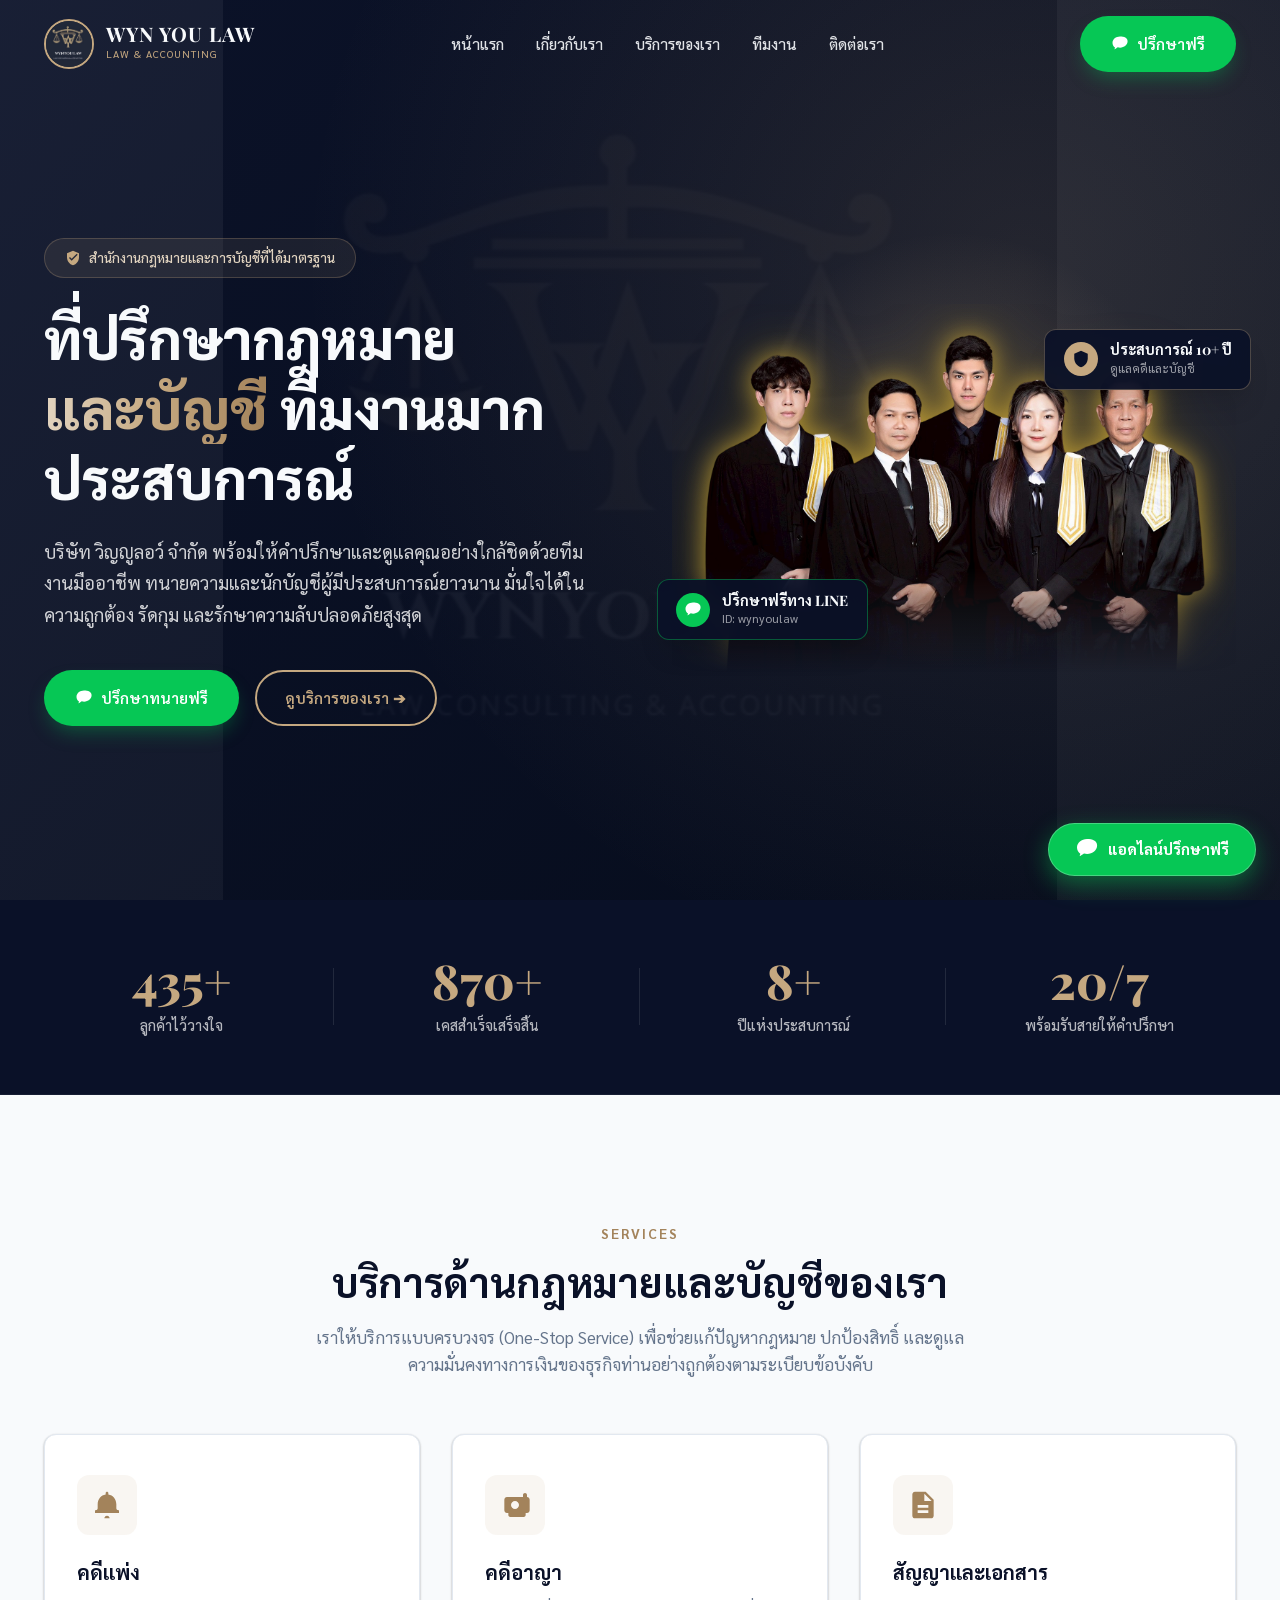
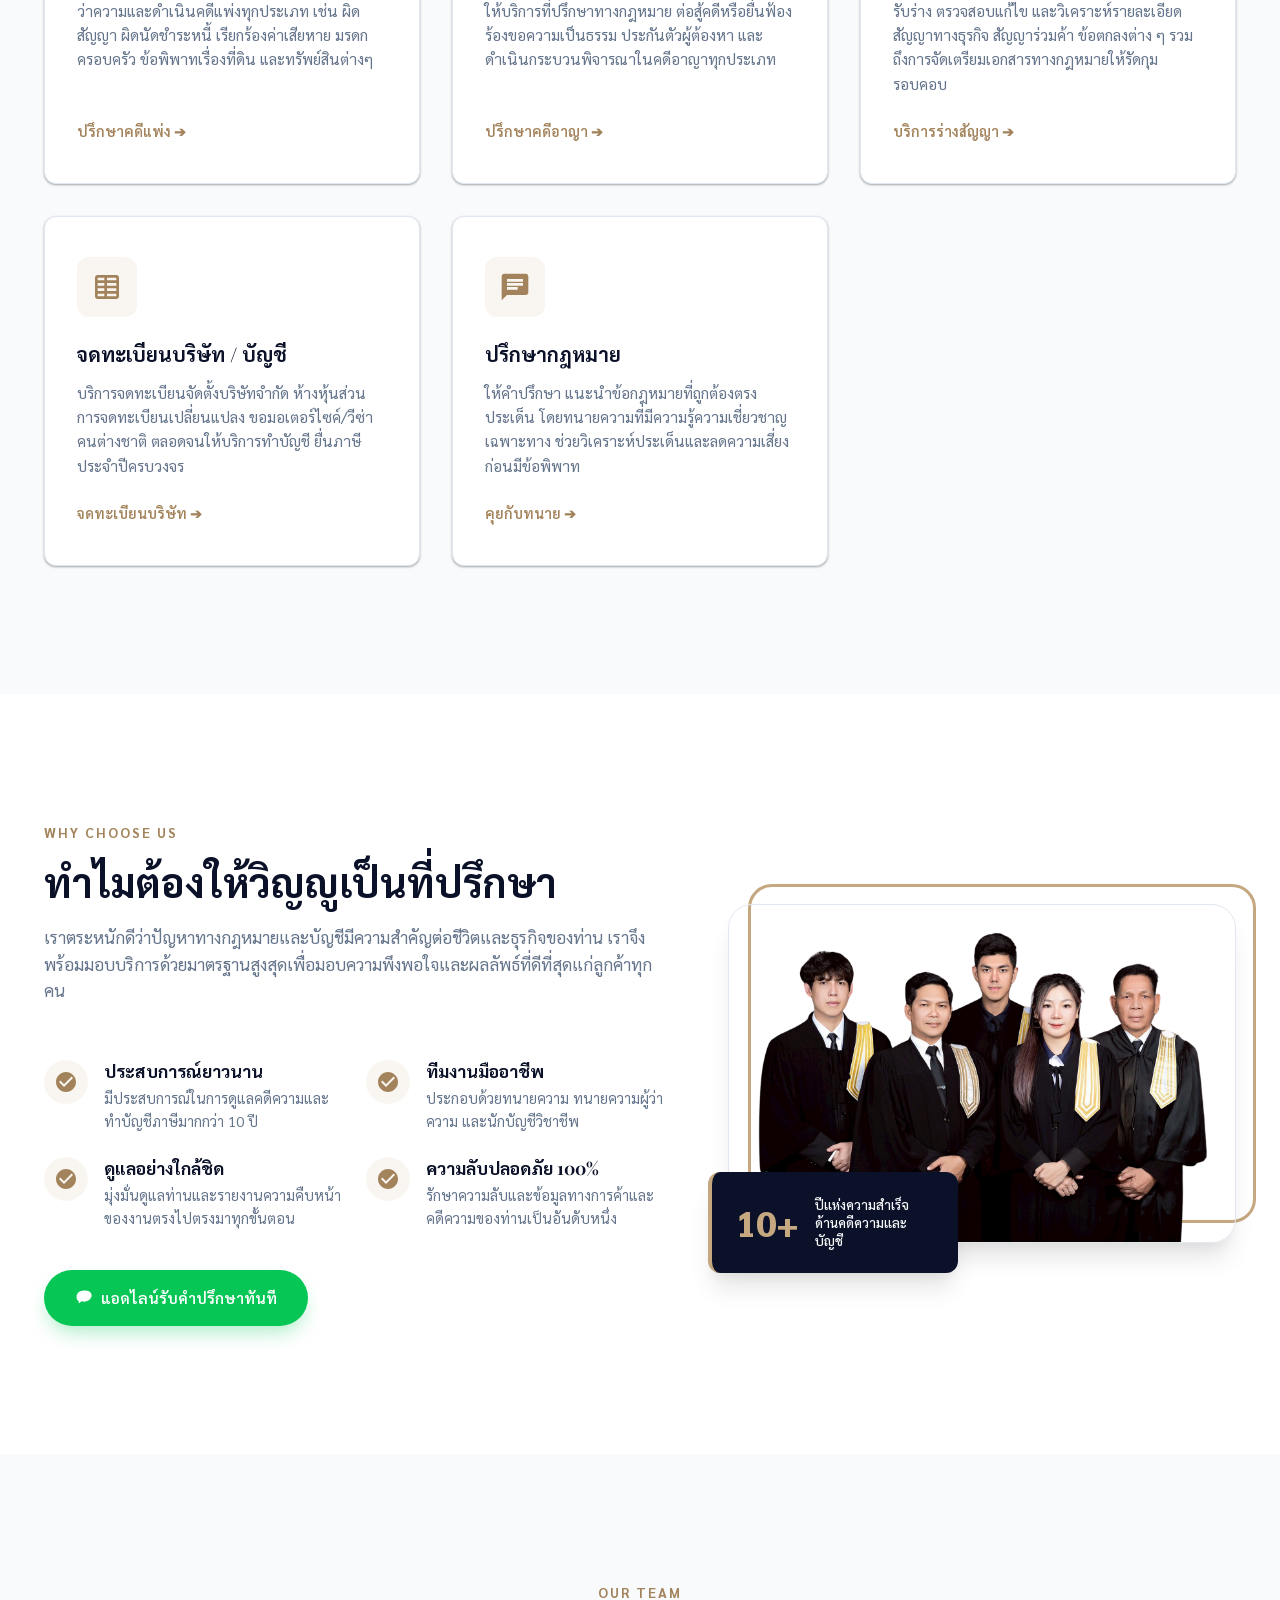
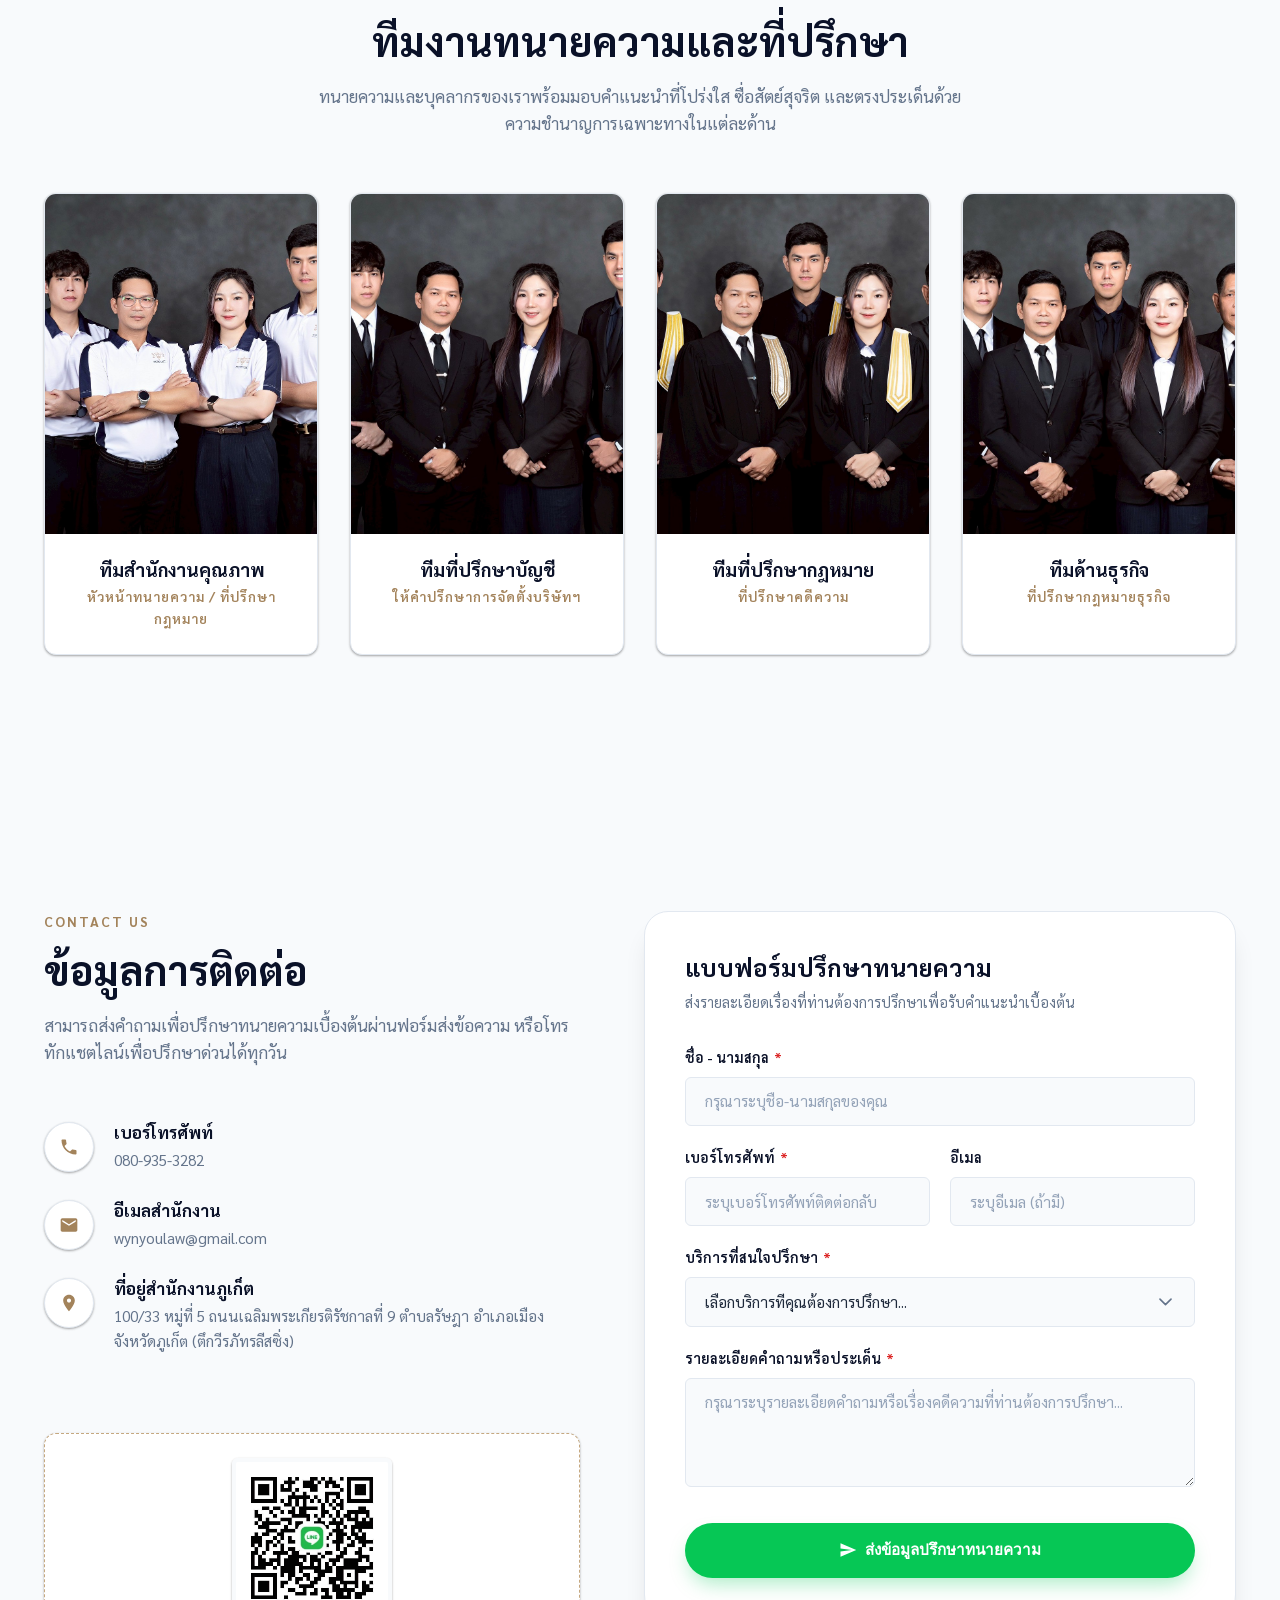
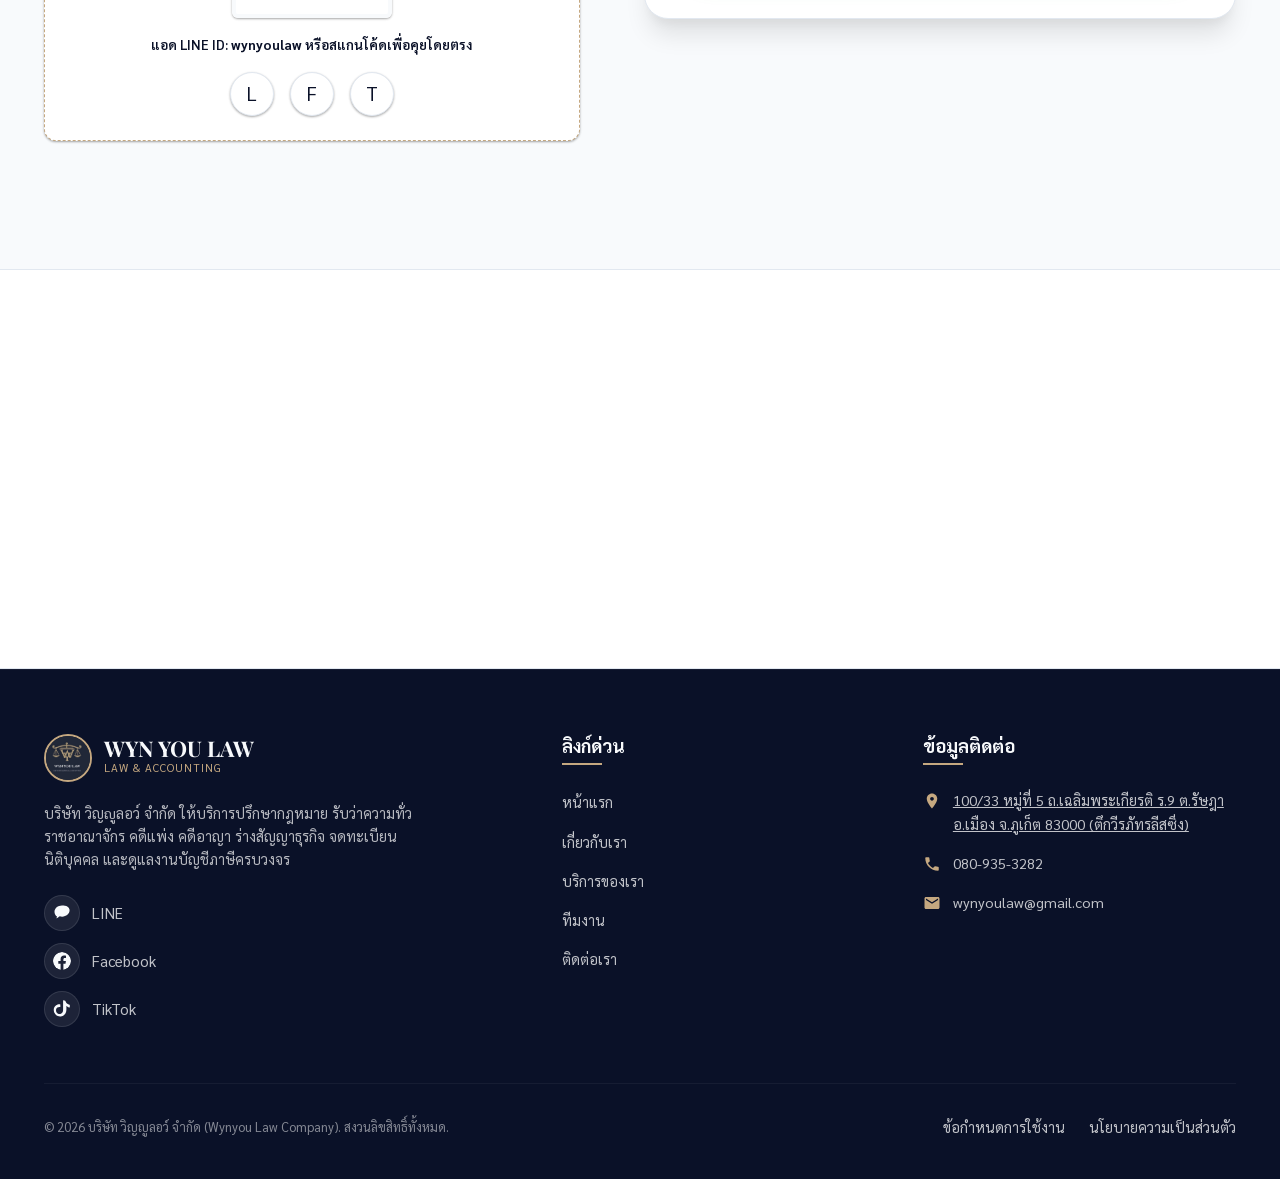
==== commit cee8adc7: "Remove PDPA Cookie Consent Banner HTML, CSS, and JS logic" ====
--- a/index.html
+++ b/index.html
@@ -831,20 +831,6 @@
     </div>
   </div>
 
-  <!-- ==========================================
-       COOKIE CONSENT BANNER (PDPA)
-       ========================================== -->
-  <div id="cookie-consent-banner" class="cookie-banner" role="dialog" aria-live="polite" aria-label="การยอมรับคุกกี้">
-    <div class="cookie-banner__text">
-      เว็บไซต์นี้ใช้คุกกี้เพื่อมอบประสบการณ์การใช้งานที่ดีที่สุดและสอดคล้องตามกฎหมาย PDPA
-      คุณสามารถศึกษารายละเอียดเพิ่มเติมได้ที่ <a href="privacy-policy.html" target="_blank">นโยบายความเป็นส่วนตัว</a>
-    </div>
-    <div class="cookie-banner__actions">
-      <button id="btn-decline-cookies" class="cookie-banner__btn cookie-banner__btn--decline">ปฏิเสธ</button>
-      <button id="btn-accept-cookies" class="cookie-banner__btn cookie-banner__btn--accept">ยอมรับทั้งหมด</button>
-    </div>
-  </div>
-
   <!-- Scripts -->
   <script src="js/script.js"></script>
 </body>
--- a/css/style.css
+++ b/css/style.css
@@ -1645,105 +1645,6 @@
 .reveal-grid--active > *:nth-child(6) { transition-delay: 0.6s; }
 
 /* ==========================================
-   COOKIE CONSENT BANNER (PDPA)
-   ========================================== */
-.cookie-banner {
-  position: fixed;
-  bottom: -150px; /* Start hidden below the screen */
-  left: 50%;
-  transform: translateX(-50%) translateY(30px);
-  width: 90%;
-  max-width: 480px;
-  background: rgba(10, 17, 40, 0.95);
-  backdrop-filter: blur(12px);
-  border: 1px solid rgba(197, 168, 128, 0.3);
-  border-radius: var(--radius-md);
-  padding: 1.5rem;
-  box-shadow: 0 15px 40px rgba(0, 0, 0, 0.5);
-  z-index: 9999;
-  opacity: 0;
-  transition: opacity 0.5s cubic-bezier(0.16, 1, 0.3, 1), 
-              transform 0.5s cubic-bezier(0.16, 1, 0.3, 1), 
-              bottom 0.5s cubic-bezier(0.16, 1, 0.3, 1);
-  display: flex;
-  flex-direction: column;
-  gap: 1.25rem;
-}
-
-.cookie-banner--active {
-  bottom: 2rem;
-  opacity: 1;
-  transform: translateX(-50%) translateY(0);
-}
-
-.cookie-banner__text {
-  color: var(--text-light);
-  font-size: 0.92rem;
-  line-height: 1.6;
-}
-
-.cookie-banner__text a {
-  color: var(--accent);
-  text-decoration: underline;
-  font-weight: 600;
-  transition: var(--transition-fast);
-}
-
-.cookie-banner__text a:hover {
-  color: var(--accent-light);
-}
-
-.cookie-banner__actions {
-  display: flex;
-  gap: 0.75rem;
-  justify-content: flex-end;
-}
-
-.cookie-banner__btn {
-  padding: 0.6rem 1.25rem;
-  font-size: 0.88rem;
-  border-radius: 50px;
-  font-weight: 600;
-  cursor: pointer;
-  transition: var(--transition-smooth);
-}
-
-.cookie-banner__btn--accept {
-  background: linear-gradient(135deg, var(--accent), var(--accent-dark));
-  color: var(--primary);
-  border: none;
-  box-shadow: var(--shadow-gold);
-}
-
-.cookie-banner__btn--accept:hover {
-  transform: translateY(-2px);
-  box-shadow: 0 8px 20px -5px rgba(197, 168, 128, 0.5);
-  background: linear-gradient(135deg, var(--accent-light), var(--accent));
-}
-
-.cookie-banner__btn--decline {
-  background: transparent;
-  border: 1px solid rgba(255, 255, 255, 0.2);
-  color: rgba(255, 255, 255, 0.8);
-}
-
-.cookie-banner__btn--decline:hover {
-  border-color: rgba(255, 255, 255, 0.5);
-  color: var(--text-light);
-}
-
-@media (min-width: 768px) {
-  .cookie-banner {
-    left: auto;
-    right: 2rem;
-    transform: translateY(30px);
-  }
-  .cookie-banner--active {
-    transform: translateY(0);
-  }
-}
-
-/* ==========================================
    FOOTER SOCIAL MEDIA LINKS
    ========================================== */
 .footer__socials {
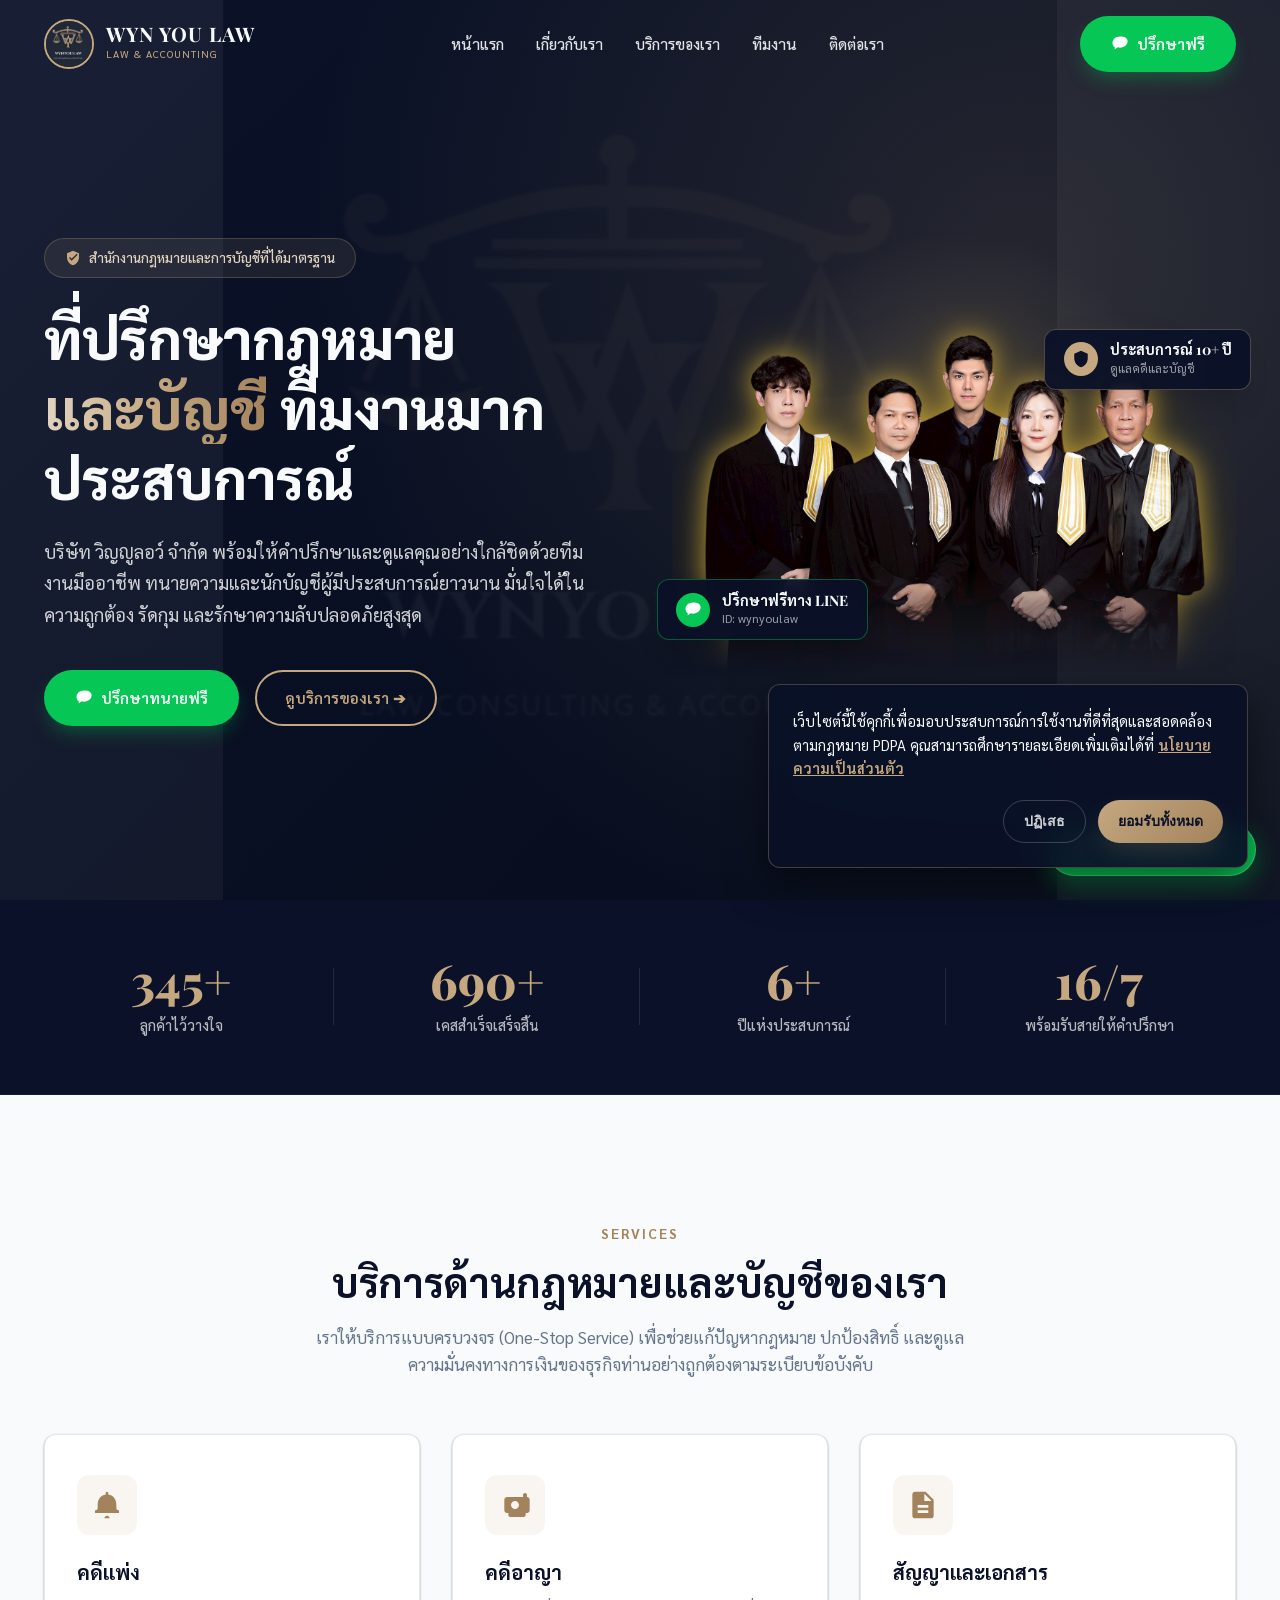
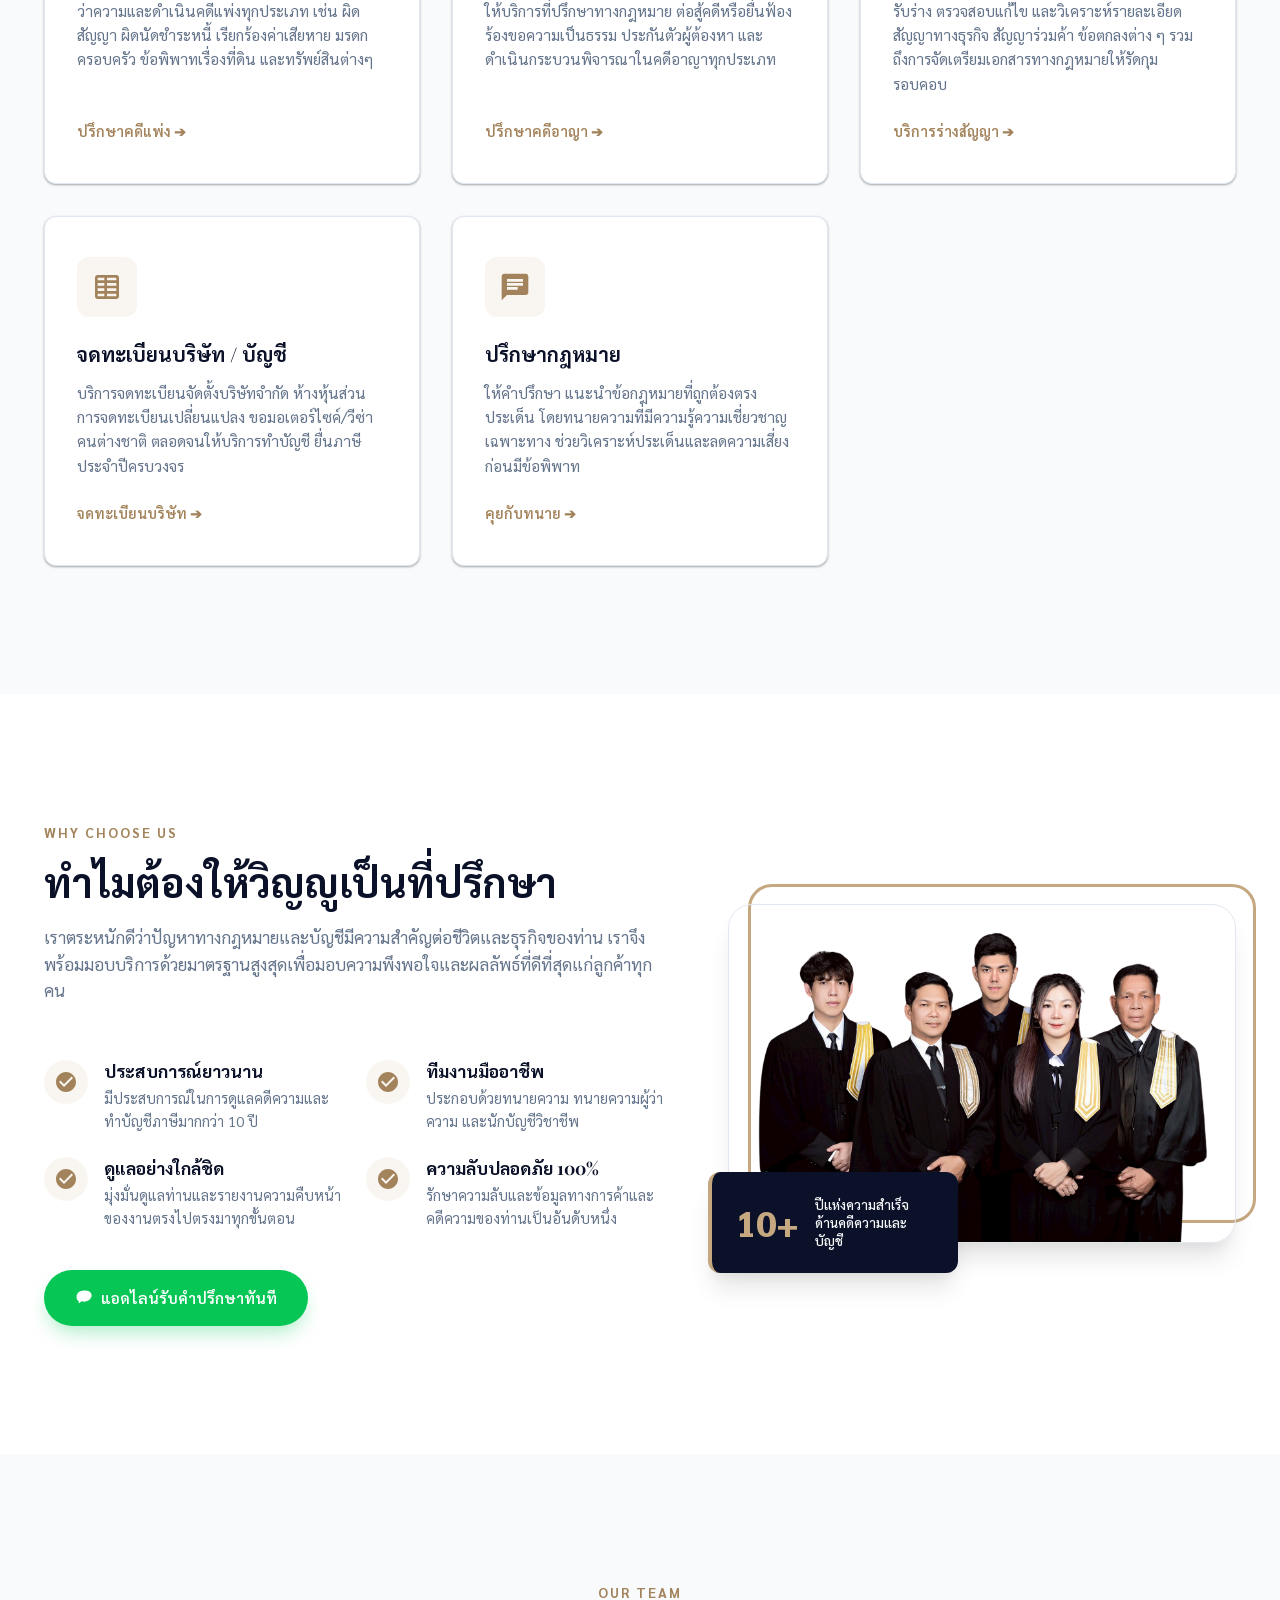
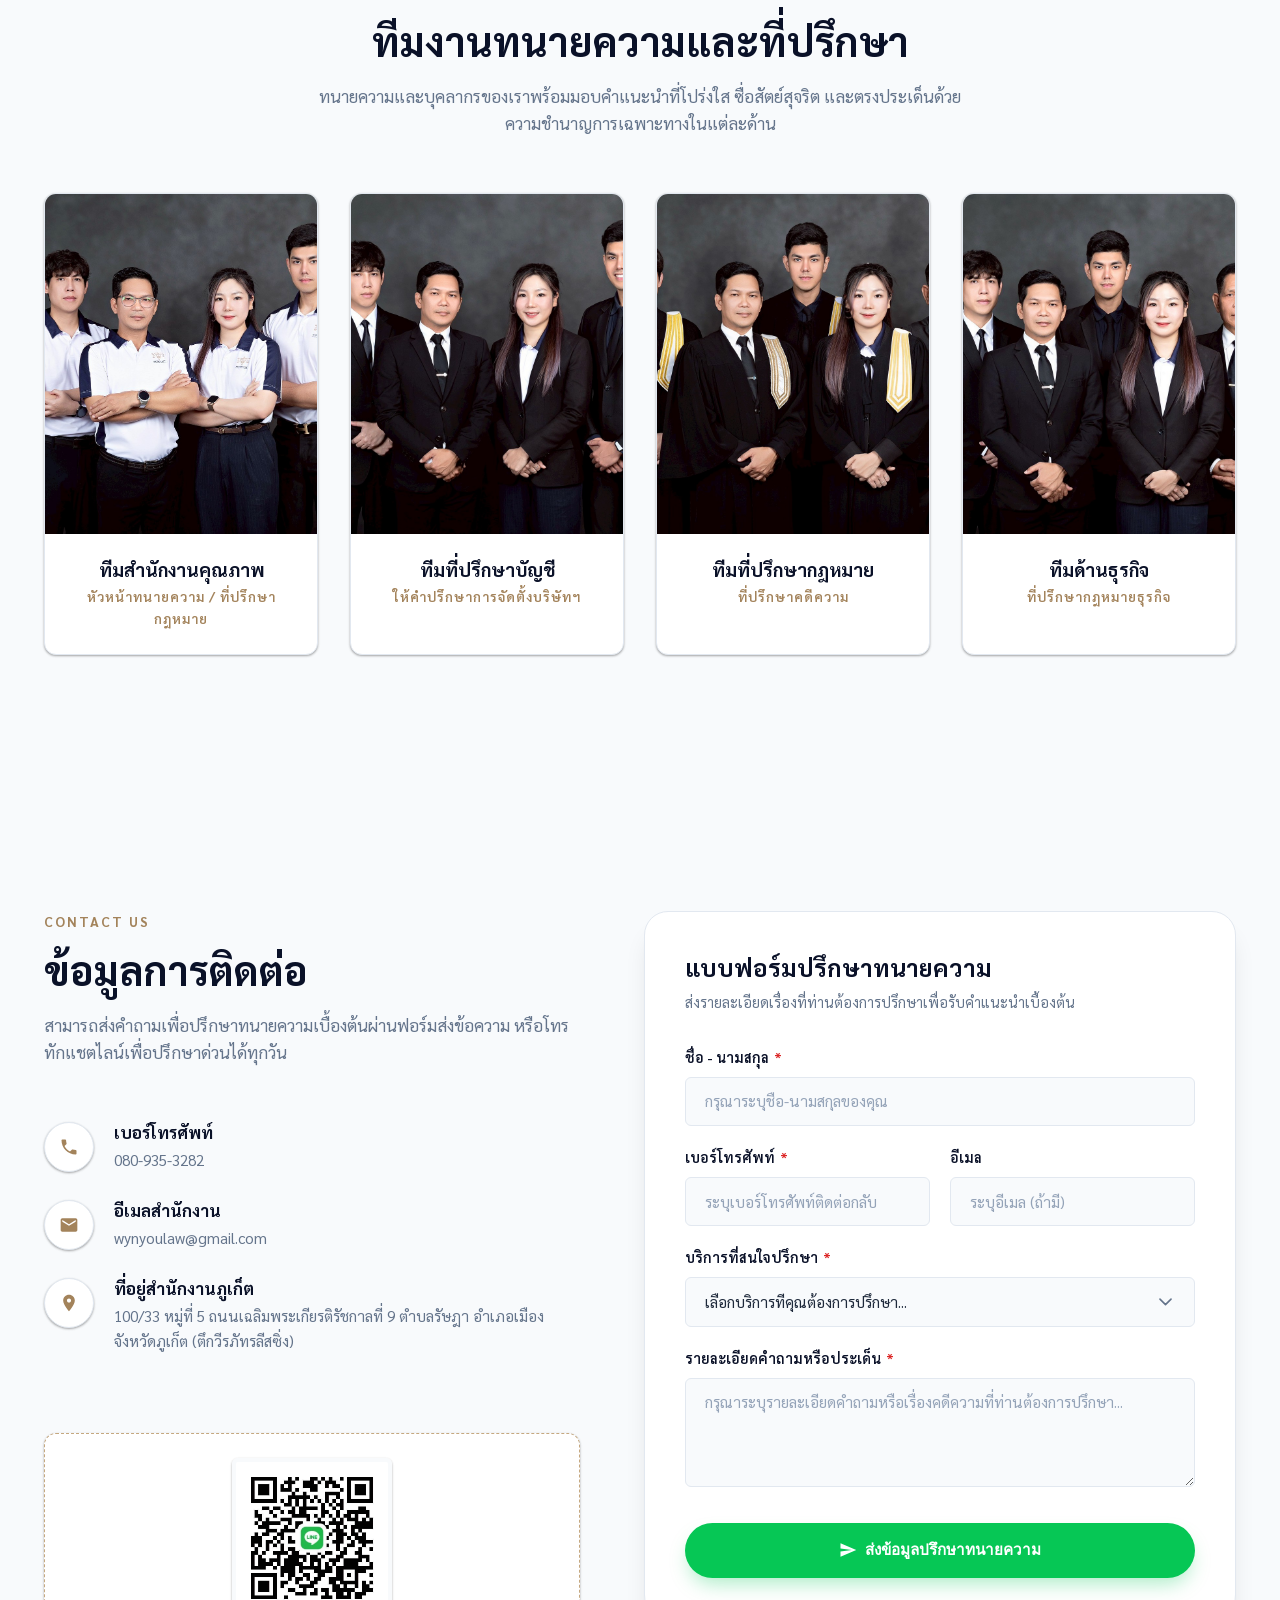
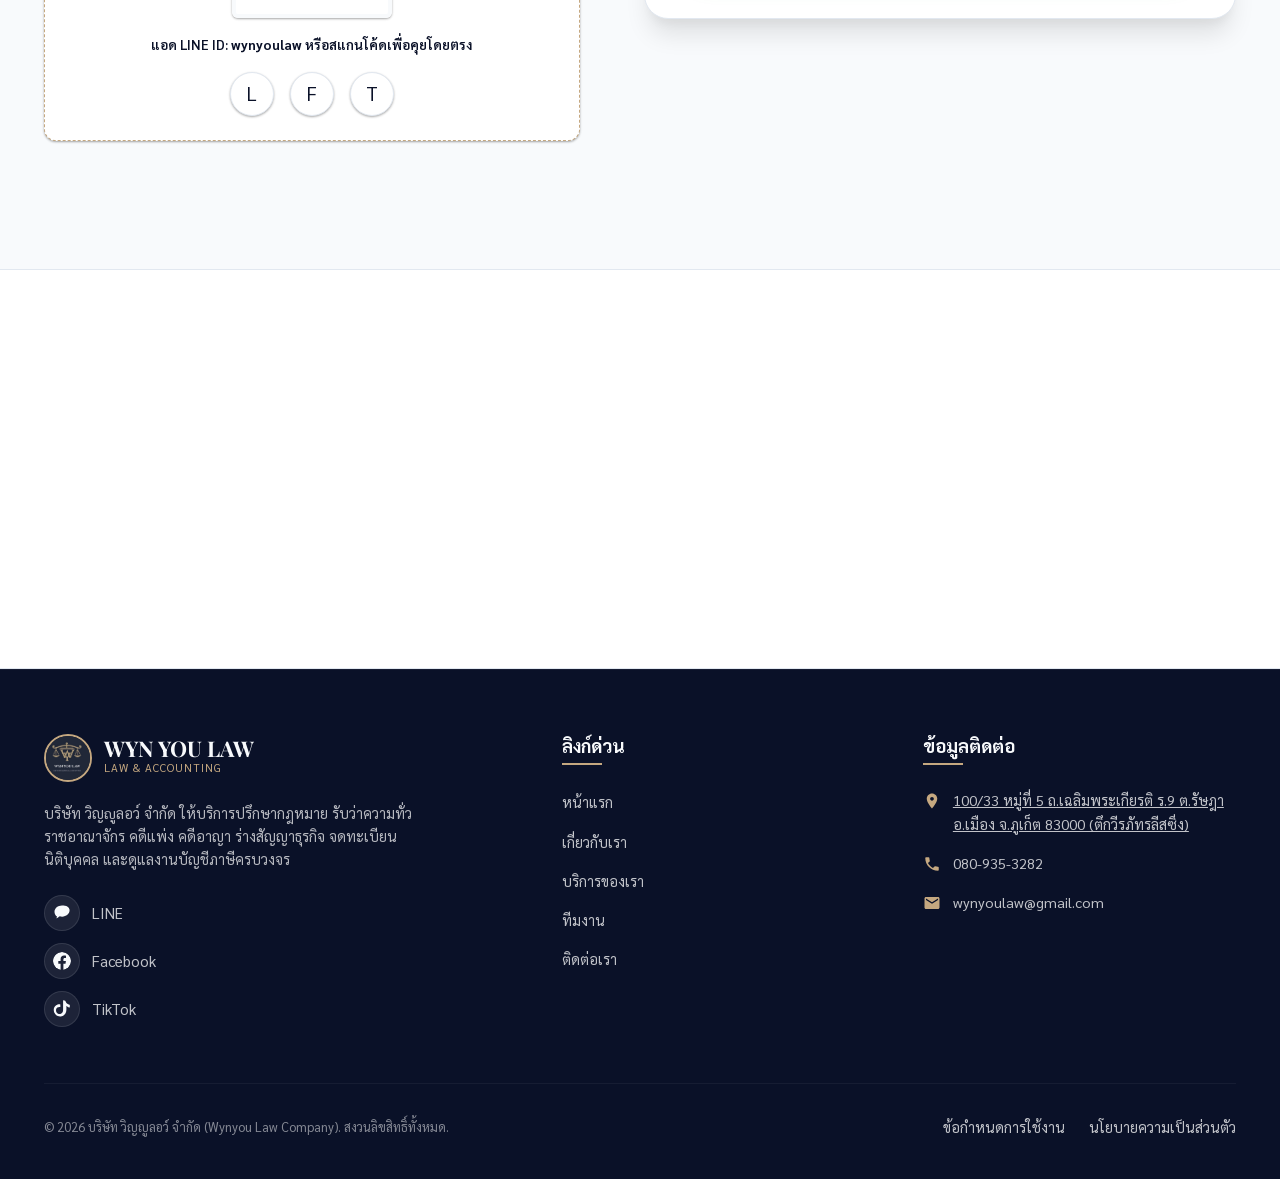
==== commit 77d8b9ad: "Revert "Remove PDPA Cookie Consent Banner HTML, CSS, and JS logic" This reverts commit cee8adc77715f" ====
--- a/index.html
+++ b/index.html
@@ -831,6 +831,20 @@
     </div>
   </div>
 
+  <!-- ==========================================
+       COOKIE CONSENT BANNER (PDPA)
+       ========================================== -->
+  <div id="cookie-consent-banner" class="cookie-banner" role="dialog" aria-live="polite" aria-label="การยอมรับคุกกี้">
+    <div class="cookie-banner__text">
+      เว็บไซต์นี้ใช้คุกกี้เพื่อมอบประสบการณ์การใช้งานที่ดีที่สุดและสอดคล้องตามกฎหมาย PDPA
+      คุณสามารถศึกษารายละเอียดเพิ่มเติมได้ที่ <a href="privacy-policy.html" target="_blank">นโยบายความเป็นส่วนตัว</a>
+    </div>
+    <div class="cookie-banner__actions">
+      <button id="btn-decline-cookies" class="cookie-banner__btn cookie-banner__btn--decline">ปฏิเสธ</button>
+      <button id="btn-accept-cookies" class="cookie-banner__btn cookie-banner__btn--accept">ยอมรับทั้งหมด</button>
+    </div>
+  </div>
+
   <!-- Scripts -->
   <script src="js/script.js"></script>
 </body>
--- a/css/style.css
+++ b/css/style.css
@@ -1645,6 +1645,105 @@
 .reveal-grid--active > *:nth-child(6) { transition-delay: 0.6s; }
 
 /* ==========================================
+   COOKIE CONSENT BANNER (PDPA)
+   ========================================== */
+.cookie-banner {
+  position: fixed;
+  bottom: -150px; /* Start hidden below the screen */
+  left: 50%;
+  transform: translateX(-50%) translateY(30px);
+  width: 90%;
+  max-width: 480px;
+  background: rgba(10, 17, 40, 0.95);
+  backdrop-filter: blur(12px);
+  border: 1px solid rgba(197, 168, 128, 0.3);
+  border-radius: var(--radius-md);
+  padding: 1.5rem;
+  box-shadow: 0 15px 40px rgba(0, 0, 0, 0.5);
+  z-index: 9999;
+  opacity: 0;
+  transition: opacity 0.5s cubic-bezier(0.16, 1, 0.3, 1), 
+              transform 0.5s cubic-bezier(0.16, 1, 0.3, 1), 
+              bottom 0.5s cubic-bezier(0.16, 1, 0.3, 1);
+  display: flex;
+  flex-direction: column;
+  gap: 1.25rem;
+}
+
+.cookie-banner--active {
+  bottom: 2rem;
+  opacity: 1;
+  transform: translateX(-50%) translateY(0);
+}
+
+.cookie-banner__text {
+  color: var(--text-light);
+  font-size: 0.92rem;
+  line-height: 1.6;
+}
+
+.cookie-banner__text a {
+  color: var(--accent);
+  text-decoration: underline;
+  font-weight: 600;
+  transition: var(--transition-fast);
+}
+
+.cookie-banner__text a:hover {
+  color: var(--accent-light);
+}
+
+.cookie-banner__actions {
+  display: flex;
+  gap: 0.75rem;
+  justify-content: flex-end;
+}
+
+.cookie-banner__btn {
+  padding: 0.6rem 1.25rem;
+  font-size: 0.88rem;
+  border-radius: 50px;
+  font-weight: 600;
+  cursor: pointer;
+  transition: var(--transition-smooth);
+}
+
+.cookie-banner__btn--accept {
+  background: linear-gradient(135deg, var(--accent), var(--accent-dark));
+  color: var(--primary);
+  border: none;
+  box-shadow: var(--shadow-gold);
+}
+
+.cookie-banner__btn--accept:hover {
+  transform: translateY(-2px);
+  box-shadow: 0 8px 20px -5px rgba(197, 168, 128, 0.5);
+  background: linear-gradient(135deg, var(--accent-light), var(--accent));
+}
+
+.cookie-banner__btn--decline {
+  background: transparent;
+  border: 1px solid rgba(255, 255, 255, 0.2);
+  color: rgba(255, 255, 255, 0.8);
+}
+
+.cookie-banner__btn--decline:hover {
+  border-color: rgba(255, 255, 255, 0.5);
+  color: var(--text-light);
+}
+
+@media (min-width: 768px) {
+  .cookie-banner {
+    left: auto;
+    right: 2rem;
+    transform: translateY(30px);
+  }
+  .cookie-banner--active {
+    transform: translateY(0);
+  }
+}
+
+/* ==========================================
    FOOTER SOCIAL MEDIA LINKS
    ========================================== */
 .footer__socials {
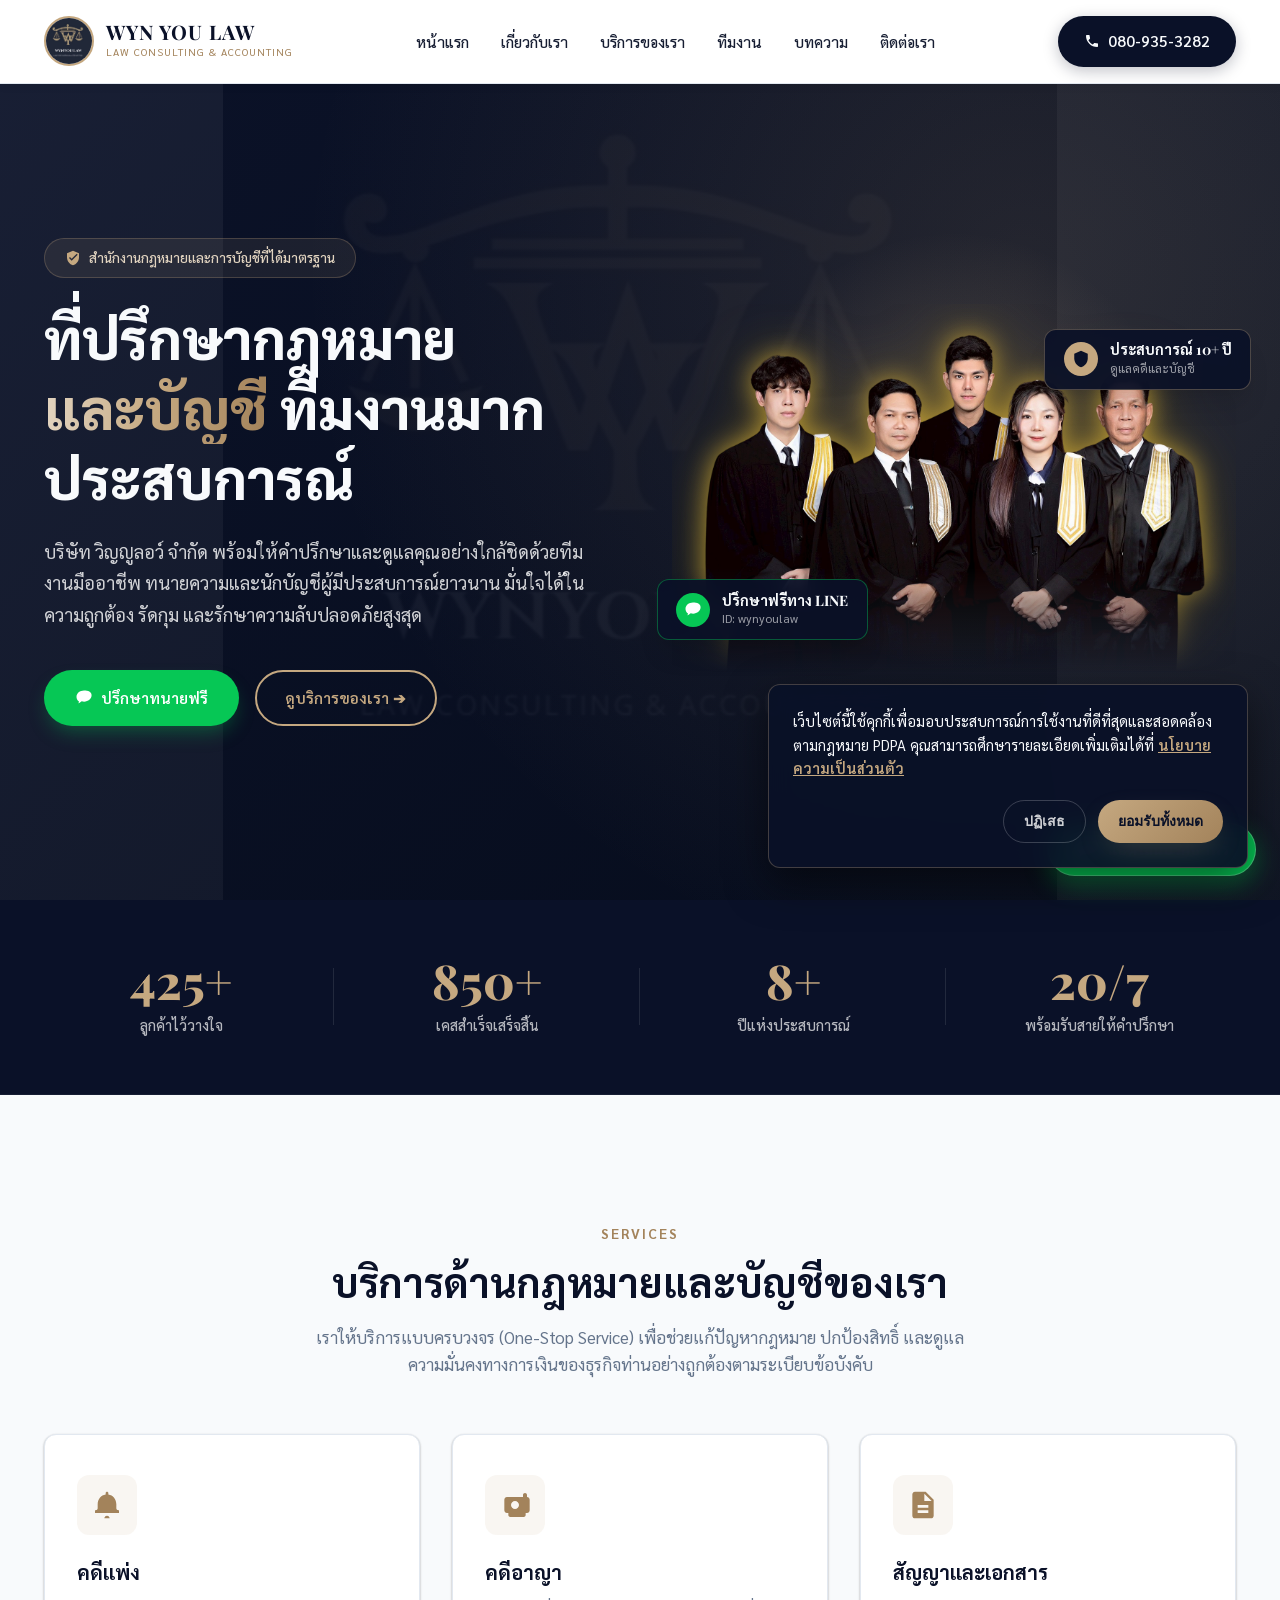
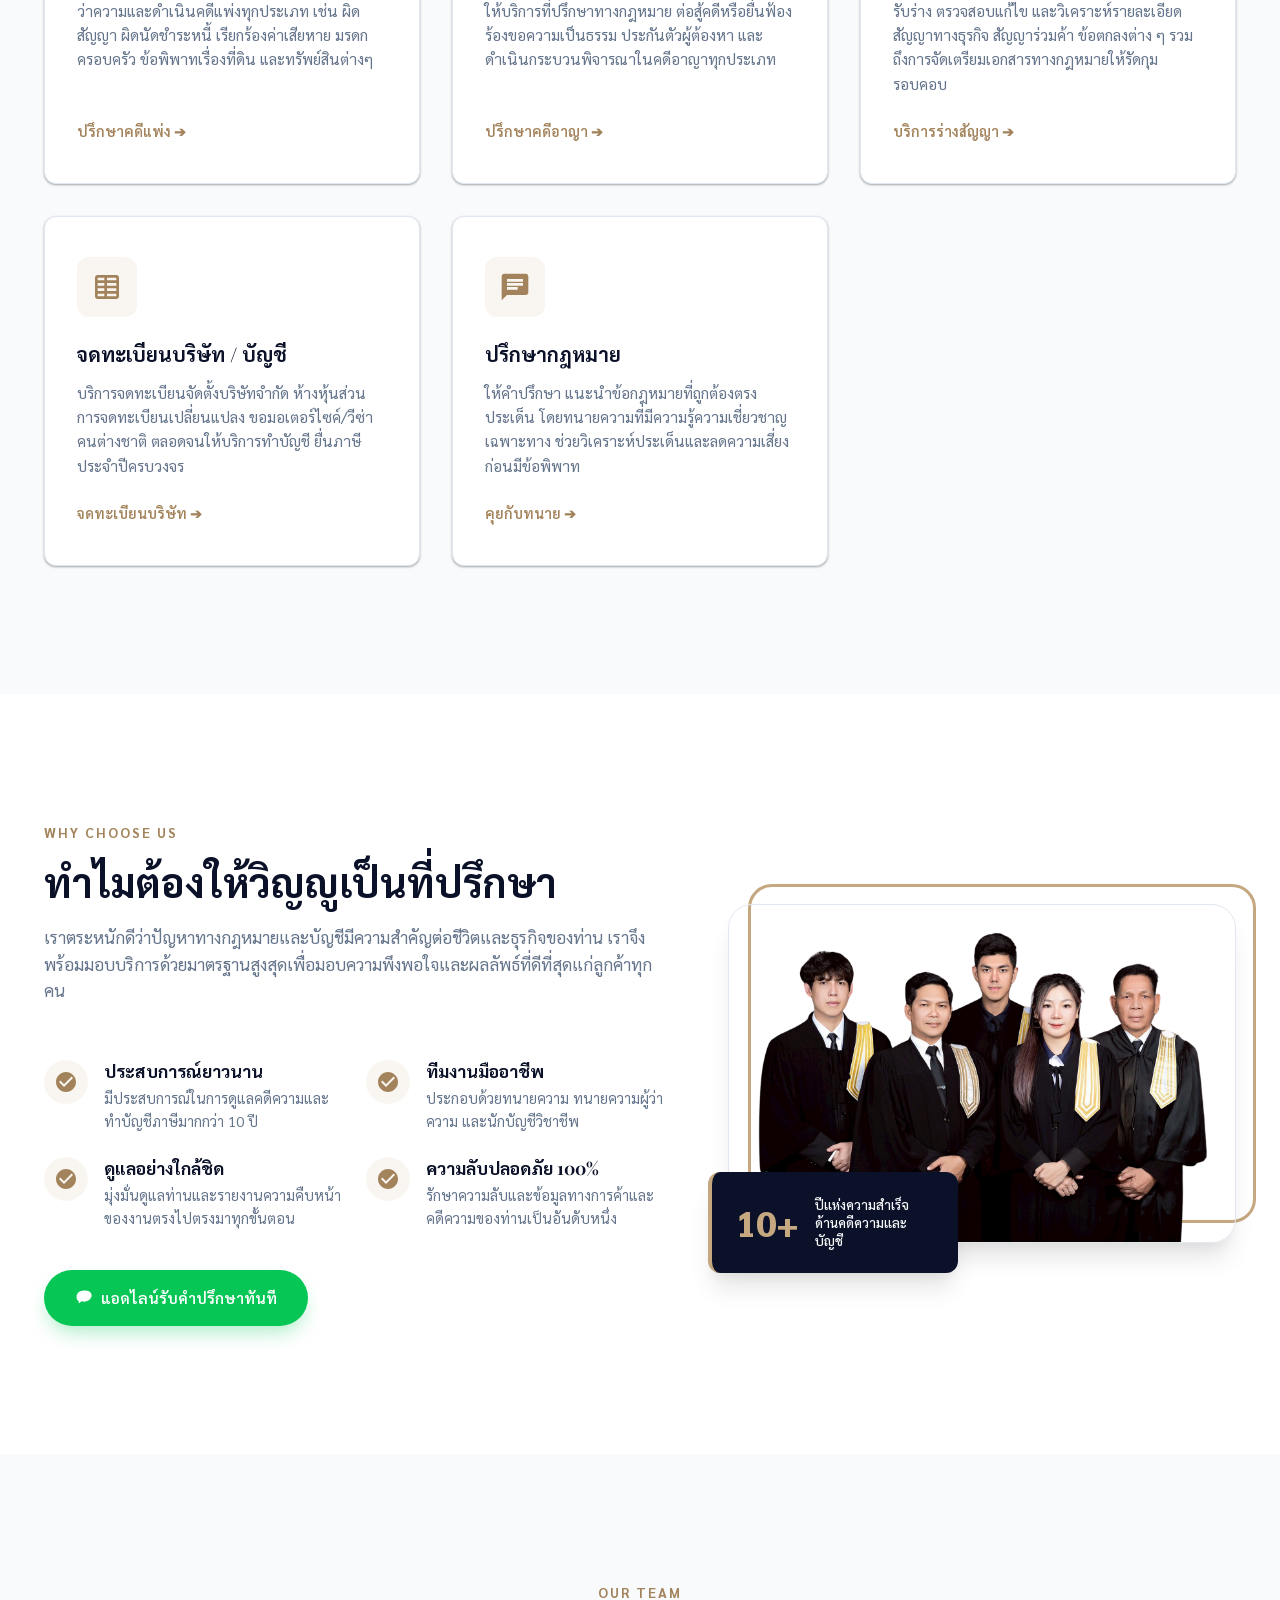
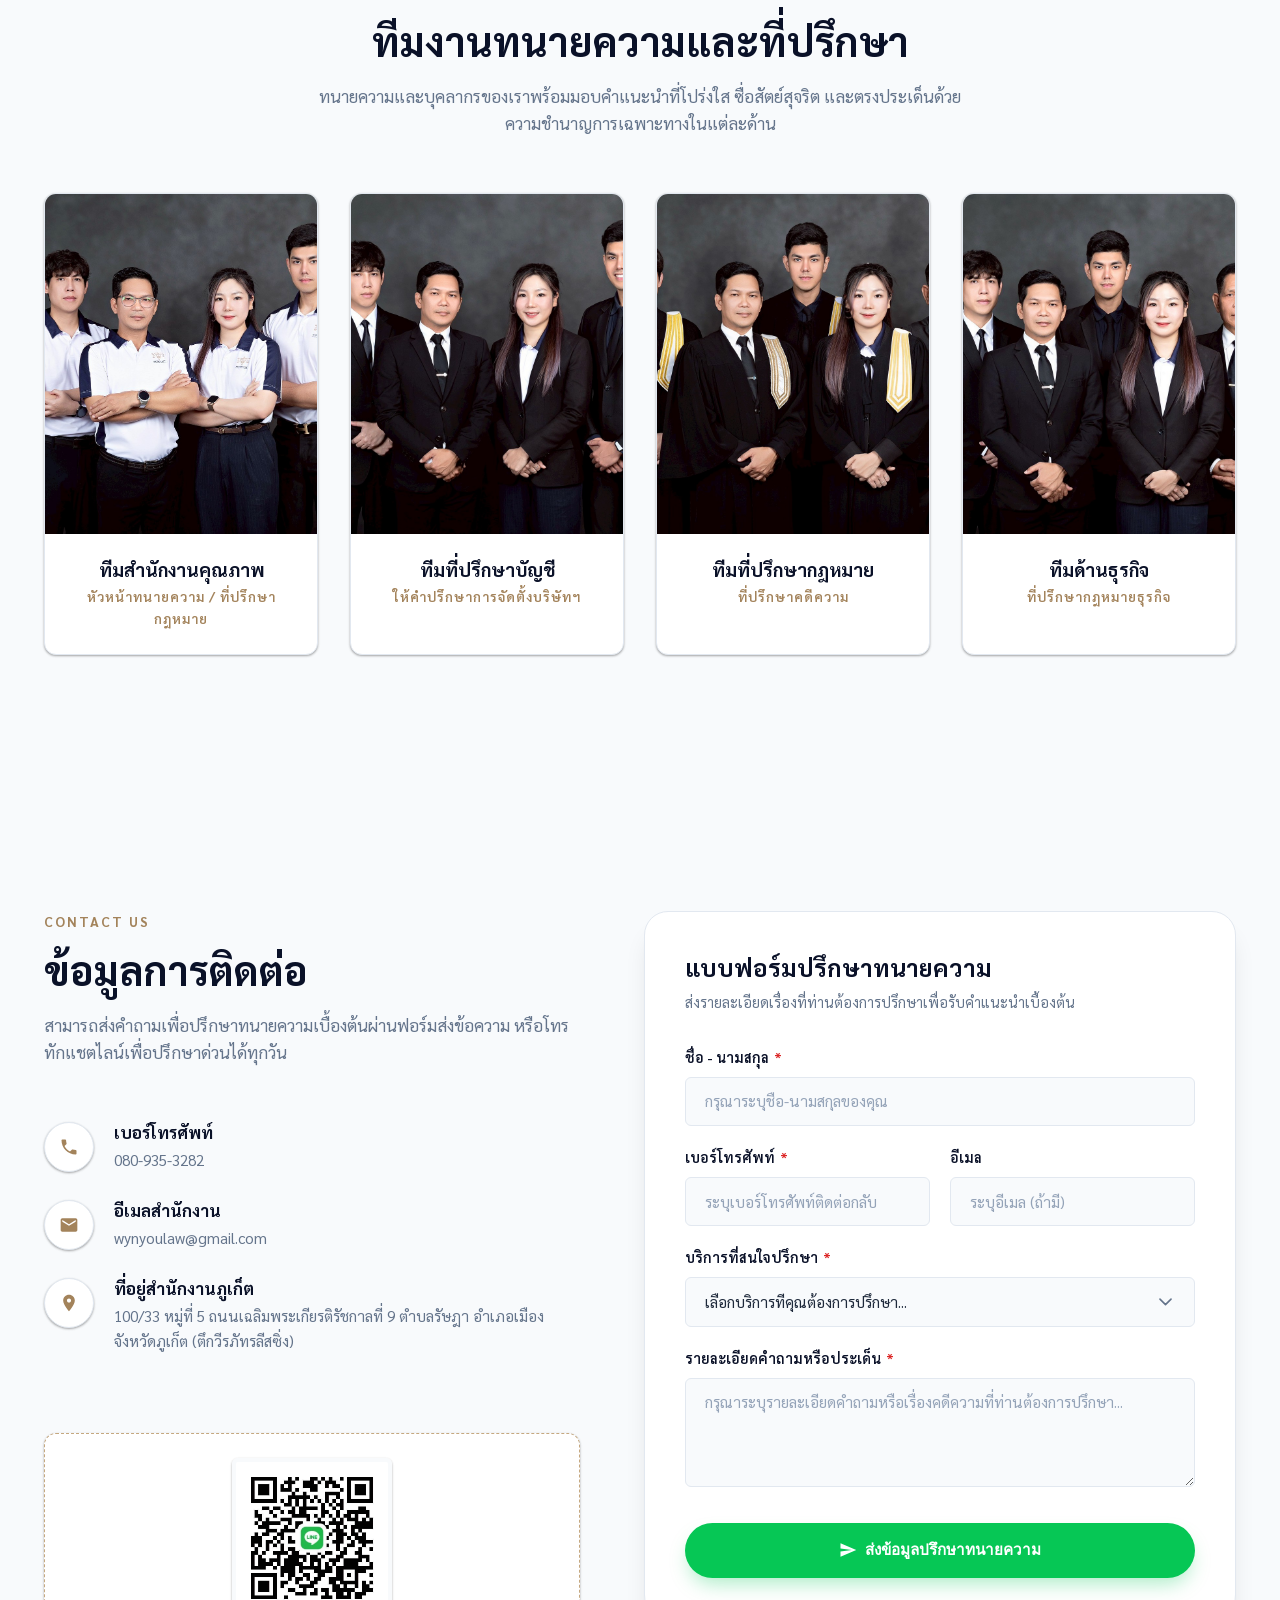
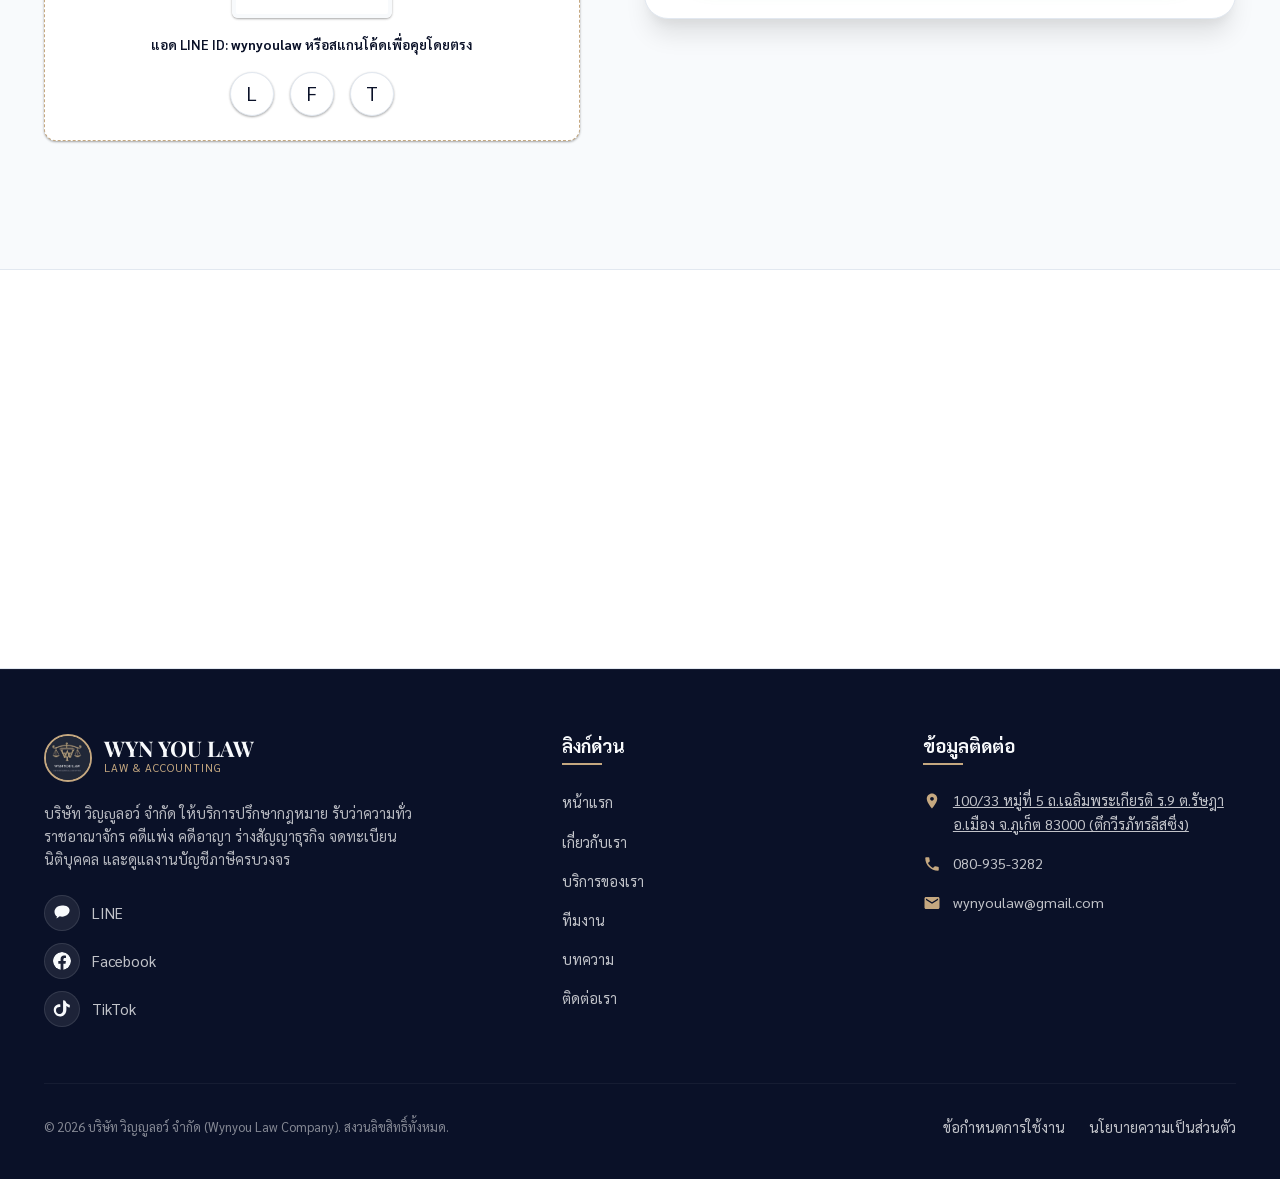
==== commit 015aaec7: "12546" ====
--- a/index.html
+++ b/index.html
@@ -95,28 +95,27 @@
           <img src="images/logo.jpg" alt="WYN YOU LAW Logo" class="header__logo-img">
           <div class="header__brand">
             <h2 class="header__brand-name">WYN YOU LAW</h2>
-            <p class="header__brand-sub">Law & Accounting</p>
+            <p class="header__brand-sub">LAW CONSULTING & ACCOUNTING</p>
           </div>
         </a>
 
-        <!-- Desktop Navigation Menu (Articles removed) -->
+        <!-- Desktop Navigation Menu -->
         <ul class="header__menu">
           <li><a href="#top-header" class="header__link header__link--active" id="link-home">หน้าแรก</a></li>
           <li><a href="#about" class="header__link" id="link-about">เกี่ยวกับเรา</a></li>
           <li><a href="#services" class="header__link" id="link-services">บริการของเรา</a></li>
           <li><a href="#team" class="header__link" id="link-team">ทีมงาน</a></li>
+          <li><a href="#" class="header__link" id="link-blog">บทความ</a></li>
           <li><a href="#contact" class="header__link" id="link-contact">ติดต่อเรา</a></li>
         </ul>
 
         <!-- Desktop Call to Action Button -->
         <div class="header__cta">
-          <a href="https://line.me/ti/p/6KD_pWmbr4" target="_blank" rel="noopener noreferrer" class="btn btn--line"
-            id="btn-header-consult">
-            <svg width="18" height="18" fill="currentColor" viewBox="0 0 24 24" xmlns="http://www.w3.org/2000/svg">
-              <path
-                d="M12 2C6.48 2 2 5.82 2 10.5c0 2.5 1.28 4.73 3.33 6.13-.15.53-.55 1.93-.63 2.23-.1.35.08.35.38.2.25-.13 2.8-1.85 3.92-2.6 1 .27 2.05.42 3.12.42 5.52 0 10-3.82 10-8.5S17.52 2 12 2z" />
+          <a href="tel:080-935-3282" class="btn btn--phone" id="btn-header-consult">
+            <svg width="16" height="16" fill="currentColor" viewBox="0 0 24 24" xmlns="http://www.w3.org/2000/svg">
+              <path d="M6.62 10.79c1.44 2.83 3.76 5.14 6.59 6.59l2.2-2.2c.27-.27.67-.36 1.02-.24 1.12.37 2.33.57 3.57.57.55 0 1 .45 1 1V20c0 .55-.45 1-1 1-9.39 0-17-7.61-17-17 0-.55.45-1 1-1h3.5c.55 0 1 .45 1 1 0 1.25.2 2.45.57 3.57.11.35.03.74-.25 1.02l-2.2 2.2z"/>
             </svg>
-            ปรึกษาฟรี
+            080-935-3282
           </a>
         </div>
 
@@ -131,13 +130,14 @@
     </div>
   </header>
 
-  <!-- Mobile Sidebar Drawer (Articles removed) -->
+  <!-- Mobile Sidebar Drawer -->
   <div class="sidebar" id="mobile-sidebar">
     <ul class="sidebar__menu">
       <li><a href="#top-header" class="sidebar__link sidebar__link--active" id="mob-link-home">หน้าแรก</a></li>
       <li><a href="#about" class="sidebar__link" id="mob-link-about">เกี่ยวกับเรา</a></li>
       <li><a href="#services" class="sidebar__link" id="mob-link-services">บริการของเรา</a></li>
       <li><a href="#team" class="sidebar__link" id="mob-link-team">ทีมงาน</a></li>
+      <li><a href="#" class="sidebar__link" id="mob-link-blog">บทความ</a></li>
       <li><a href="#contact" class="sidebar__link" id="mob-link-contact">ติดต่อเรา</a></li>
     </ul>
     <a href="https://line.me/ti/p/6KD_pWmbr4" target="_blank" rel="noopener noreferrer" class="btn btn--line btn--full"
@@ -746,7 +746,7 @@
           </div>
         </div>
 
-        <!-- Quick Links (Articles link removed) -->
+        <!-- Quick Links -->
         <div>
           <h3 class="footer__title">ลิงก์ด่วน</h3>
           <ul class="footer__links">
@@ -754,6 +754,7 @@
             <li><a href="#about" class="footer__link" id="footer-link-about">เกี่ยวกับเรา</a></li>
             <li><a href="#services" class="footer__link" id="footer-link-services">บริการของเรา</a></li>
             <li><a href="#team" class="footer__link" id="footer-link-team">ทีมงาน</a></li>
+            <li><a href="#" class="footer__link" id="footer-link-blog">บทความ</a></li>
             <li><a href="#contact" class="footer__link" id="footer-link-contact">ติดต่อเรา</a></li>
           </ul>
         </div>
--- a/css/style.css
+++ b/css/style.css
@@ -183,6 +183,23 @@
   transform: translateY(-3px);
 }
 
+.btn--phone {
+  background-color: var(--primary);
+  color: var(--text-light);
+  box-shadow: 0 4px 15px rgba(10, 17, 40, 0.25);
+  padding: 0.7rem 1.5rem;
+  font-size: 0.95rem;
+  border-radius: 50px;
+  border: 2px solid transparent;
+}
+
+.btn--phone:hover {
+  background-color: var(--accent);
+  color: var(--primary);
+  transform: translateY(-3px);
+  box-shadow: var(--shadow-gold);
+}
+
 .btn--full {
   display: flex;
   width: 100%;
@@ -243,12 +260,16 @@
   z-index: 1000;
   transition: var(--transition-smooth);
   padding: 1rem 0;
+  background-color: var(--bg-white);
+  border-bottom: 1px solid var(--border-color);
+  box-shadow: 0 2px 10px rgba(0, 0, 0, 0.05);
 }
 
 .header--scrolled {
-  background: rgba(10, 17, 40, 0.95);
+  background: rgba(255, 255, 255, 0.98);
   backdrop-filter: blur(12px);
-  border-bottom: 1px solid rgba(255, 255, 255, 0.1);
+  border-bottom: 1px solid var(--border-color);
+  box-shadow: 0 4px 20px rgba(0, 0, 0, 0.08);
   padding: 0.6rem 0;
 }
 
@@ -279,7 +300,7 @@
 }
 
 .header__brand {
-  color: var(--text-light);
+  color: var(--primary);
 }
 
 .header__brand-name {
@@ -292,7 +313,7 @@
 
 .header__brand-sub {
   font-size: 0.65rem;
-  color: var(--accent);
+  color: var(--accent-dark);
   text-transform: uppercase;
   letter-spacing: 1px;
   margin-top: 2px;
@@ -305,17 +326,17 @@
 }
 
 .header__link {
-  color: var(--text-light);
+  color: var(--primary);
   font-size: 0.95rem;
   font-weight: 500;
   position: relative;
   padding: 0.25rem 0;
-  opacity: 0.9;
+  opacity: 0.95;
 }
 
 .header__link:hover {
   opacity: 1;
-  color: var(--accent);
+  color: var(--accent-dark);
 }
 
 .header__link::after {
@@ -325,7 +346,7 @@
   left: 0;
   width: 0;
   height: 2px;
-  background: var(--accent);
+  background: var(--accent-dark);
   transition: var(--transition-fast);
 }
 
@@ -334,7 +355,7 @@
 }
 
 .header__link--active {
-  color: var(--accent);
+  color: var(--accent-dark);
   opacity: 1;
 }
 
@@ -362,7 +383,7 @@
 .header__burger span {
   width: 100%;
   height: 2px;
-  background-color: var(--text-light);
+  background-color: var(--primary);
   transition: var(--transition-smooth);
   border-radius: 2px;
 }
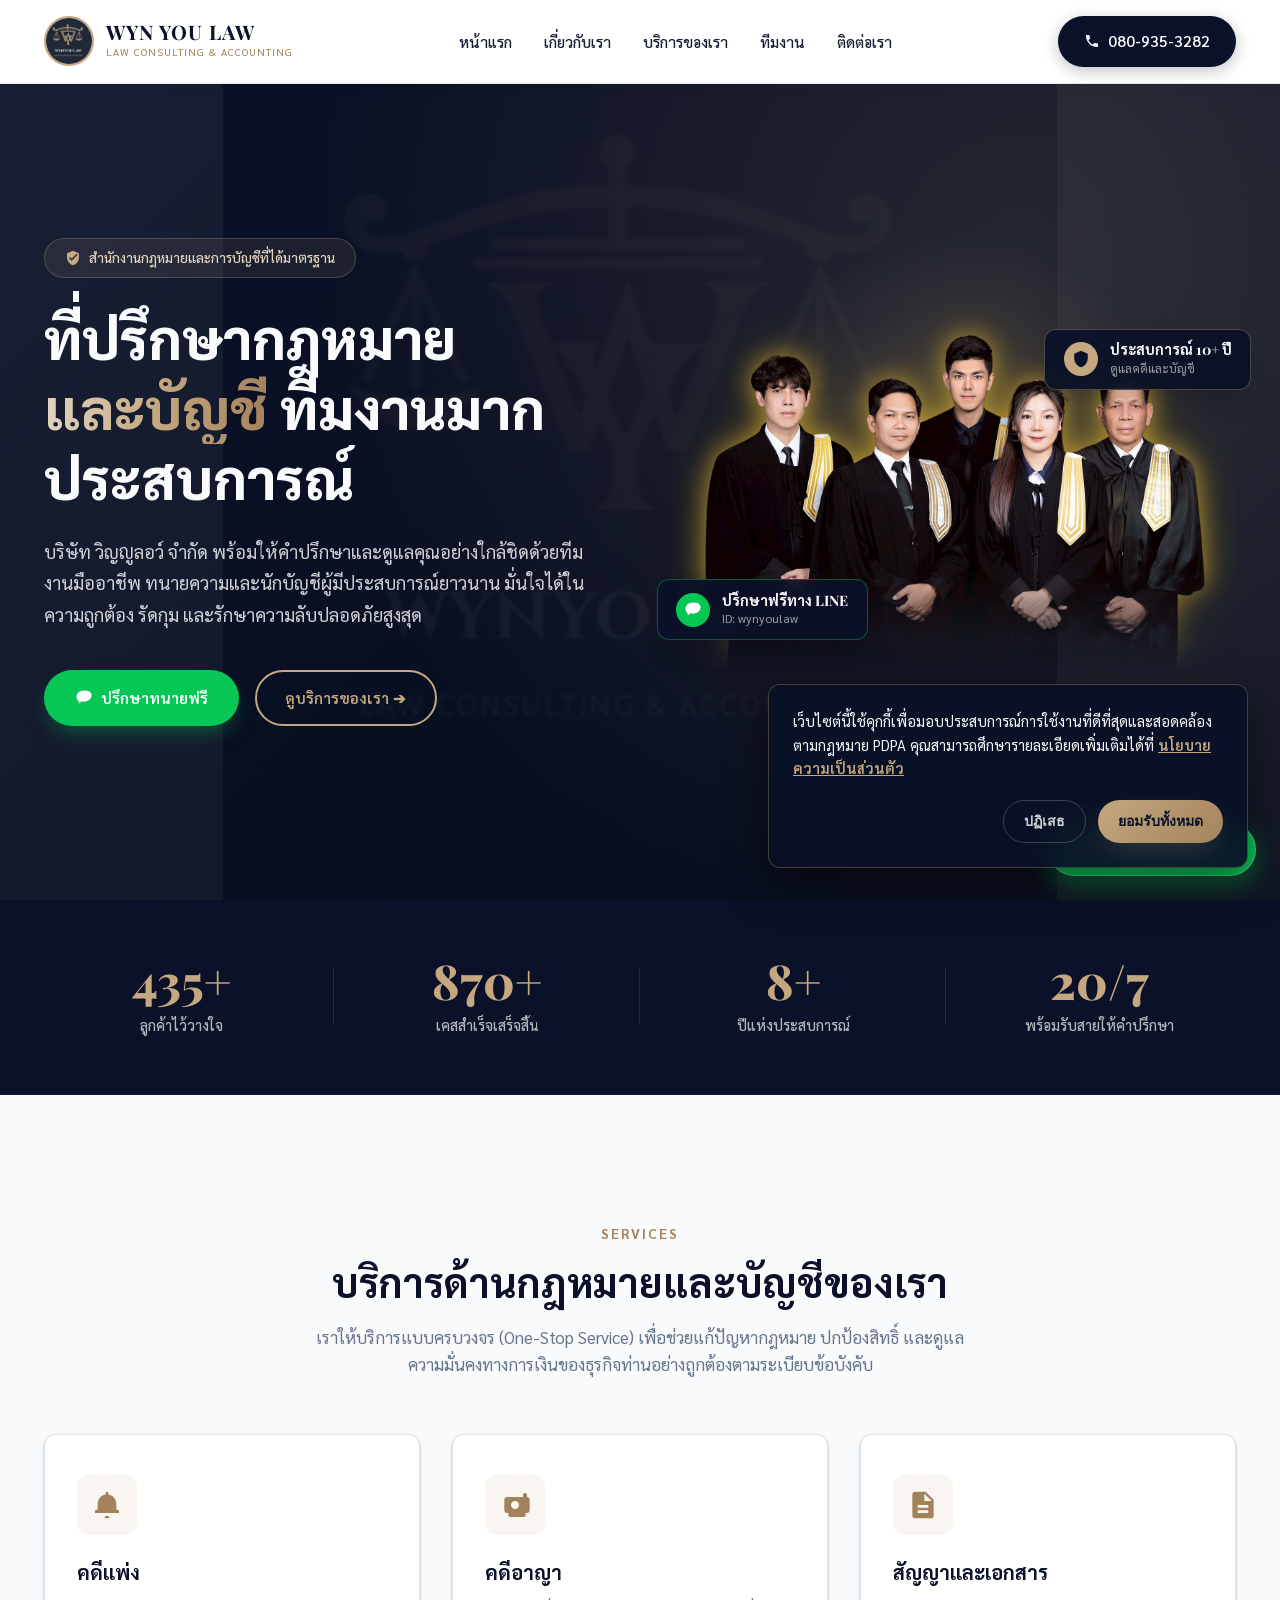
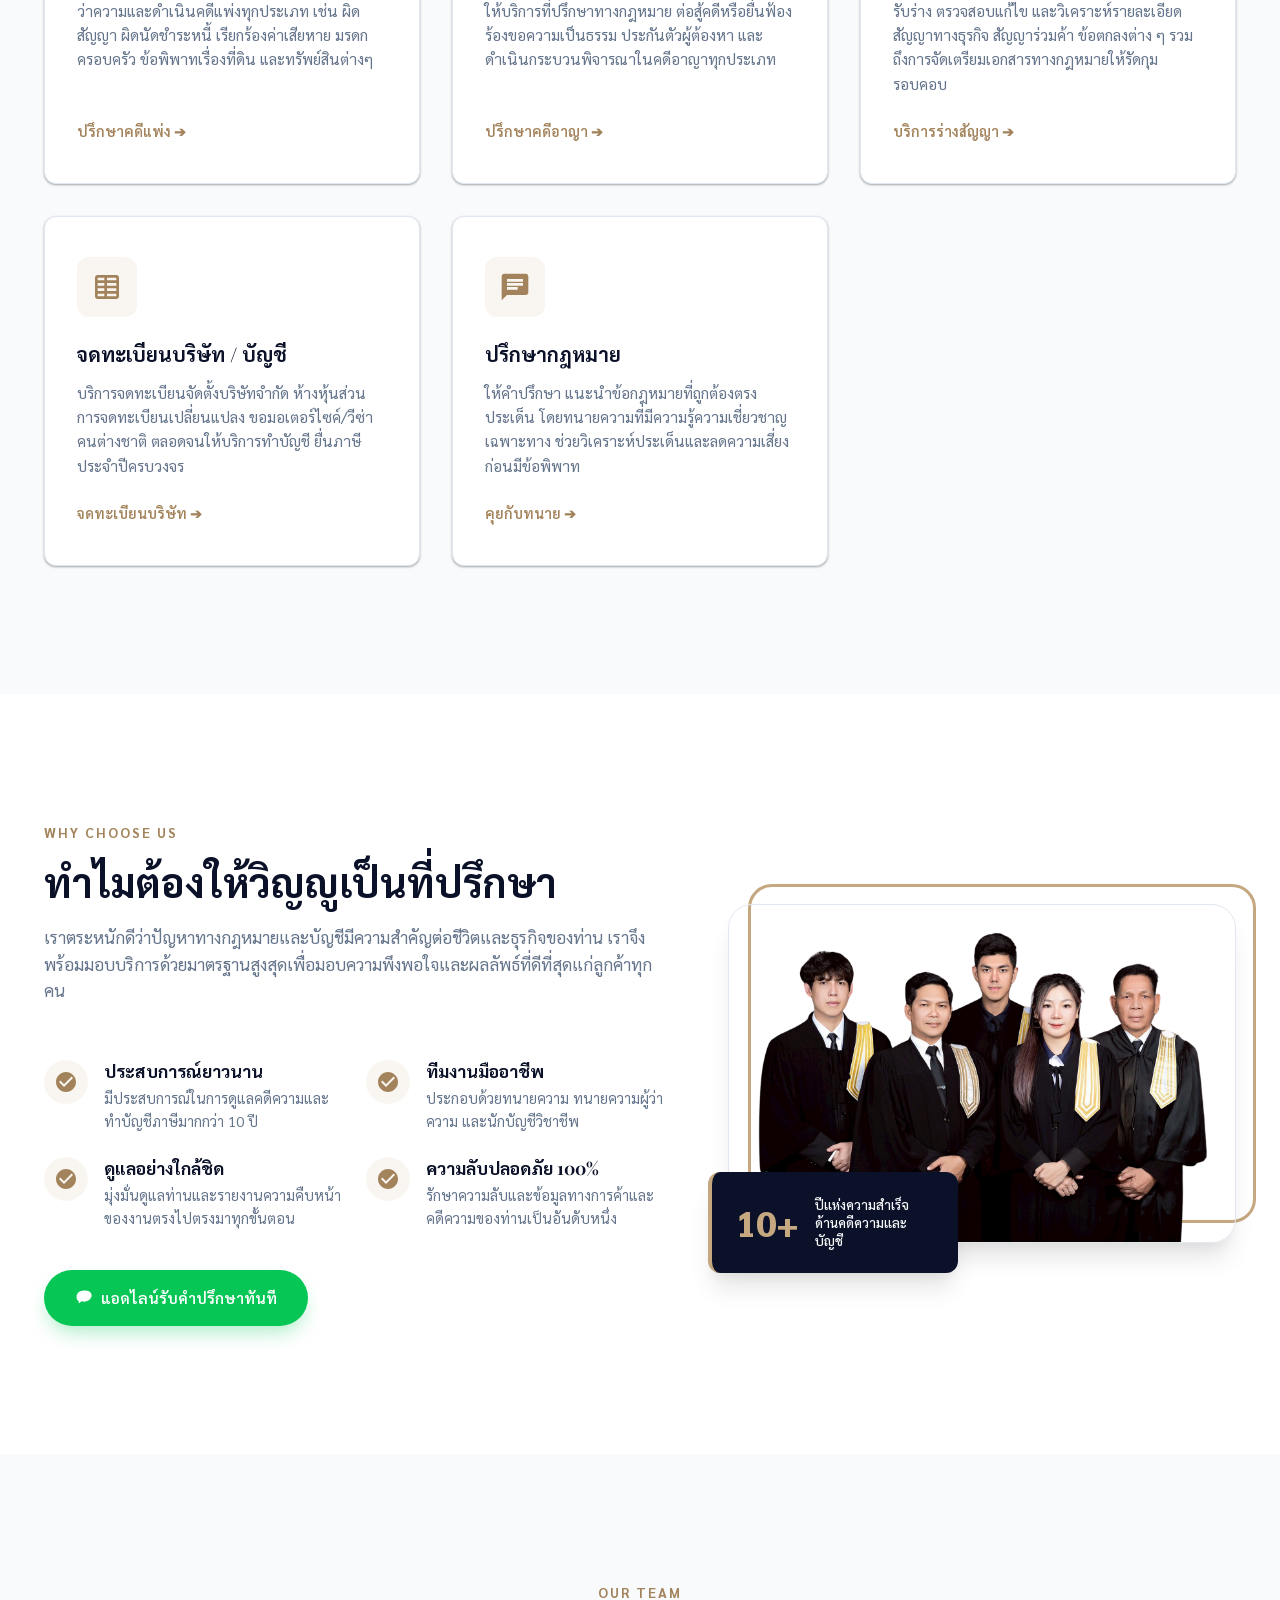
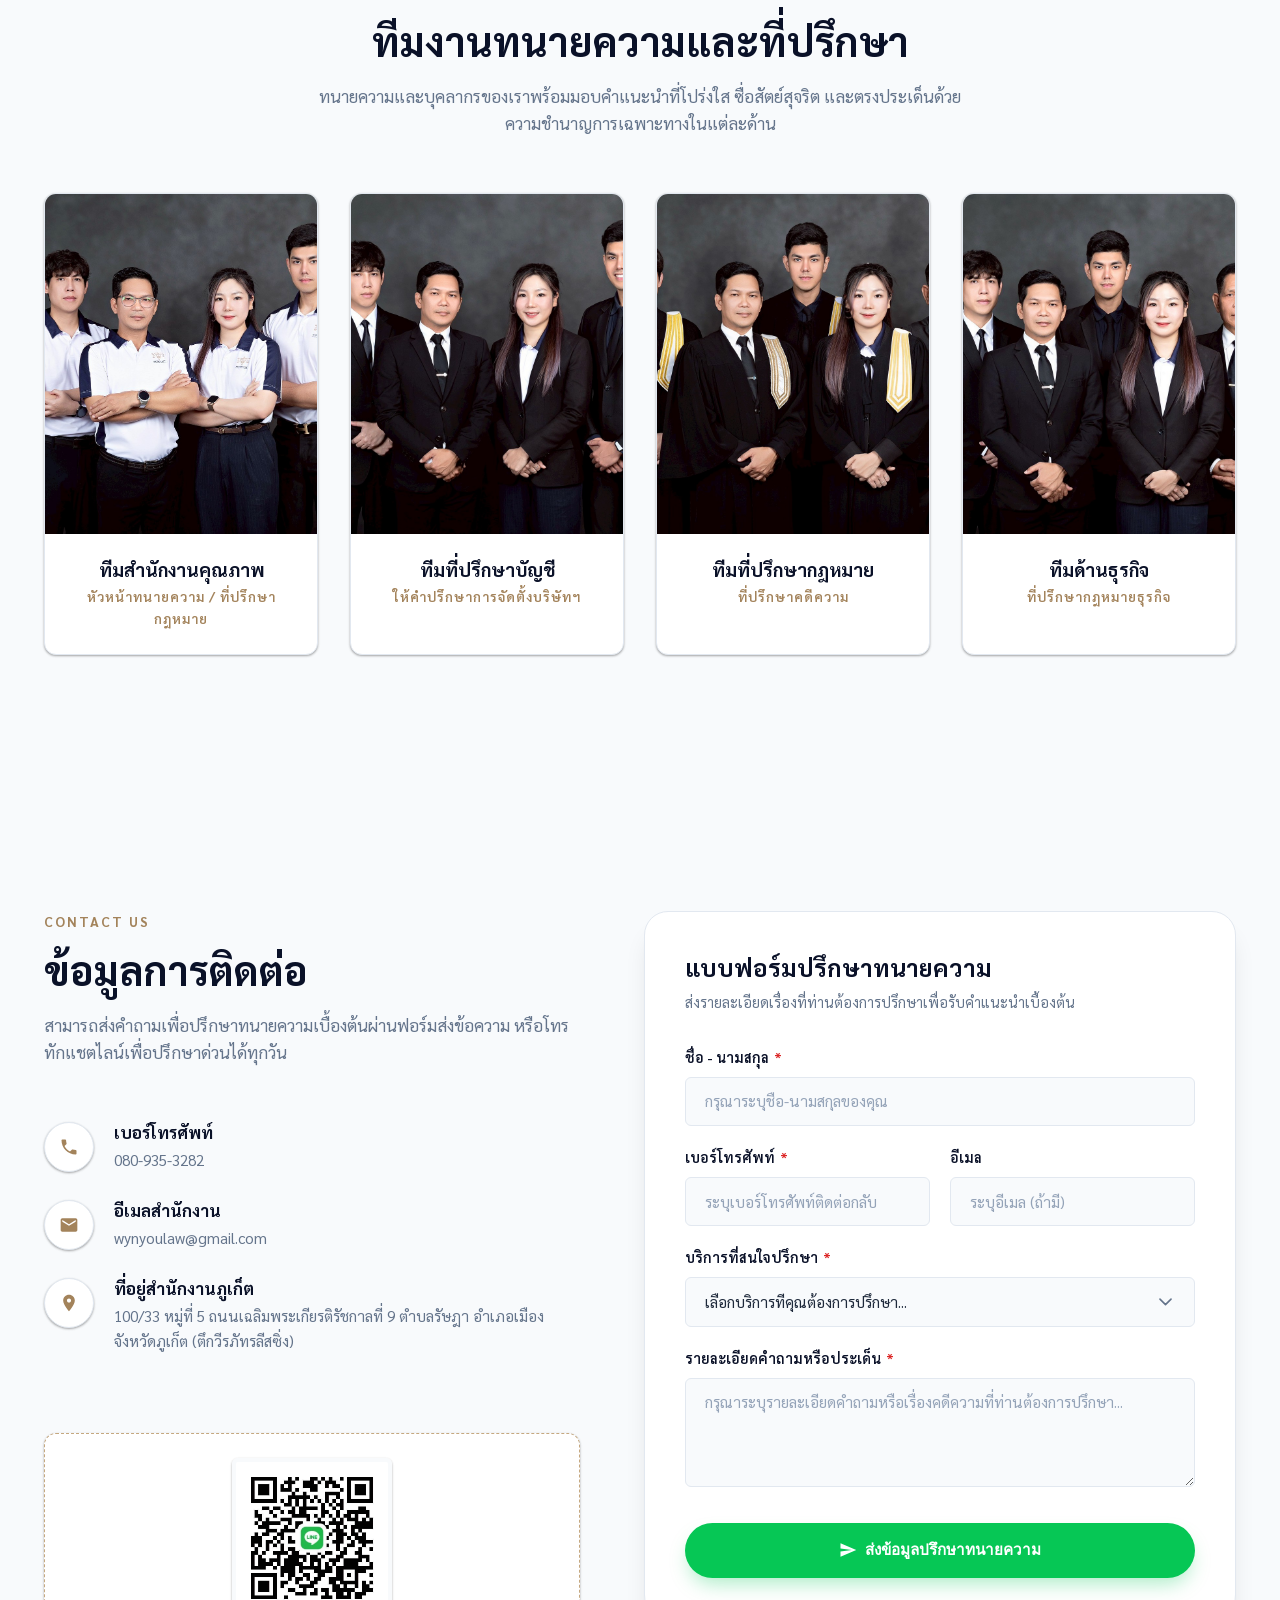
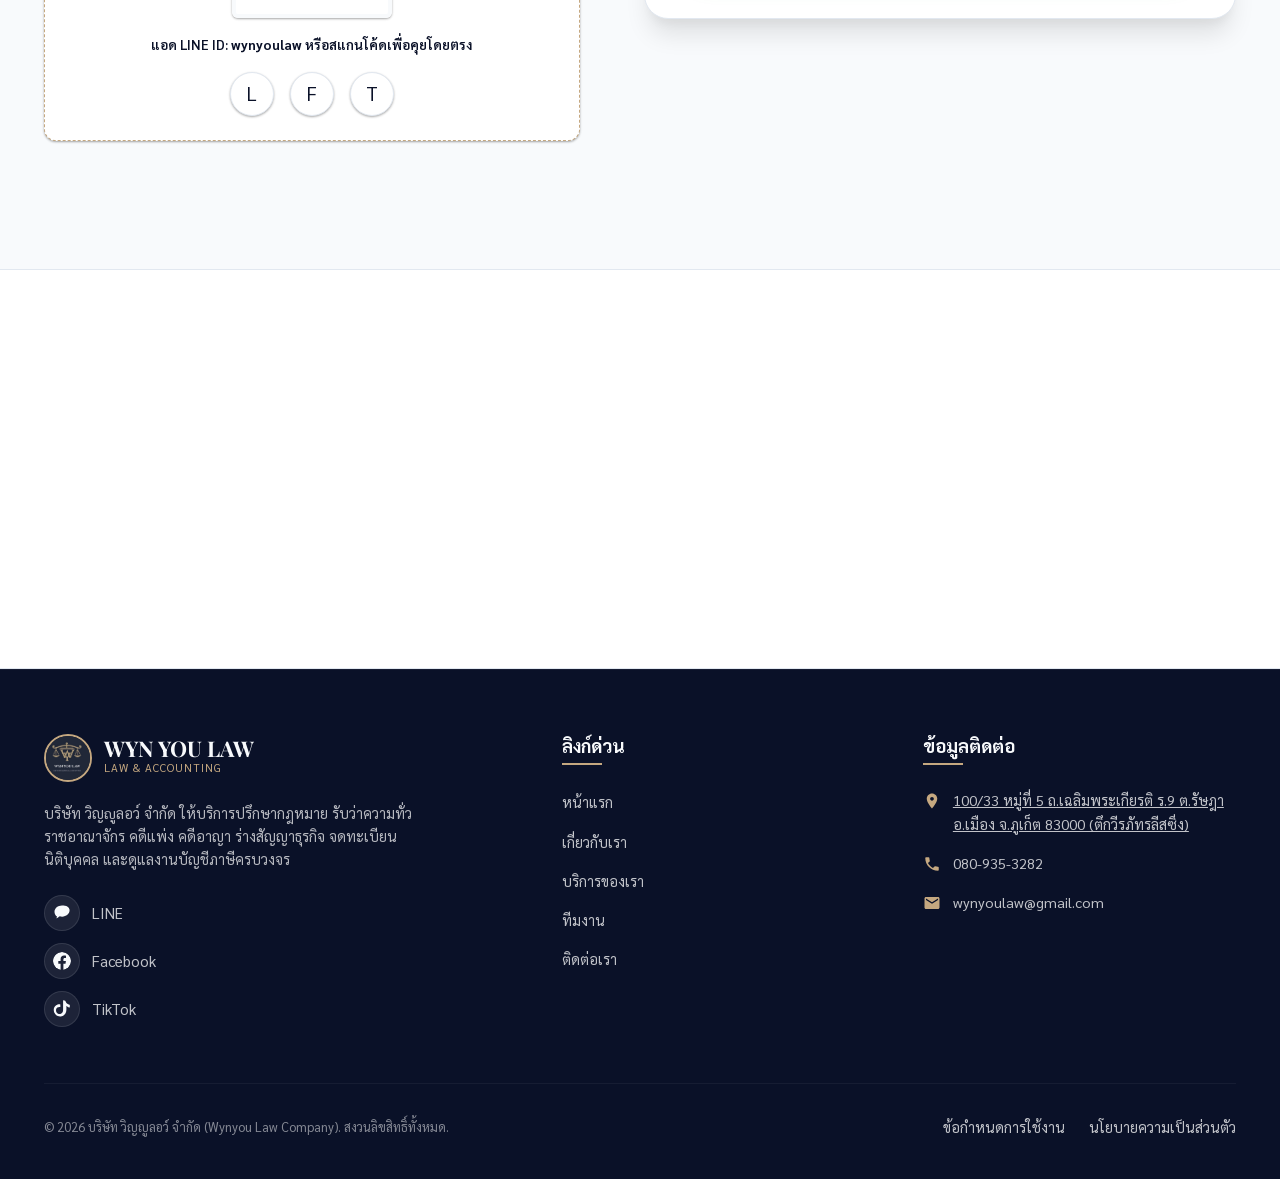
==== commit b385ae12: "425435" ====
--- a/index.html
+++ b/index.html
@@ -105,7 +105,6 @@
           <li><a href="#about" class="header__link" id="link-about">เกี่ยวกับเรา</a></li>
           <li><a href="#services" class="header__link" id="link-services">บริการของเรา</a></li>
           <li><a href="#team" class="header__link" id="link-team">ทีมงาน</a></li>
-          <li><a href="#" class="header__link" id="link-blog">บทความ</a></li>
           <li><a href="#contact" class="header__link" id="link-contact">ติดต่อเรา</a></li>
         </ul>
 
@@ -137,7 +136,6 @@
       <li><a href="#about" class="sidebar__link" id="mob-link-about">เกี่ยวกับเรา</a></li>
       <li><a href="#services" class="sidebar__link" id="mob-link-services">บริการของเรา</a></li>
       <li><a href="#team" class="sidebar__link" id="mob-link-team">ทีมงาน</a></li>
-      <li><a href="#" class="sidebar__link" id="mob-link-blog">บทความ</a></li>
       <li><a href="#contact" class="sidebar__link" id="mob-link-contact">ติดต่อเรา</a></li>
     </ul>
     <a href="https://line.me/ti/p/6KD_pWmbr4" target="_blank" rel="noopener noreferrer" class="btn btn--line btn--full"
@@ -746,7 +744,7 @@
           </div>
         </div>
 
-        <!-- Quick Links -->
+        <!-- Quick Links (Articles link removed) -->
         <div>
           <h3 class="footer__title">ลิงก์ด่วน</h3>
           <ul class="footer__links">
@@ -754,7 +752,6 @@
             <li><a href="#about" class="footer__link" id="footer-link-about">เกี่ยวกับเรา</a></li>
             <li><a href="#services" class="footer__link" id="footer-link-services">บริการของเรา</a></li>
             <li><a href="#team" class="footer__link" id="footer-link-team">ทีมงาน</a></li>
-            <li><a href="#" class="footer__link" id="footer-link-blog">บทความ</a></li>
             <li><a href="#contact" class="footer__link" id="footer-link-contact">ติดต่อเรา</a></li>
           </ul>
         </div>
